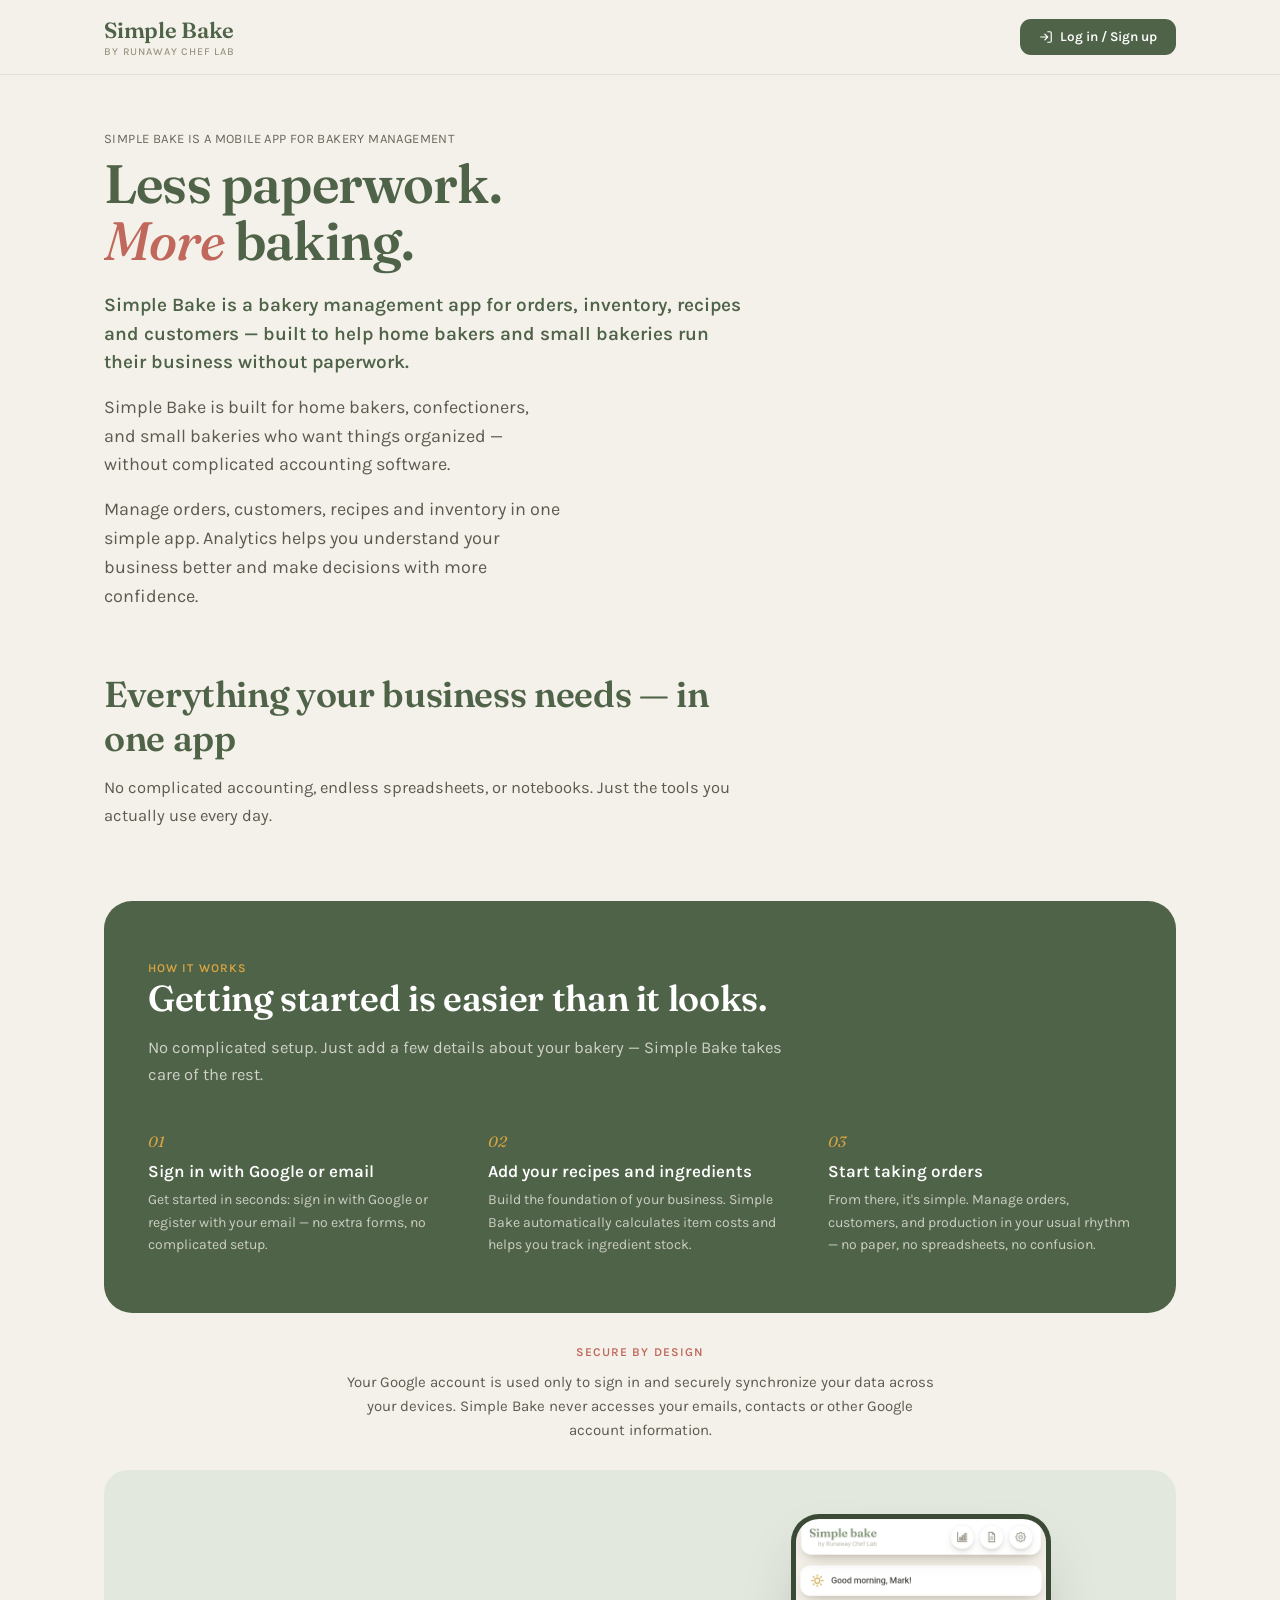
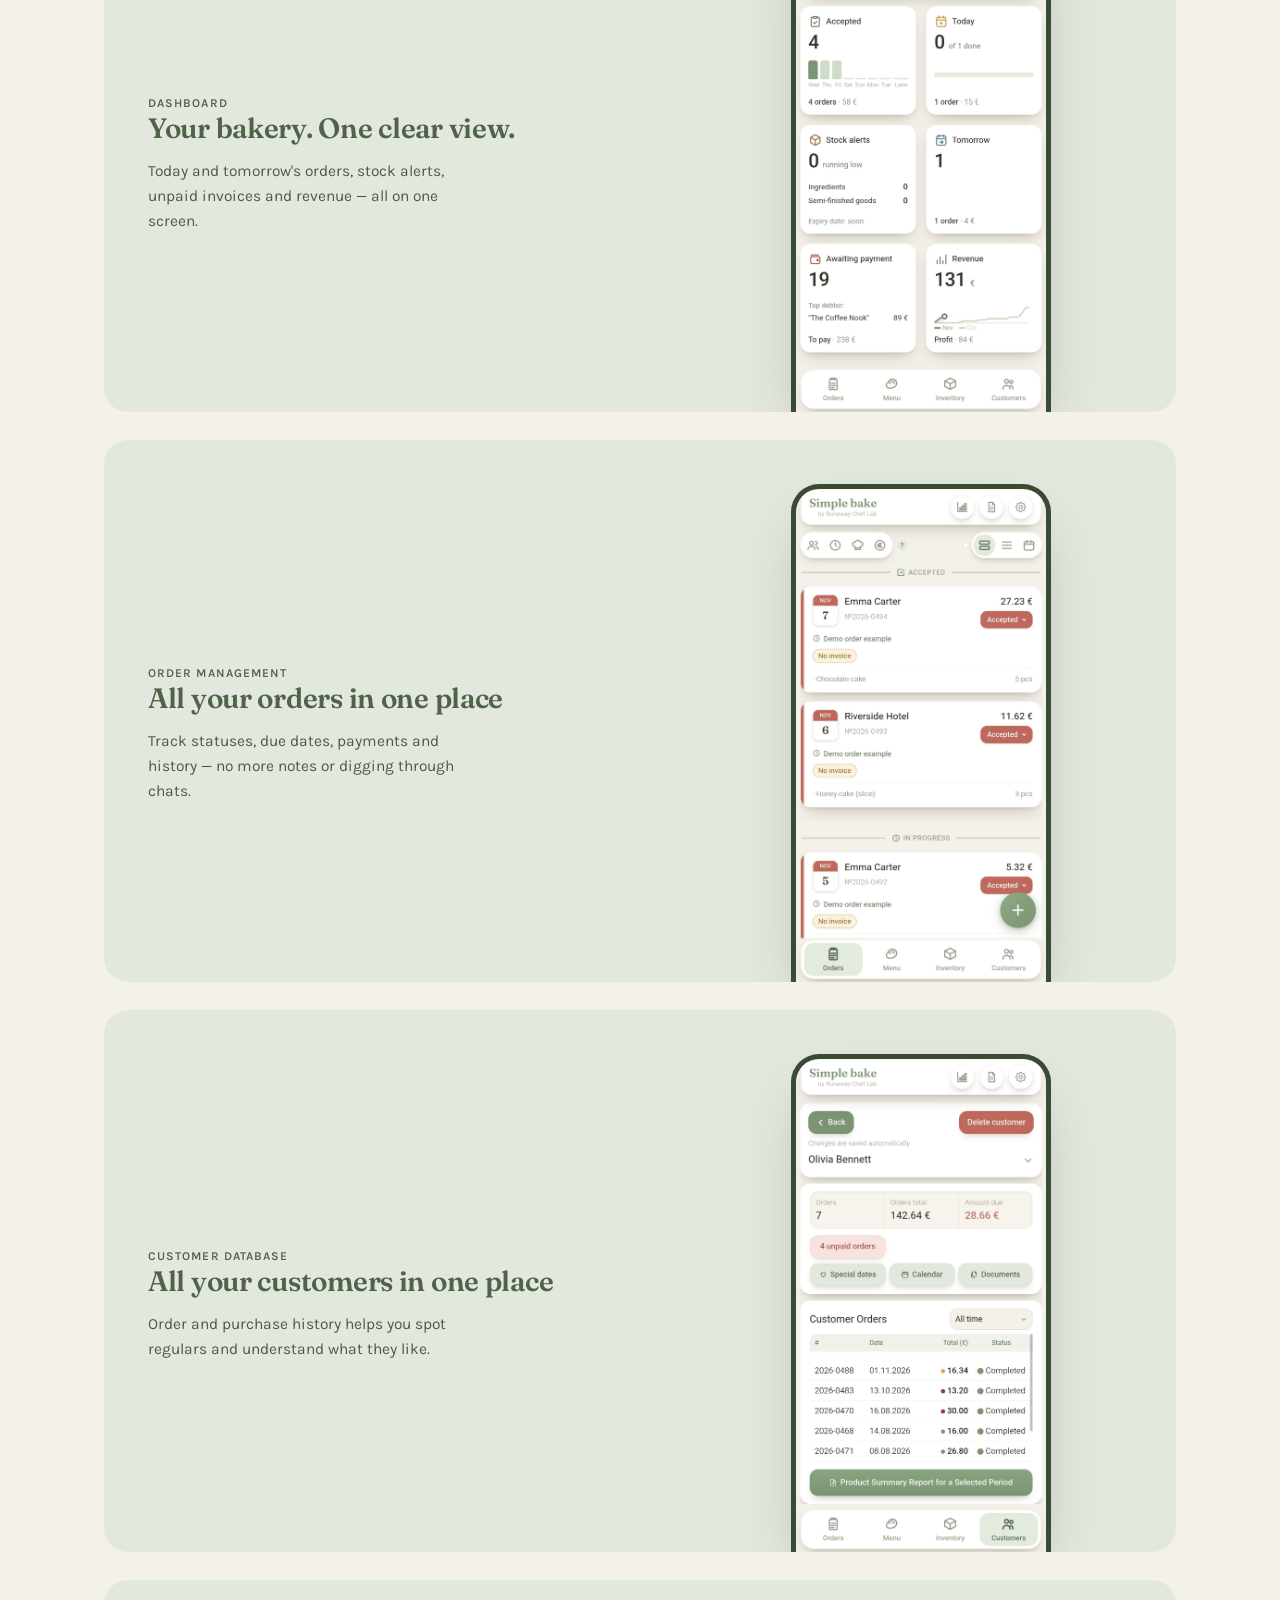
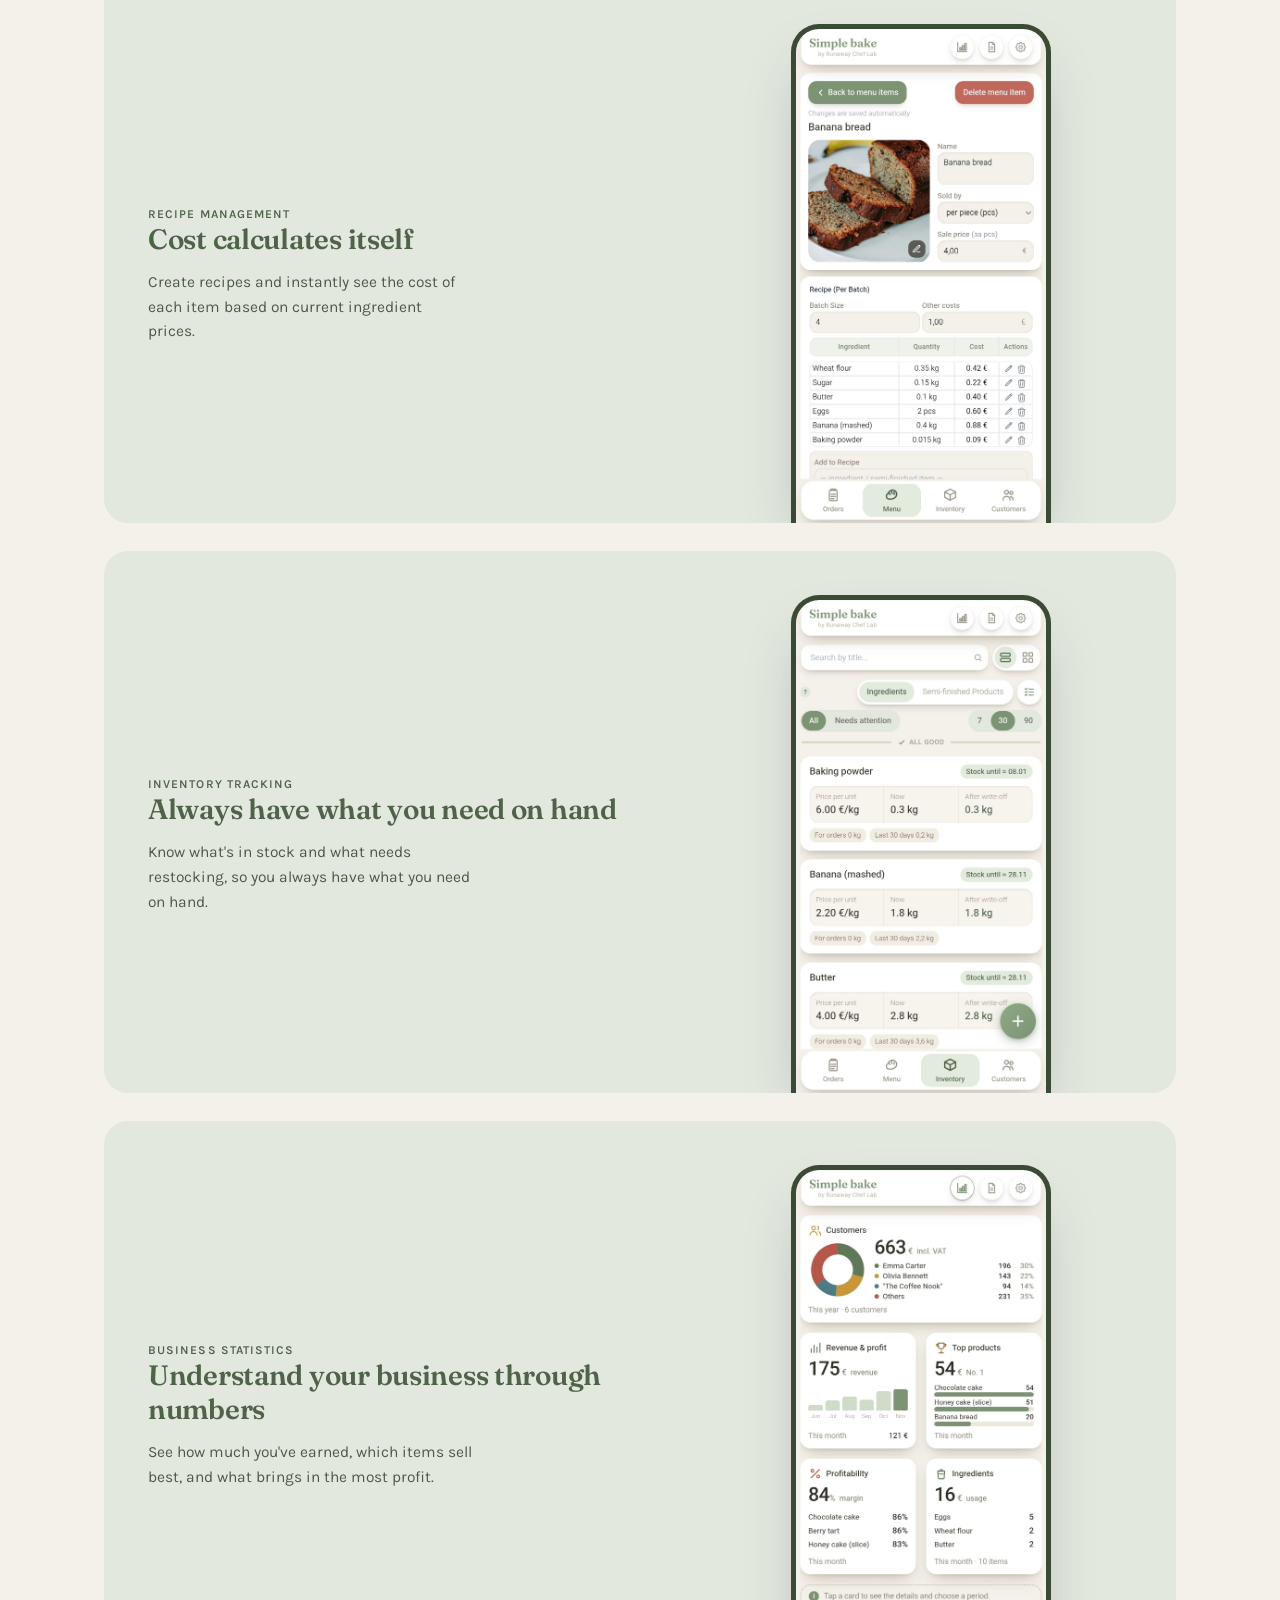
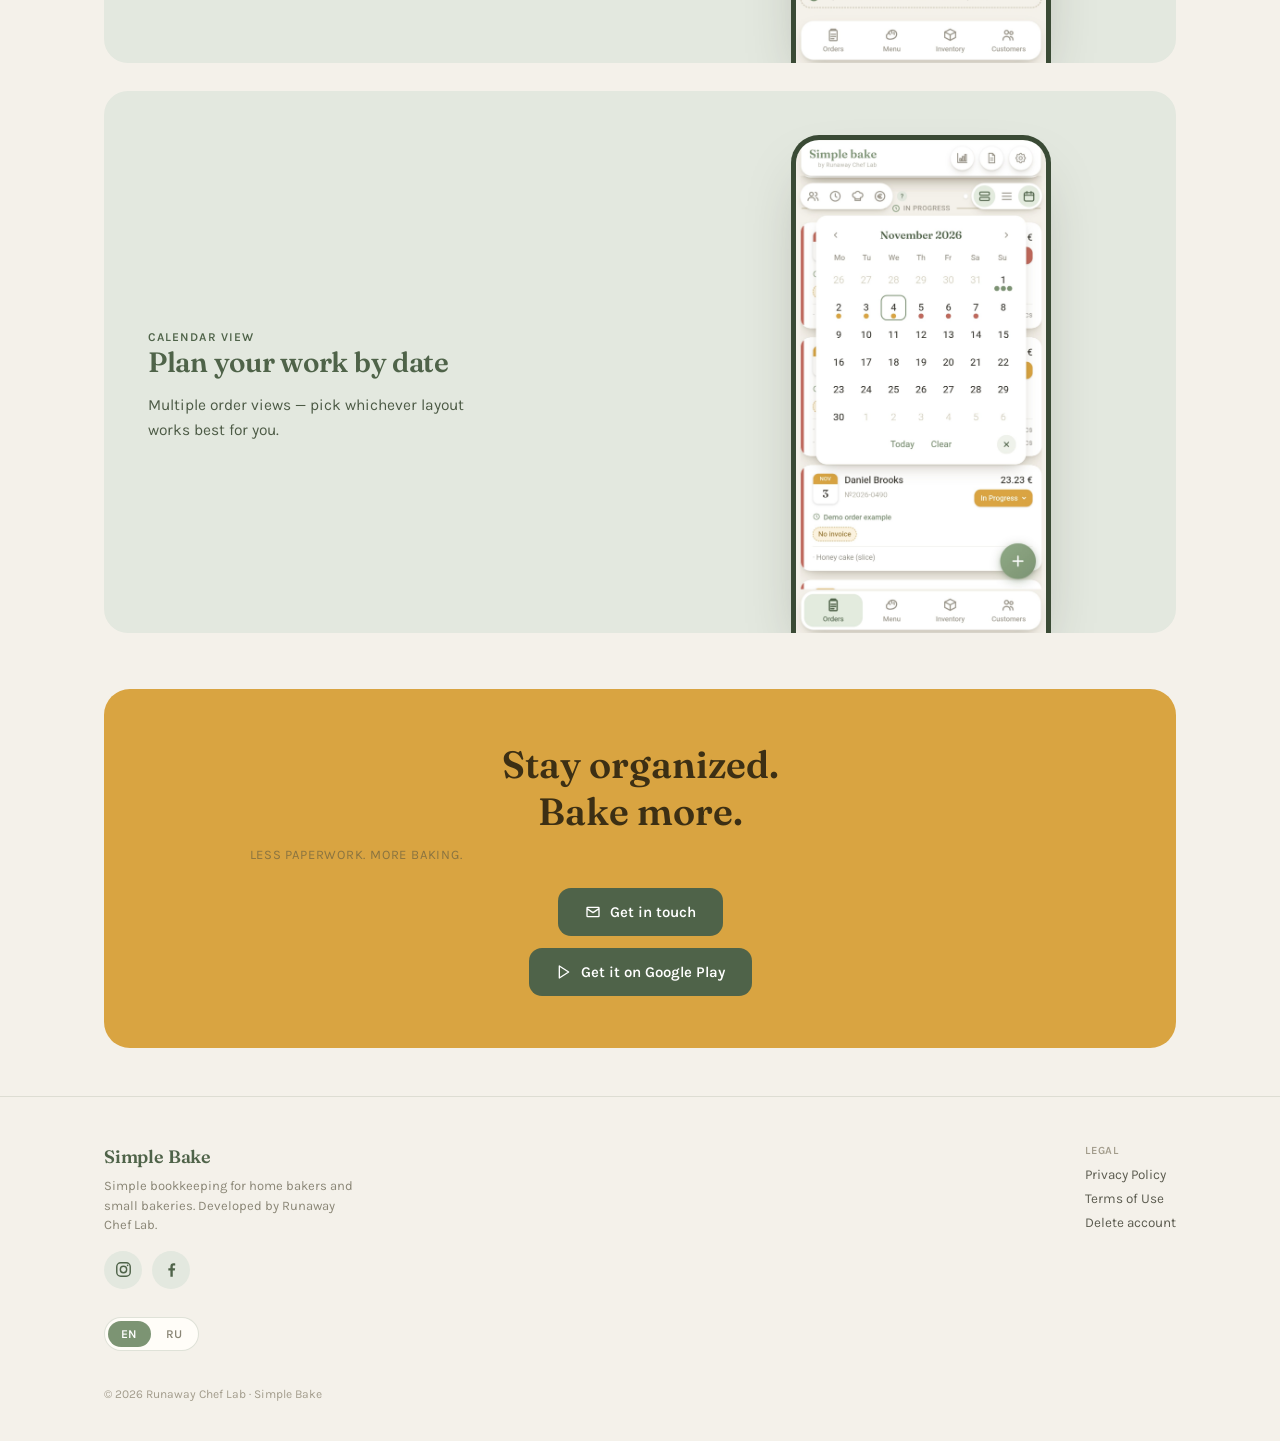
==== index.html @ c305c716 "Add files via upload" ====
<!DOCTYPE html>
<html lang="en" data-current="en">
<head>
<meta charset="UTF-8">
<meta name="viewport" content="width=device-width, initial-scale=1.0">
<title>Simple Bake by Runaway Chef Lab — Bakery Order & Inventory Manager</title>
<link rel="canonical" href="https://simple-bake.com/">
<meta name="description" content="Simple Bake by Runaway Chef Lab — an app for home bakers and small bakeries. Orders, customers, recipes and inventory in one place.">
<meta name="application-name" content="Simple Bake">
<meta property="og:site_name" content="Simple Bake">
<meta property="og:type" content="website">
<meta property="og:title" content="Simple Bake by Runaway Chef Lab — Bakery Order & Inventory Manager">
<meta property="og:description" content="Simple Bake is a mobile app for bakery management: orders, inventory, recipes and customers for home bakers and small bakeries.">
<meta property="og:url" content="https://simple-bake.com">
<link rel="icon" href="icon-192.png">
<script type="application/ld+json">
{
  "@context": "https://schema.org",
  "@type": "MobileApplication",
  "name": "Simple Bake",
  "alternateName": "Simple Bake by Runaway Chef Lab",
  "description": "Simple Bake is a bakery management app for orders, inventory, recipes and customers, built to help home bakers and small bakeries run their business without paperwork.",
  "url": "https://simple-bake.com",
  "applicationCategory": "BusinessApplication",
  "operatingSystem": "Android",
  "author": {
    "@type": "Organization",
    "name": "Runaway Chef Lab"
  }
}
</script>
<link rel="preconnect" href="https://fonts.googleapis.com">
<link rel="preconnect" href="https://fonts.gstatic.com" crossorigin>
<link href="https://fonts.googleapis.com/css2?family=Fraunces:opsz,wght@9..144,400;9..144,500;9..144,600;9..144,700&family=Fraunces:ital,opsz,wght@1,9..144,500&family=Karla:wght@400;500;600;700&display=swap" rel="stylesheet">
<style>
  :root{
    --cream:#f4f1ea;
    --cream-2:#eee9dd;
    --sage:#7c9473;
    --sage-dark:#4f6349;
    --sage-light:#e3e8df;
    --terracotta:#c0685c;
    --honey:#d9a441;
    --ink:#33342c;
    --paper:#fffdf8;
  }
  *{box-sizing:border-box;}
  html{scroll-behavior:smooth;}
  body{
    margin:0; background:var(--cream); color:var(--ink);
    font-family:'Karla', -apple-system, sans-serif;
    -webkit-font-smoothing:antialiased;
  }
  h1,h2,h3,.wordmark{ font-family:'Fraunces', serif; }
  a{color:inherit;}
  img,svg{display:block; max-width:100%;}
  .wrap{ max-width:1120px; margin:0 auto; padding:0 24px; }
  html [data-lang]{ display:none; }
  html[data-current="ru"] [data-lang="ru"]{ display:block; }
  html[data-current="ru"] span[data-lang="ru"]{ display:inline; }
  html[data-current="en"] [data-lang="en"]{ display:block; }
  html[data-current="en"] span[data-lang="en"]{ display:inline; }

  /* ---------- header ---------- */
  header{
    position:sticky; top:0; z-index:50;
    background:rgba(244,241,234,.88); backdrop-filter:blur(8px);
    border-bottom:1px solid rgba(79,99,73,.12);
  }
  .header-inner{
    display:flex; align-items:center; justify-content:space-between;
    padding:16px 24px; max-width:1120px; margin:0 auto;
  }
  .btn-header{
    display:inline-flex; align-items:center; gap:7px; font:600 13.5px/1 'Karla',sans-serif;
    padding:10px 18px; border-radius:11px; text-decoration:none; cursor:pointer; border:1px solid transparent;
    background:var(--sage-dark); color:#fff; transition:.15s;
  }
  .btn-header:hover{ background:#3e5039; }
  .btn-header svg{ width:14px; height:14px; }
  .wordmark{ font-size:22px; font-weight:600; color:var(--sage-dark); letter-spacing:-.01em; }
  .wordmark small{ display:block; font-family:'Karla',sans-serif; font-weight:500; font-size:10.5px; letter-spacing:.08em; text-transform:uppercase; color:#9a9483; margin-top:1px;}
  .lang-toggle{
    display:flex; background:var(--paper); border:1px solid rgba(79,99,73,.18);
    border-radius:999px; padding:3px; gap:2px;
  }
  .lang-toggle button{
    border:none; background:none; font:600 12px/1 'Karla',sans-serif; letter-spacing:.03em;
    padding:7px 13px; border-radius:999px; color:#8a8676; cursor:pointer; transition:.15s;
  }
  .lang-toggle button.active{ background:var(--sage); color:#fff; }

  /* ---------- hero ---------- */
  .hero{ padding:56px 0 28px; position:relative; overflow:hidden; }
  .hero-grid{ max-width:640px; }
  .eyebrow{
    display:inline-flex; align-items:center; gap:8px;
    font:600 12px/1 'Karla',sans-serif; letter-spacing:.09em; text-transform:uppercase;
    color:var(--sage-dark); background:var(--sage-light); padding:7px 14px 7px 10px; border-radius:999px;
    margin-bottom:22px;
  }
  .eyebrow .dot{ width:7px; height:7px; border-radius:50%; background:var(--honey); }
  .hero h1{
    font-size:clamp(34px,5vw,54px); line-height:1.05; font-weight:600; color:var(--sage-dark);
    margin:0 0 22px; letter-spacing:-.015em;
  }
  .hero h1 em{ font-style:italic; font-weight:500; color:var(--terracotta); }
  .lead-group{ margin:0 0 34px; max-width:46ch; }
  .hero p.lead{ font-size:18px; line-height:1.6; color:#5b5b4f; margin:0 0 16px; }
  .hero p.lead:last-child{ margin-bottom:0; }
  .cta-row{ display:flex; flex-wrap:wrap; gap:14px; align-items:center; }
  .btn{
    display:inline-flex; align-items:center; gap:9px; font:600 15px/1 'Karla',sans-serif;
    padding:15px 26px; border-radius:13px; text-decoration:none; cursor:pointer; border:1px solid transparent;
    transition:.15s;
  }
  .btn-primary{ background:var(--sage-dark); color:#fff; }
  .btn-primary:hover{ background:#3e5039; }
  .btn-ghost{ background:transparent; border-color:rgba(79,99,73,.28); color:var(--sage-dark); }
  .btn-ghost:hover{ border-color:var(--sage-dark); }
  .btn-primary svg{ width:16px; height:16px; }

  /* signature wheat illustration */

  /* ---------- ticket strip (order cards motif) ---------- */
  .tickets{ padding:6px 0 64px; }
  .ticket-row{ display:flex; gap:16px; overflow-x:auto; padding:4px 2px 14px; scrollbar-width:none; }
  .ticket-row::-webkit-scrollbar{ display:none; }
  .ticket{
    flex:0 0 auto; width:220px; background:var(--paper); border-radius:16px;
    padding:18px 18px 16px; border:1px solid rgba(79,99,73,.10);
    box-shadow:0 2px 10px rgba(60,58,40,.05);
    position:relative;
  }
  .ticket:before{
    content:''; position:absolute; left:0; top:14px; bottom:14px; width:4px; border-radius:3px;
  }
  .ticket.t1:before{ background:var(--terracotta); }
  .ticket.t2:before{ background:var(--honey); }
  .ticket.t3:before{ background:var(--sage); }
  .ticket .tk-top{ display:flex; justify-content:space-between; font-size:11px; color:#a29c8c; margin-bottom:10px; letter-spacing:.03em; }
  .ticket .tk-name{ font:600 15px 'Karla',sans-serif; margin-bottom:6px; }
  .ticket .tk-line{ display:flex; justify-content:space-between; font-size:12.5px; color:#6b675d; padding:3px 0; }
  .ticket .tk-total{ margin-top:10px; padding-top:10px; border-top:1px dashed rgba(79,99,73,.2); display:flex; justify-content:space-between; font:700 14px 'Karla',sans-serif; color:var(--sage-dark); }

  /* ---------- features ---------- */
  .section{ padding:0 0 28px; }
  .section-head{ max-width:640px; margin:0 0 44px; }
  .kicker{ font:600 12px/1 'Karla',sans-serif; letter-spacing:.09em; text-transform:uppercase; color:var(--terracotta); margin-bottom:12px; display:block;}
  .section-head h2{ font-size:clamp(26px,3.4vw,36px); color:var(--sage-dark); margin:0 0 14px; font-weight:600; letter-spacing:-.01em; }
  .section-head p{ font-size:16.5px; line-height:1.65; color:#5b5b4f; margin:0; }

  .feature-grid{ display:grid; grid-template-columns:repeat(3,1fr); gap:2px; background:rgba(79,99,73,.14); border-radius:20px; overflow:hidden; }
  .feature{ background:var(--cream); padding:32px 28px; }
  .feature .ic{
    width:42px; height:42px; border-radius:12px; background:var(--sage-light); color:var(--sage-dark);
    display:flex; align-items:center; justify-content:center; margin-bottom:18px;
  }
  .feature .ic svg{ width:21px; height:21px; }
  .feature h3{ font:600 16.5px 'Karla',sans-serif; margin:0 0 8px; color:var(--ink); }
  .feature p{ font-size:14px; line-height:1.55; color:#6b675d; margin:0; }

  /* ---------- showcase (screenshot) ---------- */
  .showcase{
    display:grid; grid-template-columns:1fr .82fr; gap:48px; align-items:center;
    background:var(--sage-light); border-radius:24px; padding:44px 44px 0; margin-bottom:28px; overflow:hidden;
  }
  .showcase.reverse{ grid-template-columns:.82fr 1fr; background:var(--cream-2); }
  .showcase.reverse .showcase-phone{ order:-1; }
  .showcase-text .kicker{ color:var(--sage-dark); margin-bottom:14px; }
  .showcase-text h3{ font-size:clamp(22px,2.6vw,28px); color:var(--sage-dark); margin:0 0 14px; font-weight:600; letter-spacing:-.01em; }
  .showcase-text p{ font-size:15.5px; line-height:1.6; color:#4c5a45; margin:0; max-width:36ch; }
  .showcase-phone{ display:flex; justify-content:center; align-self:flex-end; }
  .phone-frame{
    width:78%; max-width:260px; background:#3a4a35; border-radius:28px 28px 0 0; padding:5px 5px 0;
    box-shadow:0 30px 60px -20px rgba(51,52,44,.35); overflow:hidden;
  }
  .phone-frame img{ width:100%; display:block; border-radius:23px 23px 0 0; }
  .phone-frame.placeholder{
    aspect-ratio:9/16; display:flex; align-items:center; justify-content:center; text-align:center;
    background:#1c1d18; border-radius:22px 22px 0 0; padding:16px;
    font:600 13px/1.4 'Karla',sans-serif; color:rgba(244,241,234,.4); letter-spacing:.02em;
  }

  /* ---------- how it works ---------- */
  .how{ background:var(--sage-dark); color:var(--cream); border-radius:28px; padding:56px 44px; }
  .how .section-head h2{ color:#fff; }
  .how .section-head p{ color:rgba(244,241,234,.78); }
  .how .kicker{ color:var(--honey); }
  .how-steps{ display:grid; grid-template-columns:repeat(3,1fr); gap:36px; margin-top:8px; }
  .how-step .num{ font-family:'Fraunces',serif; font-style:italic; font-size:15px; color:var(--honey); margin-bottom:10px; }
  .how-step h3{ font:600 17px 'Karla',sans-serif; margin:0 0 8px; color:#fff; }
  .how-step p{ font-size:14px; line-height:1.6; color:rgba(244,241,234,.75); margin:0; }

  /* ---------- CTA band ---------- */
  .cta-band{
    background:var(--honey); border-radius:26px; padding:52px 44px; text-align:center;
    position:relative; overflow:hidden;
  }
  .cta-band h2{ font-size:clamp(26px,3.6vw,38px); color:#3c2f14; margin:0 0 14px; font-weight:600; }
  .cta-band p{ font-size:16px; color:#5a4a24; max-width:52ch; margin:0 auto 30px; line-height:1.6; }
  .cta-band .btn-primary{ background:var(--sage-dark); }

  footer{ padding:48px 0 40px; border-top:1px solid rgba(79,99,73,.14); margin-top:20px; }
  .footer-inner{ display:flex; flex-wrap:wrap; justify-content:space-between; gap:24px; align-items:flex-start; }
  .footer-brand .wordmark{ font-size:18px; }
  .footer-brand p{ font-size:13px; color:#8a8676; margin:8px 0 0; max-width:32ch; line-height:1.5; }
  .footer-links{ display:flex; gap:40px; flex-wrap:wrap; }
  .footer-links div{ display:flex; flex-direction:column; gap:9px; }
  .footer-links a{ font-size:13.5px; color:#5b5b4f; text-decoration:none; }
  .footer-links a:hover{ color:var(--sage-dark); }
  .footer-links .lbl{ font:600 11px/1 'Karla',sans-serif; text-transform:uppercase; letter-spacing:.07em; color:#a29c8c; margin-bottom:2px; }
  .copyright{ margin-top:36px; font-size:12px; color:#a29c8c; }

  /* ---------- legal modals ---------- */
  .legal-overlay{
    position:fixed; inset:0; background:rgba(51,52,44,.55); z-index:300;
    display:none; align-items:flex-start; justify-content:center;
    padding:20px 14px; overflow-y:auto;
  }
  .legal-overlay.open{ display:flex; }
  .legal-box{
    background:var(--paper); border-radius:22px; max-width:640px; width:100%;
    padding:30px 24px 34px; margin:20px 0; position:relative;
  }
  .legal-box .legal-close{
    position:absolute; top:16px; right:16px; width:32px; height:32px; border-radius:50%;
    background:var(--sage-light); border:none; display:flex; align-items:center; justify-content:center;
    color:var(--sage-dark); cursor:pointer;
  }
  .legal-box h2{ font-family:'Fraunces',serif; font-size:22px; color:var(--sage-dark); margin:0 26px 4px 0; font-weight:600; }
  .legal-box .legal-updated{ font-size:11.5px; color:#a29c8c; margin-bottom:20px; }
  .legal-box h3{ font:600 14px 'Karla',sans-serif; color:var(--sage-dark); margin:20px 0 7px; }
  .legal-box p, .legal-box li{ font-size:13px; line-height:1.6; color:#5b5b4f; }
  .legal-box li{ margin-bottom:5px; }
  .legal-box a{ color:var(--sage); }
  .legal-box .legal-contact{
    background:var(--sage-light); border-radius:12px; padding:13px 15px; margin-top:22px; font-size:13px;
  }

  @media (max-width:860px){
    .showcase{ grid-template-columns:1fr; padding:36px 28px 0; text-align:left; }
    .showcase-phone{ margin-top:8px; }
    .phone-frame{ max-width:220px; }
    .feature-grid{ grid-template-columns:1fr; }
    .how{ padding:40px 24px; }
    .how-steps{ grid-template-columns:1fr; gap:26px; }
    .cta-band{ padding:40px 24px; }
  }
  @media (max-width:480px){
    .header-inner{ padding:14px 16px; }
    .wordmark{ font-size:18px; }
    .btn-header{ padding:9px 13px; font-size:12.5px; }
    .btn-header svg{ width:13px; height:13px; }
  }

  .footer-social{ display:flex; gap:10px; margin-top:16px; }
  .footer-social a{ width:38px; height:38px; border-radius:50%; background:var(--sage-light); color:var(--sage-dark); display:inline-flex; align-items:center; justify-content:center; transition:.15s; }
  .footer-social a:hover{ background:var(--sage-dark); color:#fff; }
  .footer-social svg{ width:19px; height:19px; }
</style>
</head>
<body>

<header>
  <div class="header-inner">
    <div class="wordmark">Simple Bake<small>by Runaway Chef Lab</small></div>
    <a class="btn-header" href="https://simple-bake.com/Public-Run-Away-Chef-Redesign/">
      <svg viewBox="0 0 24 24" fill="none" stroke="currentColor" stroke-width="2" stroke-linecap="round" stroke-linejoin="round"><path d="M15 3h4a2 2 0 012 2v14a2 2 0 01-2 2h-4M10 17l5-5-5-5M15 12H3"/></svg>
      <span data-lang="ru">Войти / Регистрация</span>
      <span data-lang="en">Log in / Sign up</span>
    </a>
  </div>
</header>

<main class="wrap">

  <!-- ================= HERO ================= -->
  <section class="hero">
    <div class="hero-grid">
      <div>
        <p style="font-size:13px; letter-spacing:.03em; color:#6b675d; margin:0 0 10px; text-transform:uppercase;" data-lang="ru">Simple Bake — мобильное приложение для управления пекарней</p>
        <p style="font-size:13px; letter-spacing:.03em; color:#6b675d; margin:0 0 10px; text-transform:uppercase;" data-lang="en">Simple Bake is a mobile app for bakery management</p>
        <h1 data-lang="ru">Меньше бумажной<br>работы. <em>Больше</em><br>выпечки.</h1>
        <h1 data-lang="en">Less paperwork.<br><em>More</em> baking.</h1>

        <p style="font-size:19px; line-height:1.5; font-weight:600; color:var(--sage-dark); margin:14px 0 16px;" data-lang="ru">Simple Bake — это приложение для учёта заказов, склада, рецептуры и клиентов, которое помогает домашним пекарям и небольшим пекарням вести бизнес без бумажной волокиты.</p>
        <p style="font-size:19px; line-height:1.5; font-weight:600; color:var(--sage-dark); margin:14px 0 16px;" data-lang="en">Simple Bake is a bakery management app for orders, inventory, recipes and customers — built to help home bakers and small bakeries run their business without paperwork.</p>

        <div class="lead-group" data-lang="ru">
          <p class="lead">Simple Bake создан для домашних кондитеров и небольших пекарен, которым нужен порядок без сложных бухгалтерских программ.</p>
          <p class="lead">Управляйте заказами, клиентами, рецептами и складом в одном простом приложении. Аналитика поможет лучше понимать свой бизнес и принимать решения увереннее.</p>
        </div>
        <div class="lead-group" data-lang="en">
          <p class="lead">Simple Bake is built for home bakers, confectioners, and small bakeries who want things organized — without complicated accounting software.</p>
          <p class="lead">Manage orders, customers, recipes and inventory in one simple app. Analytics helps you understand your business better and make decisions with more confidence.</p>
        </div>
      </div>
    </div>
  </section>

  <!-- ================= FEATURES ================= -->
  <section class="section" id="features">
    <div class="section-head">
      <h2 data-lang="ru">Всё, что нужно для вашего бизнеса — в одном приложении</h2>
      <h2 data-lang="en">Everything your business needs — in one app</h2>
      <p data-lang="ru">Без сложной бухгалтерии, бесконечных таблиц и блокнотов. Только инструменты, которыми вы действительно пользуетесь каждый день.</p>
      <p data-lang="en">No complicated accounting, endless spreadsheets, or notebooks. Just the tools you actually use every day.</p>
    </div>
  </section>

  <!-- ================= HOW IT WORKS ================= -->
  <section class="section">
    <div class="how">
      <div class="section-head">
        <span class="kicker" data-lang="ru">Как это работает</span>
        <span class="kicker" data-lang="en">How it works</span>
        <h2 data-lang="ru">Начать проще, чем кажется.</h2>
        <h2 data-lang="en">Getting started is easier than it looks.</h2>
        <p data-lang="ru">Никаких сложных настроек. Просто добавьте информацию о своей пекарне — остальное Simple Bake возьмёт на себя.</p>
        <p data-lang="en">No complicated setup. Just add a few details about your bakery — Simple Bake takes care of the rest.</p>
      </div>
      <div class="how-steps">
        <div class="how-step">
          <div class="num">01</div>
          <h3 data-lang="ru">Войдите через Google или по e-mail</h3>
          <h3 data-lang="en">Sign in with Google or email</h3>
          <p data-lang="ru">Начните за несколько секунд: вход через Google или регистрация по e-mail — без лишних форм и сложных настроек.</p>
          <p data-lang="en">Get started in seconds: sign in with Google or register with your email — no extra forms, no complicated setup.</p>
        </div>
        <div class="how-step">
          <div class="num">02</div>
          <h3 data-lang="ru">Добавьте рецепты и ингредиенты</h3>
          <h3 data-lang="en">Add your recipes and ingredients</h3>
          <p data-lang="ru">Создайте основу своего бизнеса. Simple Bake автоматически рассчитает себестоимость изделий и поможет следить за остатками ингредиентов.</p>
          <p data-lang="en">Build the foundation of your business. Simple Bake automatically calculates item costs and helps you track ingredient stock.</p>
        </div>
        <div class="how-step">
          <div class="num">03</div>
          <h3 data-lang="ru">Начните принимать заказы</h3>
          <h3 data-lang="en">Start taking orders</h3>
          <p data-lang="ru">Дальше всё просто. Управляйте заказами, клиентами и производством в привычном ритме — без бумаги, таблиц и лишней путаницы.</p>
          <p data-lang="en">From there, it's simple. Manage orders, customers, and production in your usual rhythm — no paper, no spreadsheets, no confusion.</p>
        </div>
      </div>
    </div>
  </section>

  <!-- ================= SECURITY ================= -->
  <section class="section">
    <div style="max-width:640px; margin:0 auto; text-align:center; padding:0 24px;">
      <span class="kicker" data-lang="ru">Безопасность</span>
      <span class="kicker" data-lang="en">Secure by design</span>
      <p style="font-size:15px; line-height:1.6; color:#5b5b4f; margin:10px 0 0;" data-lang="ru">Ваш Google-аккаунт используется только для входа и надёжной синхронизации данных между устройствами. Simple Bake никогда не получает доступ к вашей почте, контактам или другой информации Google-аккаунта.</p>
      <p style="font-size:15px; line-height:1.6; color:#5b5b4f; margin:10px 0 0;" data-lang="en">Your Google account is used only to sign in and securely synchronize your data across your devices. Simple Bake never accesses your emails, contacts or other Google account information.</p>
    </div>
  </section>

  <section class="section">
    <div class="showcase">
      <div class="showcase-text">
        <span class="kicker" data-lang="ru">Главный экран</span>
        <span class="kicker" data-lang="en">Dashboard</span>
        <h3 data-lang="ru">Ваша пекарня — как на ладони</h3>
        <h3 data-lang="en">Your bakery. One clear view.</h3>
        <p data-lang="ru">Заказы на сегодня и завтра, остатки на складе, неоплаченные счета и выручка — на одном экране.</p>
        <p data-lang="en">Today and tomorrow's orders, stock alerts, unpaid invoices and revenue — all on one screen.</p>
      </div>
      <div class="showcase-phone">
        <div class="phone-frame">
          <img src="screenshot-dashboard.jpg?v=20261104" alt="Simple Bake — dashboard">
        </div>
      </div>
    </div>

    <div class="showcase">
      <div class="showcase-text">
        <span class="kicker" data-lang="ru">Учёт заказов</span>
        <span class="kicker" data-lang="en">Order management</span>
        <h3 data-lang="ru">Все ваши заказы — в одном месте</h3>
        <h3 data-lang="en">All your orders in one place</h3>
        <p data-lang="ru">Следите за статусами, сроками, оплатой и историей без лишних записей и поиска в переписках.</p>
        <p data-lang="en">Track statuses, due dates, payments and history — no more notes or digging through chats.</p>
      </div>
      <div class="showcase-phone">
        <div class="phone-frame">
          <img src="screenshot-orders.jpg?v=20261104" alt="Simple Bake — orders screen">
        </div>
      </div>
    </div>

    <div class="showcase">
      <div class="showcase-text">
        <span class="kicker" data-lang="ru">База клиентов</span>
        <span class="kicker" data-lang="en">Customer database</span>
        <h3 data-lang="ru">Все клиенты в одном месте</h3>
        <h3 data-lang="en">All your customers in one place</h3>
        <p data-lang="ru">История заказов и покупок помогает видеть постоянных гостей и лучше понимать их предпочтения.</p>
        <p data-lang="en">Order and purchase history helps you spot regulars and understand what they like.</p>
      </div>
      <div class="showcase-phone">
        <div class="phone-frame">
          <img src="screenshot-customers.jpg?v=20261104" alt="Simple Bake — customer report">
        </div>
      </div>
    </div>

    <div class="showcase">
      <div class="showcase-text">
        <span class="kicker" data-lang="ru">Рецептура изделий</span>
        <span class="kicker" data-lang="en">Recipe management</span>
        <h3 data-lang="ru">Себестоимость считается сама</h3>
        <h3 data-lang="en">Cost calculates itself</h3>
        <p data-lang="ru">Создавайте рецепты и сразу смотрите себестоимость каждого изделия по текущим ценам ингредиентов.</p>
        <p data-lang="en">Create recipes and instantly see the cost of each item based on current ingredient prices.</p>
      </div>
      <div class="showcase-phone">
        <div class="phone-frame">
          <img src="screenshot-recipe.jpg?v=20261104" alt="Simple Bake — recipe screen">
        </div>
      </div>
    </div>

    <div class="showcase">
      <div class="showcase-text">
        <span class="kicker" data-lang="ru">Складской учёт</span>
        <span class="kicker" data-lang="en">Inventory tracking</span>
        <h3 data-lang="ru">Нужные продукты всегда под рукой</h3>
        <h3 data-lang="en">Always have what you need on hand</h3>
        <p data-lang="ru">Знайте, что есть на складе и что пора заказать, чтобы нужные продукты всегда были под рукой.</p>
        <p data-lang="en">Know what's in stock and what needs restocking, so you always have what you need on hand.</p>
      </div>
      <div class="showcase-phone">
        <div class="phone-frame">
          <img src="screenshot-inventory.jpg?v=20261104" alt="Simple Bake — inventory analytics">
        </div>
      </div>
    </div>

    <div class="showcase">
      <div class="showcase-text">
        <span class="kicker" data-lang="ru">Статистика</span>
        <span class="kicker" data-lang="en">Business statistics</span>
        <h3 data-lang="ru">Понимайте свой бизнес по цифрам</h3>
        <h3 data-lang="en">Understand your business through numbers</h3>
        <p data-lang="ru">Смотрите, сколько вы заработали, какие изделия продаются лучше и что приносит больше прибыли.</p>
        <p data-lang="en">See how much you've earned, which items sell best, and what brings in the most profit.</p>
      </div>
      <div class="showcase-phone">
        <div class="phone-frame">
          <img src="screenshot-stats.jpg?v=20261104" alt="Simple Bake — statistics">
        </div>
      </div>
    </div>

    <div class="showcase">
      <div class="showcase-text">
        <span class="kicker" data-lang="ru">Календарь заказов</span>
        <span class="kicker" data-lang="en">Calendar view</span>
        <h3 data-lang="ru">Планируйте работу по датам</h3>
        <h3 data-lang="en">Plan your work by date</h3>
        <p data-lang="ru">Несколько видов списка заказов — выбирайте, как удобнее смотреть именно вам.</p>
        <p data-lang="en">Multiple order views — pick whichever layout works best for you.</p>
      </div>
      <div class="showcase-phone">
        <div class="phone-frame">
          <img src="screenshot-calendar.jpg?v=20261104" alt="Simple Bake — calendar view">
        </div>
      </div>
    </div>
  </section>

  <!-- ================= CTA ================= -->
  <section class="section">
    <div class="cta-band">
      <h2 data-lang="ru">Держите дела в порядке.<br>Пеките больше.</h2>
      <h2 data-lang="en">Stay organized.<br>Bake more.</h2>
      <p style="font-size:13px; letter-spacing:.06em; text-transform:uppercase; color:#8a7440; margin:-4px 0 22px;" data-lang="ru">Меньше бумажной работы. Больше выпечки.</p>
      <p style="font-size:13px; letter-spacing:.06em; text-transform:uppercase; color:#8a7440; margin:-4px 0 22px;" data-lang="en">Less paperwork. More baking.</p>
      <div style="display:flex; flex-direction:column; align-items:center; gap:12px; margin-top:8px;">
        <a class="btn btn-primary" href="mailto:simplebake.support@gmail.com">
          <svg viewBox="0 0 24 24" fill="none" stroke="currentColor" stroke-width="2" stroke-linecap="round" stroke-linejoin="round"><path d="M4 4h16v16H4z" opacity="0"/><path d="M3 7l9 6 9-6M4 5h16a1 1 0 011 1v12a1 1 0 01-1 1H4a1 1 0 01-1-1V6a1 1 0 011-1z"/></svg>
          <span data-lang="ru">Написать нам</span>
          <span data-lang="en">Get in touch</span>
        </a>
        <a class="btn btn-primary" href="https://play.google.com/store/apps/details?id=io.github.runawaychef.twa" target="_blank" rel="noopener">
          <svg viewBox="0 0 24 24" fill="none" stroke="currentColor" stroke-width="2" stroke-linecap="round" stroke-linejoin="round"><path d="M5 3l14 9-14 9V3z"/></svg>
          <span data-lang="ru">Скачать в Google Play</span>
          <span data-lang="en">Get it on Google Play</span>
        </a>
      </div>
    </div>
  </section>

</main>

<footer>
  <div class="wrap footer-inner">
    <div class="footer-brand">
      <div class="wordmark">Simple Bake</div>
      <p data-lang="ru">Простой учёт для домашних пекарей и небольших пекарен. Разработано Runaway Chef Lab.</p>
      <p data-lang="en">Simple bookkeeping for home bakers and small bakeries. Developed by Runaway Chef Lab.</p>
      <div class="footer-social">
        <a href="https://www.instagram.com/simplebake.app/" target="_blank" rel="noopener" aria-label="Instagram"><svg viewBox="0 0 24 24" fill="none" stroke="currentColor" stroke-width="1.8" stroke-linecap="round" stroke-linejoin="round"><rect x="3.5" y="3.5" width="17" height="17" rx="5"/><circle cx="12" cy="12" r="4"/><circle cx="17.2" cy="6.8" r="1" fill="currentColor" stroke="none"/></svg></a>
        <a href="https://www.facebook.com/profile.php?id=61596208140037" target="_blank" rel="noopener" aria-label="Facebook"><svg viewBox="0 0 24 24" fill="currentColor"><path d="M13.6 21v-7.6h2.6l.4-3h-3V8.5c0-.9.3-1.5 1.5-1.5h1.6V4.3c-.3 0-1.2-.1-2.3-.1-2.3 0-3.8 1.4-3.8 3.9v2.3H8v3h2.6V21h3z"/></svg></a>
      </div>
    </div>
    <div class="footer-links">
      <div>
        <span class="lbl" data-lang="ru">Документы</span>
        <span class="lbl" data-lang="en">Legal</span>
        <a href="/privacy.html" onclick="openLegalModal('privacy'); return false;"><span data-lang="ru">Конфиденциальность</span><span data-lang="en">Privacy Policy</span></a>
        <a href="/terms.html" onclick="openLegalModal('terms'); return false;"><span data-lang="ru">Условия использования</span><span data-lang="en">Terms of Use</span></a>
        <a href="/delete-account.html"><span data-lang="ru">Удаление аккаунта</span><span data-lang="en">Delete account</span></a>
      </div>
    </div>
  </div>
  <div class="wrap" style="margin-top:28px;">
    <div class="lang-toggle" style="display:inline-flex;">
      <button type="button" id="btnEn" onclick="setSiteLang('en')">EN</button>
      <button type="button" id="btnRu" onclick="setSiteLang('ru')">RU</button>
    </div>
  </div>
  <div class="wrap copyright">© 2026 Runaway Chef Lab · Simple Bake</div>
</footer>

<!-- ================= LEGAL MODALS ================= -->
<div class="legal-overlay" id="privacyModal" onclick="if(event.target===this) closeLegalModal('privacy')">
  <div class="legal-box">
    <button class="legal-close" onclick="closeLegalModal('privacy')" aria-label="Close">
      <svg width="16" height="16" viewBox="0 0 24 24" fill="none" stroke="currentColor" stroke-width="2.2" stroke-linecap="round"><path d="M6 6l12 12M18 6L6 18"/></svg>
    </button>
    <div data-lang="ru">
      <h2>Политика конфиденциальности Simple Bake</h2>
      <p class="legal-updated">Дата вступления в силу: 24.10.2026</p>

      <p>Simple Bake (далее — «Приложение», «мы») — приложение для управления заказами, клиентами, рецептурами и складским учётом малого пекарного бизнеса. Разработчик: Runaway Chef Lab (далее — «Разработчик»). Настоящая Политика описывает, какие данные мы собираем, как их используем и храним.</p>

      <h3>1. Какие данные мы собираем</h3>
      <p><b>1.1. Данные учётной записи.</b> При регистрации мы получаем ваш email (напрямую или через вход через Google) — это необходимо для доступа к аккаунту и восстановления пароля.</p>
      <p><b>1.2. Данные, которые вы вносите в Приложение.</b> Для работы Приложения вы самостоятельно вносите бизнес-данные вашей пекарни: сведения о клиентах (имя, контакты), заказы, ингредиенты, рецептуры, остатки на складе, сотрудников. Эти данные принадлежат вам и используются исключительно для работы Приложения в рамках вашей организации.</p>
      <p><b>1.3. Технические данные.</b> Мы можем автоматически собирать техническую информацию, необходимую для работы сервиса (тип устройства, версия приложения, журналы ошибок) — исключительно для диагностики и улучшения работы Приложения.</p>
      <p><b>1.4. Платёжные данные.</b> Платная подписка оплачивается через одну из платёжных платформ: Google Play или Stripe (сервис Link). Разработчик не получает и не хранит данные банковских карт — их обрабатывает выбранная платформа в соответствии со своей политикой конфиденциальности (<a href="https://policies.google.com/privacy" target="_blank">Google</a>, <a href="https://stripe.com/privacy" target="_blank">Stripe</a>). Мы храним только сведения, нужные для работы тарифа: какой тариф действует, через какую платформу он оформлен, статус и срок подписки, а также технические идентификаторы покупателя и подписки на платформе.</p>
      <p><b>1.4а. Уведомления и письма.</b> Если вы включаете push-уведомления, мы сохраняем техническую подписку вашего браузера или устройства, чтобы присылать уведомления (например, о новых заказах). Если вы отправляете документы клиентам по e-mail из Приложения, мы обрабатываем адрес получателя, тему, текст письма и приложенный документ — только для отправки письма.</p>
      <p><b>1.5. Приблизительная геолокация.</b> Приложение может определять приблизительную страну вашего местоположения по IP-адресу (без точных координат и без отслеживания перемещений) — для внутренних целей организации сервиса, например региональной статистики. Определение выполняется не чаще одного раза в 30 дней через сторонний сервис геолокации по IP.</p>

      <h3>2. Как мы используем данные</h3>
      <ul>
        <li>Для предоставления функций Приложения (учёт заказов, клиентов, склада и т.д.)</li>
        <li>Для аутентификации и защиты вашей учётной записи</li>
        <li>Для технической поддержки, если вы обращаетесь к нам</li>
        <li>Для создания резервных копий и восстановления данных в случае сбоя</li>
        <li>Для соблюдения условий бесплатного/платного тарифа Приложения</li>
      </ul>
      <p>Мы <b>не продаём</b> и <b>не передаём</b> ваши данные третьим лицам в рекламных целях, не используем данные для таргетированной рекламы.</p>

      <h3>3. Где хранятся данные</h3>
      <p>Данные Приложения хранятся на серверах инфраструктурного партнёра <b>Supabase</b> в дата-центрах на территории Европейского союза.</p>

      <h3>4. Безопасность данных</h3>
      <p>Мы применяем разумные технические и организационные меры для защиты ваших данных от несанкционированного доступа, изменения, раскрытия или уничтожения. Несмотря на это, ни один способ передачи данных через Интернет или электронного хранения не может гарантировать абсолютную безопасность.</p>

      <h3>5. Передача данных третьим лицам</h3>
      <p>Мы используем следующих технических партнёров исключительно для обеспечения работы Приложения:</p>
      <ul>
        <li><b>Supabase</b> — хранение данных и аутентификация</li>
        <li><b>Google Play Billing</b> — обработка платежей за подписку, оформленную через Google Play</li>
        <li><b>Stripe (Link)</b> — обработка платежей за подписку, оформленную через Stripe</li>
        <li><b>Resend</b> — отправка писем (документы, которые вы отправляете клиентам, и служебные письма: подтверждение e-mail, сброс пароля)</li>
        <li><b>Службы push-уведомлений</b> вашего браузера или устройства (например, Google, Apple, Mozilla) — доставка уведомлений, если вы их включили</li>
        <li><b>Google Sign-In</b> — опциональный вход через аккаунт Google</li>
        <li><b>ipapi.co</b> — определение приблизительной страны по IP-адресу</li>
      </ul>
      <p>Мы не передаём ваши данные никаким иным третьим лицам, за исключением случаев, предусмотренных законом (например, по официальному запросу государственных органов).</p>

      <h3>6. Хранение и удаление данных</h3>
      <p>Данные хранятся до тех пор, пока вы используете Приложение. Удаление Приложения с устройства <b>не удаляет</b> вашу учётную запись и сохранённые данные — они остаются на сервере.</p>

      <p id="delete-account">Чтобы удалить учётную запись и все связанные данные, откройте в Приложении Настройки → «Удалить аккаунт» (доступно владельцу организации) — откроется готовое письмо в поддержку. Также можно написать нам напрямую по контактам ниже («Написать нам» в самом Приложении или email). Запрос обрабатывается вручную, данные удаляются в разумный срок, за исключением случаев, когда их сохранение требуется по закону.</p>

      <h3>7. Резервное копирование</h3>
      <p>Для защиты от потери данных мы выполняем регулярное автоматическое резервное копирование. Резервные копии хранятся в защищённом виде и используются исключительно для восстановления данных в случае технического сбоя.</p>

      <h3>8. Дети</h3>
      <p>Приложение предназначено для владельцев и сотрудников бизнеса (18+) и не рассчитано на использование детьми. Мы сознательно не собираем данные лиц младше 18 лет.</p>

      <h3>9. Ваши права</h3>
      <p>В отношении своих персональных данных вы имеете право:</p>
      <ul>
        <li>получить доступ к данным и их копию;</li>
        <li>исправить неточные или неполные данные;</li>
        <li>удалить данные;</li>
        <li>ограничить обработку данных;</li>
        <li>перенести данные (получить их в структурированном, машиночитаемом формате).</li>
      </ul>
      <p>Чтобы воспользоваться любым из этих прав, напишите нам по контактам ниже.</p>

      <h3>10. Изменения в Политике</h3>
      <p>Мы можем время от времени обновлять эту Политику. Актуальная версия всегда доступна по этой же ссылке. О существенных изменениях мы можем уведомить вас через Приложение.</p>

      <div class="legal-contact">
        <b>Контакты</b><br>
        Developer / Разработчик: Runaway Chef Lab<br>
        Email: <a href="mailto:simplebake.support@gmail.com">simplebake.support@gmail.com</a>
      </div>
    </div>

    <div data-lang="en">
      <h2>Simple Bake Privacy Policy</h2>
      <p class="legal-updated">Effective date: 24.10.2026</p>

      <p>Simple Bake (the "App", "we") is an app for managing orders, customers, recipes, and inventory for a small bakery business. Developer: Runaway Chef Lab (the "Developer"). This Policy describes what data we collect, how we use it, and how we store it.</p>

      <h3>1. What data we collect</h3>
      <p><b>1.1. Account data.</b> When you register, we receive your email (directly or via Google Sign-In) — this is required for account access and password recovery.</p>
      <p><b>1.2. Data you enter into the App.</b> To use the App, you enter your bakery's business data: customer information (name, contact details), orders, ingredients, recipes, inventory levels, and staff. This data belongs to you and is used solely to operate the App within your organization.</p>
      <p><b>1.3. Technical data.</b> We may automatically collect technical information needed for the service to run (device type, app version, error logs) — solely for diagnostics and improving the App.</p>
      <p><b>1.4. Payment data.</b> Paid subscriptions are paid for through one of the payment platforms: Google Play or Stripe (the Link service). The Developer does not receive or store card details — they are processed by the chosen platform in accordance with its own privacy policy (<a href="https://policies.google.com/privacy" target="_blank">Google</a>, <a href="https://stripe.com/privacy" target="_blank">Stripe</a>). We store only what is needed to run your plan: which plan is active, which platform it was purchased through, the subscription status and period, and technical customer and subscription identifiers on that platform.</p>
      <p><b>1.4a. Notifications and emails.</b> If you enable push notifications, we store the technical push subscription of your browser or device in order to send you notifications (for example, about new orders). If you send documents to your customers by email from the App, we process the recipient's address, the subject, the message text and the attached document — solely to send the email.</p>
      <p><b>1.5. Approximate location.</b> The App may determine your approximate country based on your IP address (no precise coordinates and no movement tracking) — used for internal service organization purposes, such as regional statistics. Detection occurs no more than once every 30 days via a third-party IP geolocation service.</p>

      <h3>2. How we use data</h3>
      <ul>
        <li>To provide the App's features (order, customer, and inventory management, etc.)</li>
        <li>To authenticate and secure your account</li>
        <li>To provide support when you contact us</li>
        <li>To create backups and restore data in case of failure</li>
        <li>To enforce the terms of the App's free/paid plan</li>
      </ul>
      <p>We do <b>not sell</b> and do <b>not share</b> your data with third parties for advertising purposes, and we do not use data for targeted advertising.</p>

      <h3>3. Where data is stored</h3>
      <p>App data is stored on the servers of our infrastructure partner <b>Supabase</b>, in data centers located in the European Union.</p>

      <h3>4. Data security</h3>
      <p>We apply reasonable technical and organizational measures to protect your data from unauthorized access, alteration, disclosure, or destruction. That said, no method of transmission over the Internet or electronic storage can guarantee absolute security.</p>

      <h3>5. Sharing data with third parties</h3>
      <p>We use the following technical partners solely to operate the App:</p>
      <ul>
        <li><b>Supabase</b> — data storage and authentication</li>
        <li><b>Google Play Billing</b> — payment processing for subscriptions purchased through Google Play</li>
        <li><b>Stripe (Link)</b> — payment processing for subscriptions purchased through Stripe</li>
        <li><b>Resend</b> — sending emails (documents you send to your customers, and service emails: email confirmation, password reset)</li>
        <li><b>Push notification services</b> of your browser or device (e.g. Google, Apple, Mozilla) — delivering notifications, if you enabled them</li>
        <li><b>Google Sign-In</b> — optional sign-in via Google account</li>
        <li><b>ipapi.co</b> — approximate country detection based on IP address</li>
      </ul>
      <p>We do not share your data with any other third parties, except as required by law (for example, in response to a formal request from government authorities).</p>

      <h3>6. Data retention and deletion</h3>
      <p>Data is retained for as long as you use the App. Deleting the App from your device does <b>not</b> delete your account or stored data — it remains on the server.</p>

      <p id="delete-account-en">To delete your account and all associated data, open Settings → "Delete account" inside the App (available to the organization owner) — this opens a ready email to support. You can also contact us directly using the details below ("Contact us" inside the App, or email). Requests are handled manually and data is deleted within a reasonable time, except where retention is required by law.</p>

      <h3>7. Backups</h3>
      <p>To protect against data loss, we perform regular automatic backups. Backups are stored securely and used solely to restore data in the event of a technical failure.</p>

      <h3>8. Children</h3>
      <p>The App is intended for business owners and staff (18+) and is not designed for use by children. We do not knowingly collect data from individuals under 18.</p>

      <h3>9. Your rights</h3>
      <p>Regarding your personal data, you have the right to:</p>
      <ul>
        <li>access your data and obtain a copy of it;</li>
        <li>correct inaccurate or incomplete data;</li>
        <li>delete your data;</li>
        <li>restrict processing of your data;</li>
        <li>port your data (receive it in a structured, machine-readable format).</li>
      </ul>
      <p>To exercise any of these rights, contact us using the details below.</p>

      <h3>10. Changes to this Policy</h3>
      <p>We may update this Policy from time to time. The current version is always available at this same link. We may notify you of material changes through the App.</p>

      <div class="legal-contact">
        <b>Contact</b><br>
        Developer: Runaway Chef Lab<br>
        Email: <a href="mailto:simplebake.support@gmail.com">simplebake.support@gmail.com</a>
      </div>
    </div>
  </div>
</div>

<div class="legal-overlay" id="termsModal" onclick="if(event.target===this) closeLegalModal('terms')">
  <div class="legal-box">
    <button class="legal-close" onclick="closeLegalModal('terms')" aria-label="Close">
      <svg width="16" height="16" viewBox="0 0 24 24" fill="none" stroke="currentColor" stroke-width="2.2" stroke-linecap="round"><path d="M6 6l12 12M18 6L6 18"/></svg>
    </button>
    <div data-lang="ru">
      <h2>Условия использования Simple Bake</h2>
      <p class="legal-updated">Дата вступления в силу: 24.10.2026</p>

      <p>Настоящие Условия использования («Условия») регулируют использование приложения Simple Bake (далее — «Приложение»), разработанного Runaway Chef Lab (далее — «Разработчик», «мы»). Устанавливая или используя Приложение, вы соглашаетесь с этими Условиями. Если вы не согласны — пожалуйста, не используйте Приложение.</p>

      <h3>1. Описание сервиса</h3>
      <p>Simple Bake — приложение для управления заказами, клиентами, рецептурами, складским учётом и сотрудниками малого пищевого производства (пекарни, кондитерской и т.п.). Приложение предназначено для использования в предпринимательской деятельности и предоставляется по подписке с бесплатным пробным периодом, как описано ниже.</p>

      <h3>2. Учётная запись</h3>
      <p>Для использования Приложения необходимо зарегистрироваться, указав действующий email (напрямую или через вход через Google). Вы несёте ответственность за сохранность данных для входа и за все действия, совершённые под вашей учётной записью. Один аккаунт представляет одну организацию (бизнес) — данные разных организаций изолированы друг от друга.</p>

      <h3>3. Тарифы и оплата</h3>
      <p><b>3.1. Пробный период.</b> Первые 7 дней после регистрации Приложение доступно в полном объёме без ограничений, бесплатно — чтобы вы могли оценить Приложение до оформления платной подписки.</p>
      <p><b>3.2. Бесплатный тариф.</b> После окончания пробного периода вы можете продолжить использование бесплатно, с ограничением: не более 50 заказов за всё время использования организацией. Функции статистики, аналитики склада, себестоимости и работы с сотрудниками на бесплатном тарифе недоступны.</p>
      <p><b>3.3. Платные тарифы.</b> Для снятия ограничений доступны платные тарифы Light и Full с ежемесячной подпиской. Актуальные цены и состав тарифов указаны в Приложении на экране тарифов.</p>
      <p><b>3.4. Платёжные платформы.</b> Подписка оформляется и оплачивается через одну из платёжных платформ: Google Play или Stripe. Платёж обрабатывает выбранная платформа; Разработчик не получает и не хранит данные банковских карт. Тариф действует для всей организации — на любом устройстве, с которого вы входите.</p>
      <p><b>3.5. Продление и отмена.</b> Подписка продлевается автоматически каждый месяц до момента отмены. Отменить подписку можно в любой момент средствами той платформы, через которую она оформлена, — доступ к платным функциям сохраняется до конца оплаченного периода.</p>
      <p><b>3.6. Возврат средств.</b> Возврат средств осуществляется по правилам платформы, через которую оформлена подписка. Обязательные права потребителей, предусмотренные применимым законодательством, не затрагиваются.</p>

      <h3>4. Ваши данные</h3>
      <p>Вы сохраняете все права на данные, которые вносите в Приложение (заказы, клиенты, рецептуры и т.д.). Мы не претендуем на право собственности на эти данные и используем их исключительно для предоставления вам функций Приложения — подробнее в <a href="privacy.html">Политике конфиденциальности</a>.</p>
      <p>Вы несёте ответственность за точность и законность данных, которые вносите (например, за корректность персональных данных ваших клиентов и наличие у вас законных оснований для их обработки).</p>

      <h3>5. Приемлемое использование</h3>
      <p>Вы обязуетесь не использовать Приложение для:</p>
      <ul>
        <li>Незаконной деятельности или нарушения прав третьих лиц</li>
        <li>Попыток взлома, реверс-инжиниринга или нарушения работы Приложения и его инфраструктуры</li>
        <li>Хранения данных, не относящихся к ведению вашего бизнеса</li>
      </ul>

      <h3>6. Доступность сервиса</h3>
      <p>Мы стремимся обеспечивать стабильную работу Приложения, но не гарантируем бесперебойную работу на 100% времени — возможны технические перерывы для обновлений или по независящим от нас причинам (сбои инфраструктурных партнёров, интернет-соединения и т.п.). Мы регулярно создаём резервные копии данных, но рекомендуем не полагаться на Приложение как на единственное место хранения критически важной информации.</p>

      <h3>7. Ограничение ответственности</h3>
      <p>Приложение предоставляется «как есть». Разработчик не несёт ответственности за косвенные убытки, упущенную выгоду или потерю данных, возникшие в результате использования или невозможности использования Приложения, в максимальной степени, разрешённой применимым законодательством.</p>

      <h3>8. Прекращение использования</h3>
      <p>Вы можете прекратить использование Приложения и удалить учётную запись в любой момент: в Приложении Настройки → «Удалить аккаунт» (доступно владельцу организации; откроется готовое письмо в поддержку) или по контактам ниже. Запрос обрабатывается вручную, подробнее в <a href="privacy.html">Политике конфиденциальности</a>. Удаление учётной записи не отменяет платную подписку автоматически — отмените её на платформе, через которую она оформлена. Мы оставляем за собой право приостановить или прекратить доступ к учётной записи в случае нарушения настоящих Условий.</p>

      <h3>9. Изменения Условий</h3>
      <p>Мы можем время от времени обновлять эти Условия. Актуальная версия всегда доступна по этой же ссылке. Продолжение использования Приложения после публикации изменений означает согласие с обновлёнными Условиями.</p>

      <h3>10. Применимое право</h3>
      <p>Настоящие Условия регулируются законодательством Литовской Республики, без ущерба для обязательных прав потребителей, действующих по месту вашего проживания в рамках Европейского Союза.</p>

      <div class="legal-contact">
        <b>Контакты</b><br>
        Developer / Разработчик: Runaway Chef Lab<br>
        Email: <a href="mailto:simplebake.support@gmail.com">simplebake.support@gmail.com</a>
      </div>
    </div>

    <div data-lang="en">
      <h2>Simple Bake Terms of Use</h2>
      <p class="legal-updated">Effective date: 24.10.2026</p>

      <p>These Terms of Use (the "Terms") govern your use of the Simple Bake app (the "App"), developed by Runaway Chef Lab (the "Developer", "we"). By installing or using the App, you agree to these Terms. If you do not agree, please do not use the App.</p>

      <h3>1. Service description</h3>
      <p>Simple Bake is an app for managing orders, customers, recipes, inventory, and staff for a small food business (bakery, patisserie, etc.). The App is intended for use in business activity and is offered on a subscription basis with a free trial period, as described below.</p>

      <h3>2. Account</h3>
      <p>To use the App, you must register with a valid email address (directly or via Google Sign-In). You are responsible for keeping your login credentials secure and for all activity under your account. One account represents one organization (business) — data belonging to different organizations is isolated from each other.</p>

      <h3>3. Plans and payment</h3>
      <p><b>3.1. Trial period.</b> The first 7 days after registration, the App is available in full, with no restrictions, free of charge — so that you can evaluate the App before subscribing to a paid plan.</p>
      <p><b>3.2. Free plan.</b> After the trial period ends, you may continue using the App for free, with one limit: no more than 50 orders in total for the organization's lifetime. Statistics, inventory analytics, cost pricing, and staff features are not available on the free plan.</p>
      <p><b>3.3. Paid plans.</b> The paid plans Light and Full, billed monthly, remove these limits. Current prices and plan details are shown in the App on the plans screen.</p>
      <p><b>3.4. Payment platforms.</b> Subscriptions are purchased and paid for through one of the payment platforms: Google Play or Stripe. The chosen platform processes the payment; the Developer does not receive or store card details. A plan applies to the whole organization — on any device you sign in from.</p>
      <p><b>3.5. Renewal and cancellation.</b> Subscriptions renew automatically every month until cancelled. You can cancel anytime using the platform through which you subscribed — access to paid features continues until the end of the period you already paid for.</p>
      <p><b>3.6. Refunds.</b> Refunds are handled according to the rules of the platform through which you subscribed. This does not affect any mandatory consumer rights under applicable law.</p>

      <h3>4. Your data</h3>
      <p>You retain all rights to the data you enter into the App (orders, customers, recipes, etc.). We do not claim ownership of this data and use it solely to provide you with the App's features — see our <a href="privacy.html">Privacy Policy</a> for details.</p>
      <p>You are responsible for the accuracy and legality of the data you enter (for example, for the correctness of your customers' personal data and for having a lawful basis to process it).</p>

      <h3>5. Acceptable use</h3>
      <p>You agree not to use the App to:</p>
      <ul>
        <li>Engage in unlawful activity or infringe on the rights of third parties</li>
        <li>Attempt to hack, reverse-engineer, or disrupt the App or its infrastructure</li>
        <li>Store data unrelated to running your business</li>
      </ul>

      <h3>6. Service availability</h3>
      <p>We aim to keep the App running reliably, but we do not guarantee 100% uninterrupted operation — technical downtime may occur for updates or for reasons beyond our control (infrastructure partner outages, internet connectivity, etc.). We create regular data backups, but we recommend not relying on the App as the sole location for critical information.</p>

      <h3>7. Limitation of liability</h3>
      <p>The App is provided "as is". To the maximum extent permitted by applicable law, the Developer is not liable for indirect damages, lost profits, or data loss arising from the use or inability to use the App.</p>

      <h3>8. Termination</h3>
      <p>You may stop using the App and delete your account at any time: in the App, open Settings → "Delete account" (available to the organization owner; this opens a ready email to support), or contact us using the details below. Requests are handled manually; see the <a href="privacy.html">Privacy Policy</a> for details. Deleting your account does not cancel a paid subscription automatically — please cancel it on the platform through which you subscribed. We reserve the right to suspend or terminate access to an account in case of a breach of these Terms.</p>

      <h3>9. Changes to these Terms</h3>
      <p>We may update these Terms from time to time. The current version is always available at this same link. Continued use of the App after changes are published means you accept the updated Terms.</p>

      <h3>10. Governing law</h3>
      <p>These Terms are governed by the laws of the Republic of Lithuania, without prejudice to any mandatory consumer rights applicable in your place of residence within the European Union.</p>

      <div class="legal-contact">
        <b>Contact</b><br>
        Developer: Runaway Chef Lab<br>
        Email: <a href="mailto:simplebake.support@gmail.com">simplebake.support@gmail.com</a>
      </div>
    </div>
  </div>
</div>

<script>
  function setSiteLang(lang){
    document.documentElement.setAttribute('data-current', lang);
    document.documentElement.setAttribute('lang', lang);
    document.getElementById('btnRu').classList.toggle('active', lang === 'ru');
    document.getElementById('btnEn').classList.toggle('active', lang === 'en');
    localStorage.setItem('siteLang', lang);
  }
  var savedLang = localStorage.getItem('siteLang');
  var initialLang = savedLang || ((navigator.language || '').toLowerCase().startsWith('ru') ? 'ru' : 'en');
  setSiteLang(initialLang);

  function openLegalModal(which){
    document.getElementById(which + 'Modal').classList.add('open');
    document.body.style.overflow = 'hidden';
  }
  function closeLegalModal(which){
    document.getElementById(which + 'Modal').classList.remove('open');
    document.body.style.overflow = '';
  }
</script>

</body>
</html>
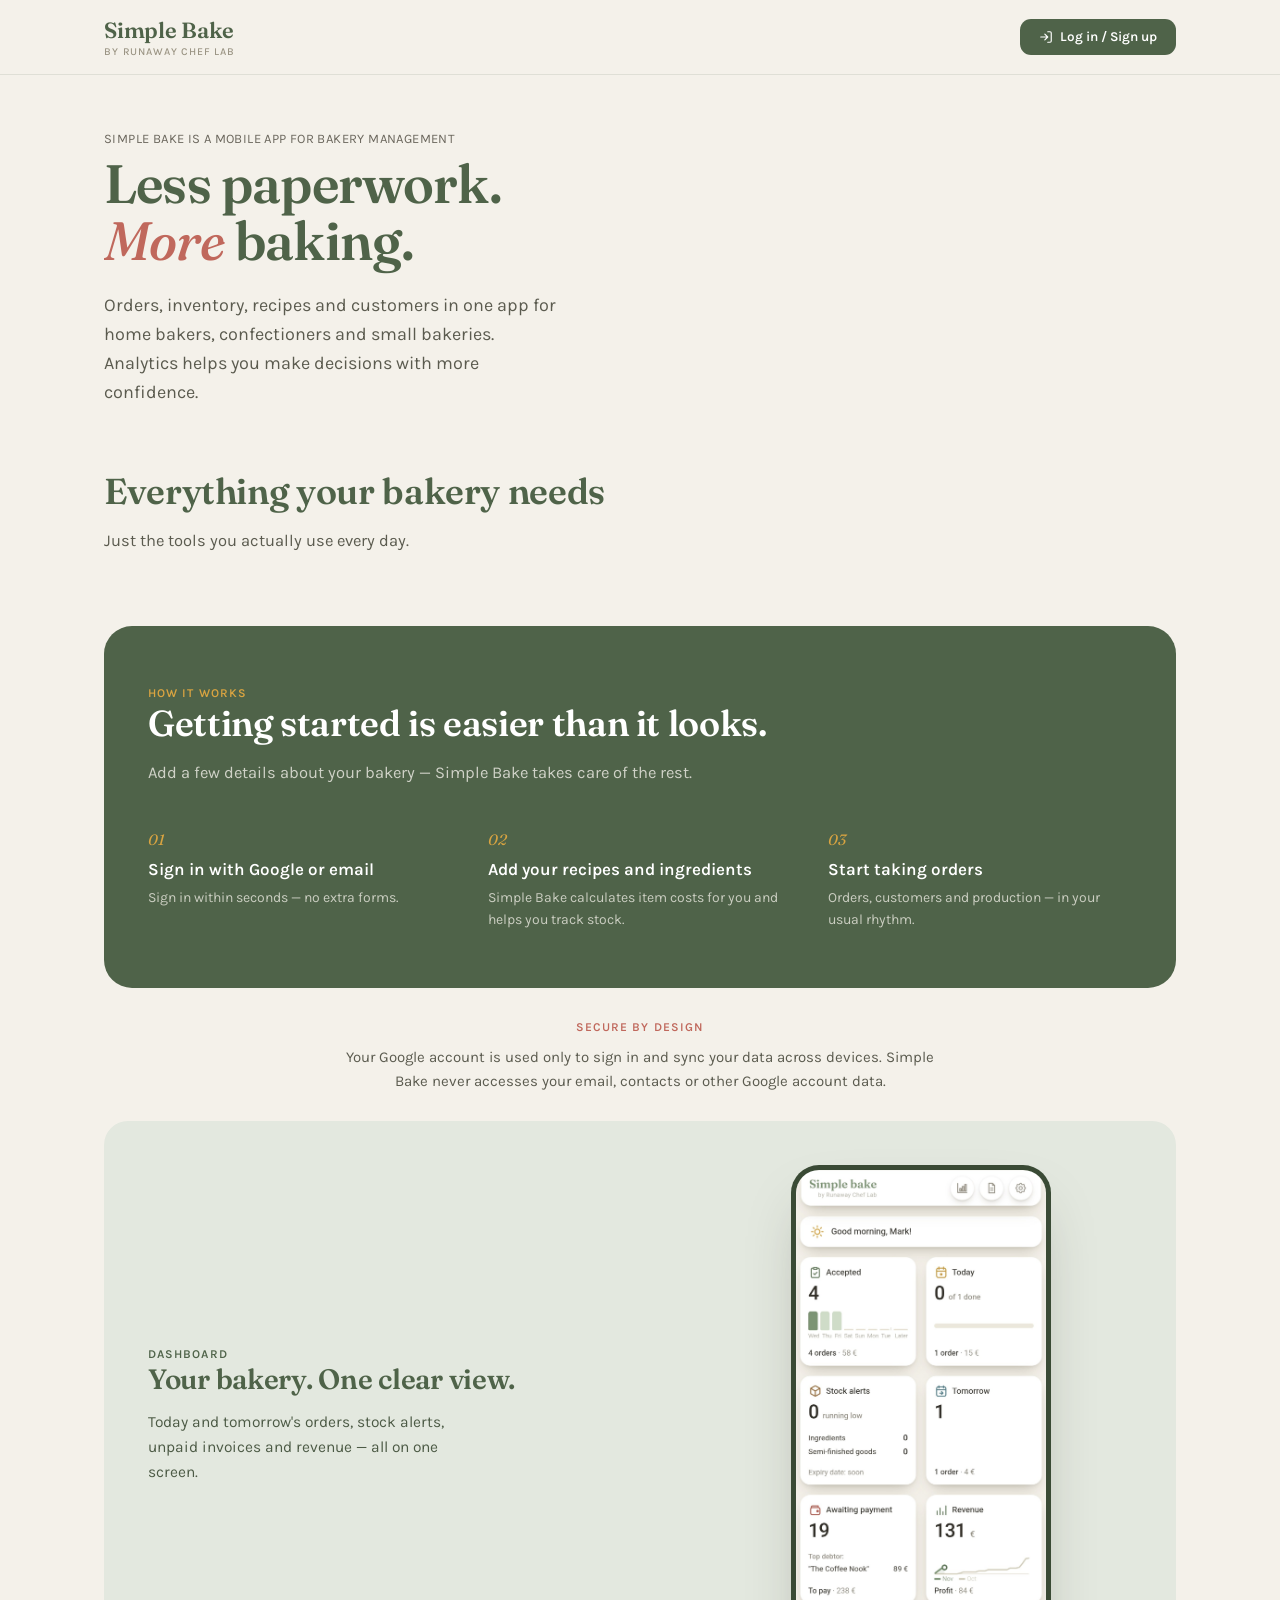
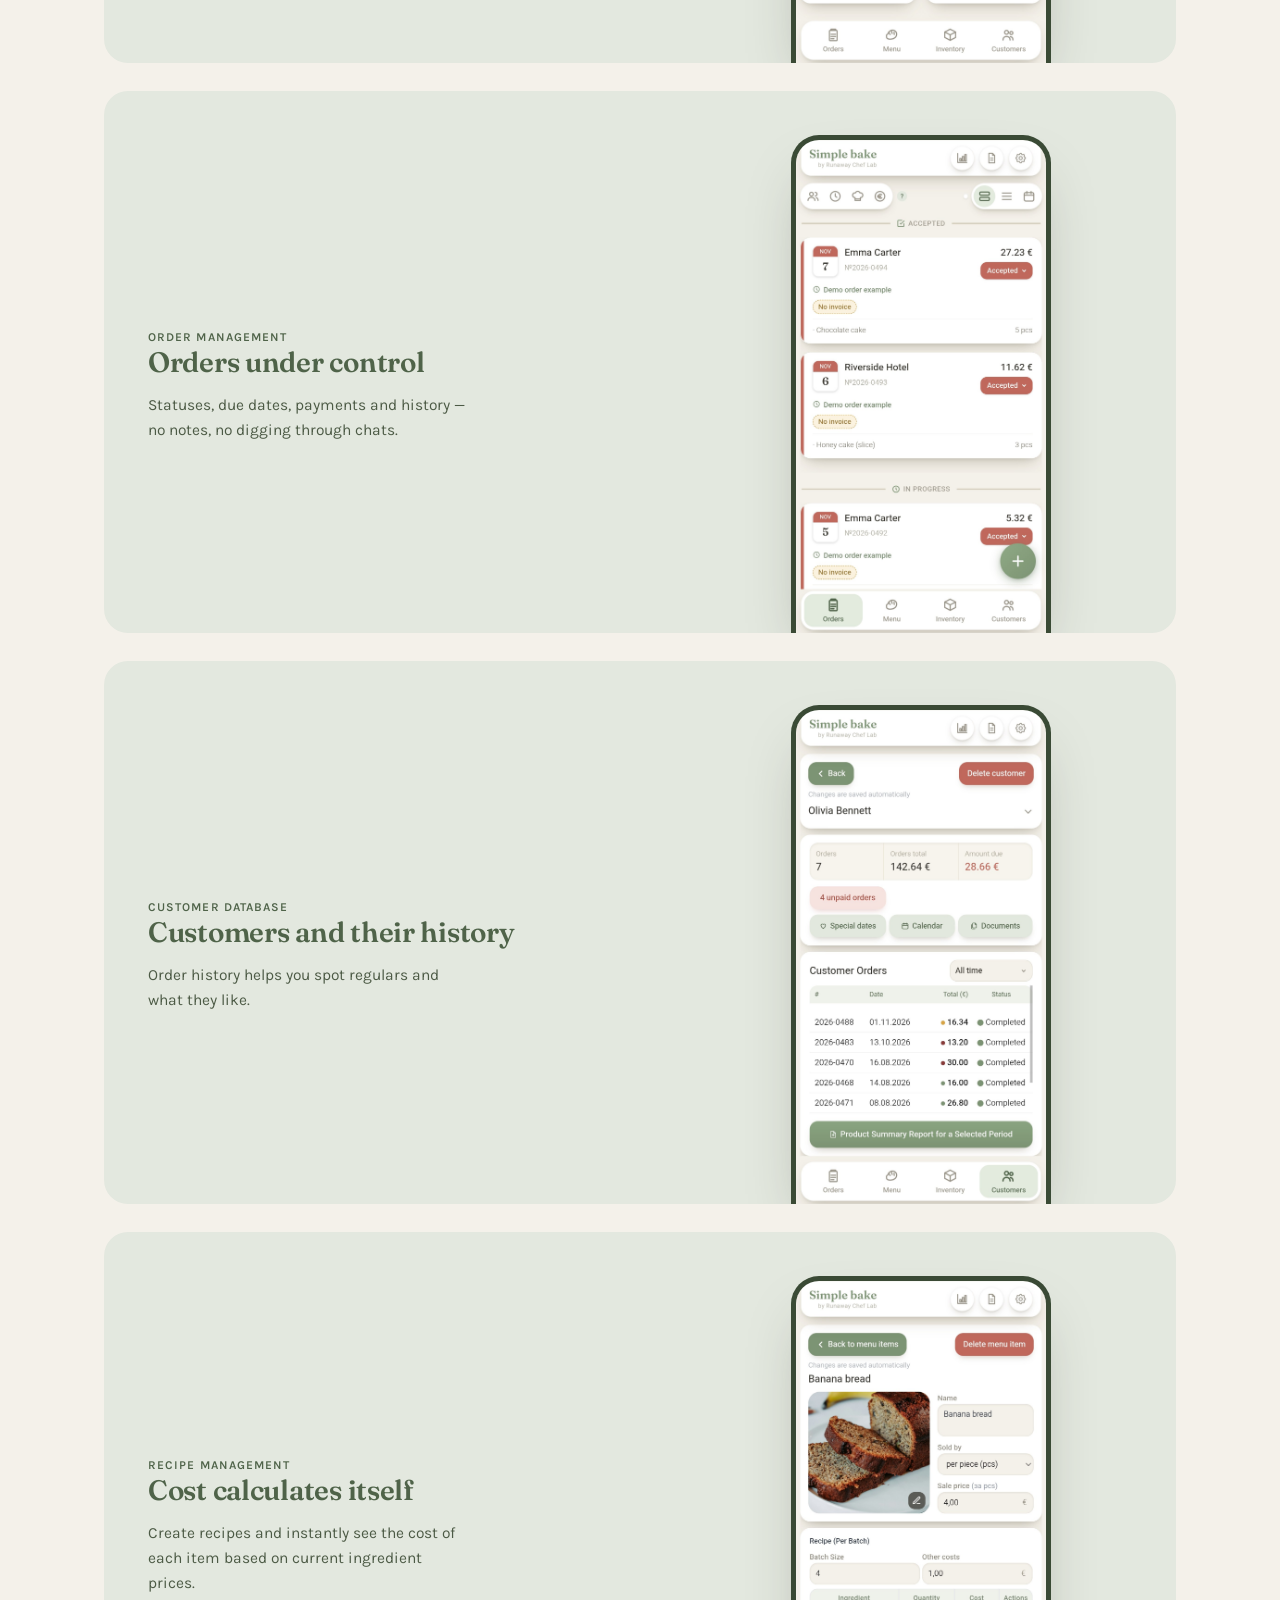
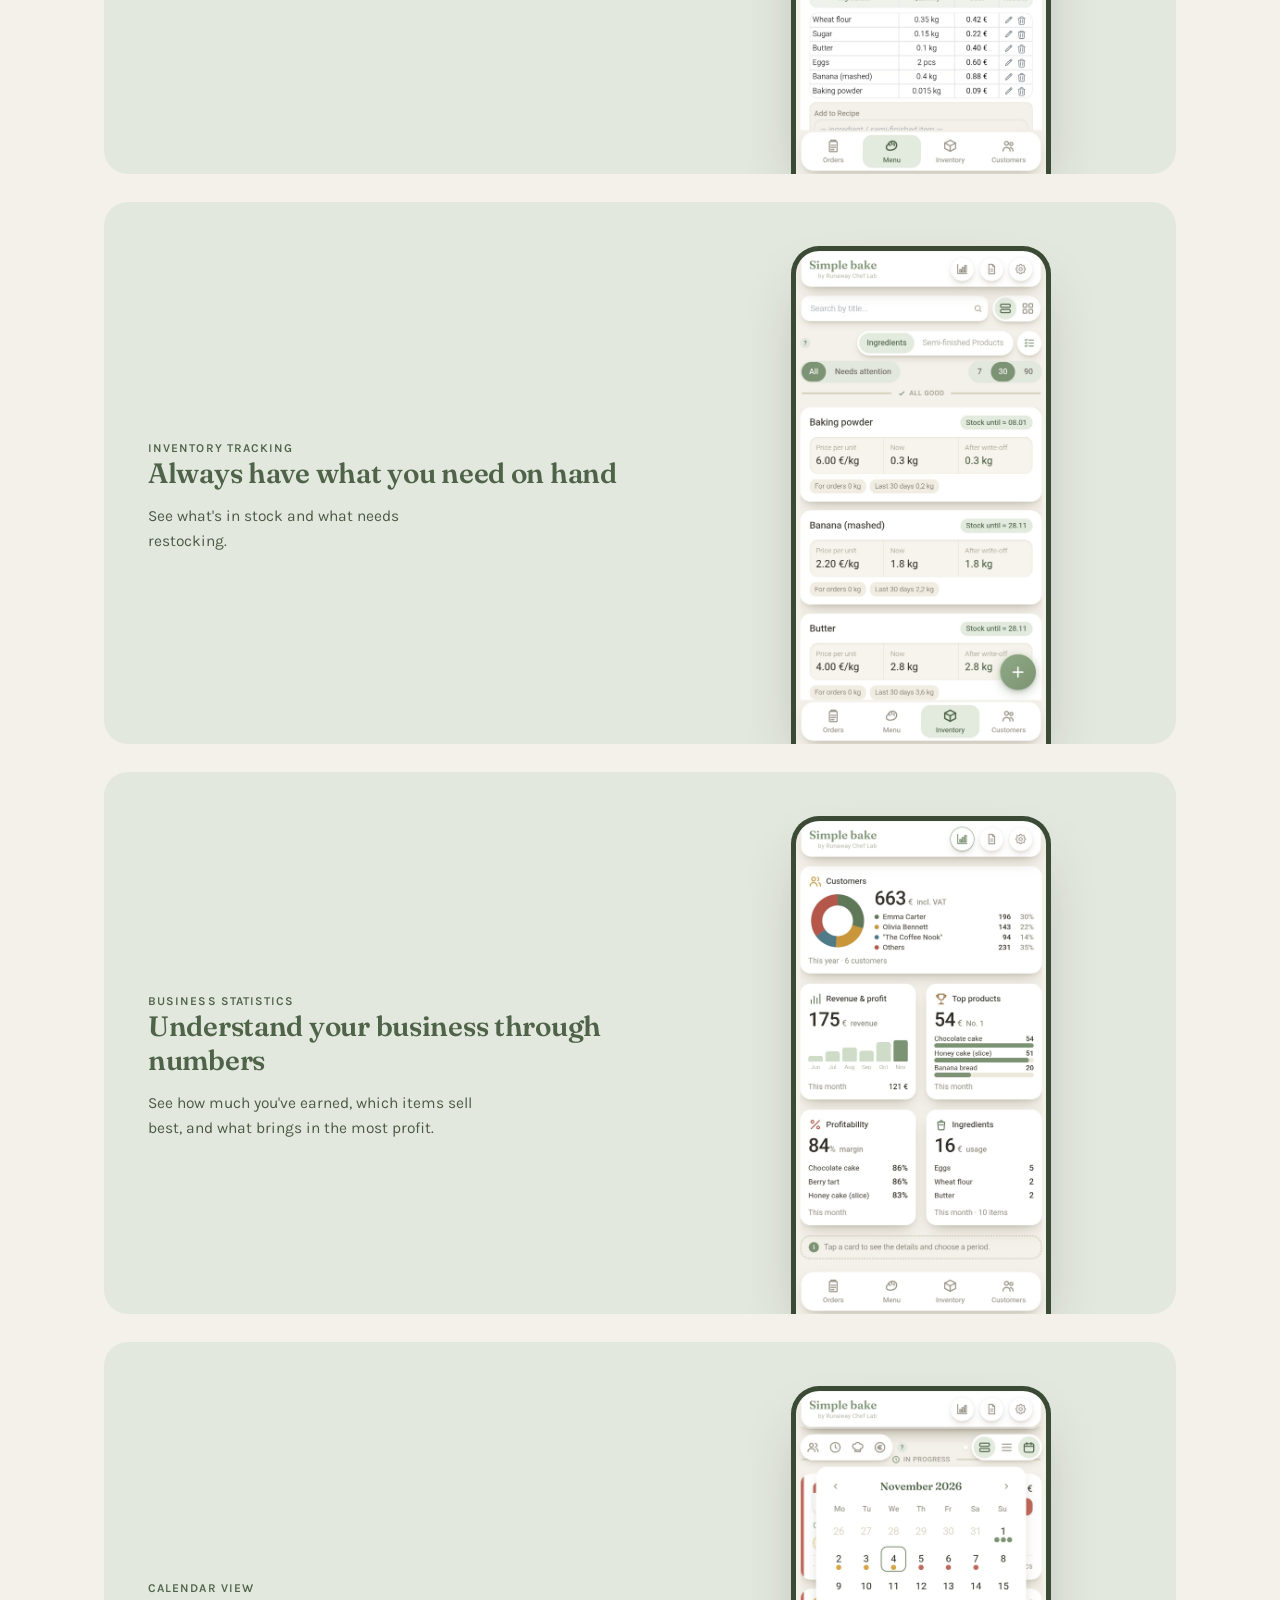
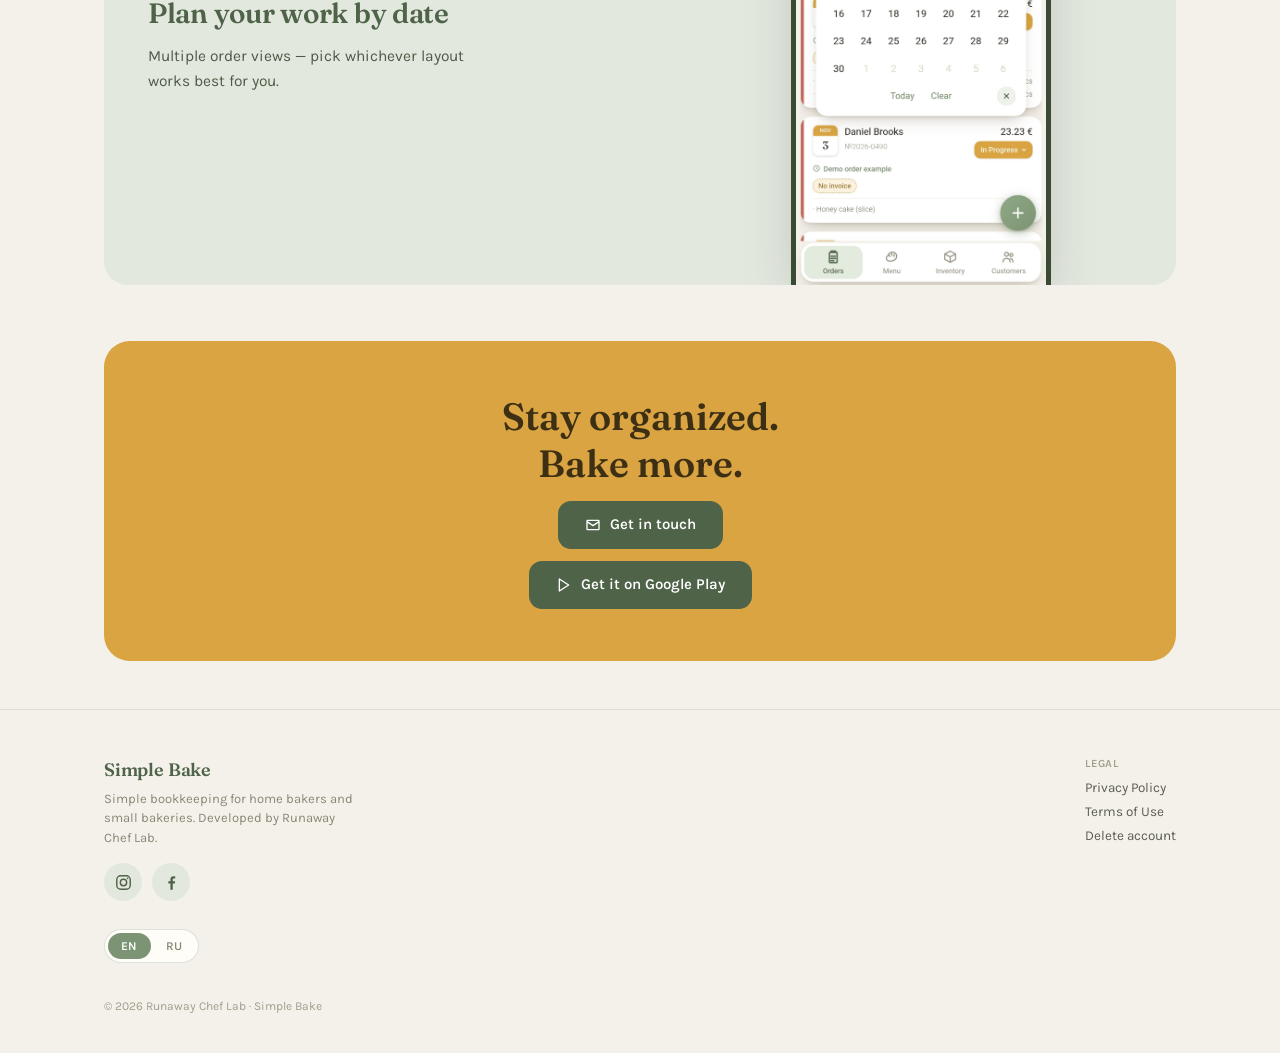
==== commit b8dd2fca: "Лендинг: убраны повторяющиеся фразы (RU и EN) Co-Authored-By: Claude Sonnet 5.5 <noreply@anthropic.c" ====
--- a/index.html
+++ b/index.html
@@ -212,32 +212,6 @@
   .footer-links .lbl{ font:600 11px/1 'Karla',sans-serif; text-transform:uppercase; letter-spacing:.07em; color:#a29c8c; margin-bottom:2px; }
   .copyright{ margin-top:36px; font-size:12px; color:#a29c8c; }
 
-  /* ---------- legal modals ---------- */
-  .legal-overlay{
-    position:fixed; inset:0; background:rgba(51,52,44,.55); z-index:300;
-    display:none; align-items:flex-start; justify-content:center;
-    padding:20px 14px; overflow-y:auto;
-  }
-  .legal-overlay.open{ display:flex; }
-  .legal-box{
-    background:var(--paper); border-radius:22px; max-width:640px; width:100%;
-    padding:30px 24px 34px; margin:20px 0; position:relative;
-  }
-  .legal-box .legal-close{
-    position:absolute; top:16px; right:16px; width:32px; height:32px; border-radius:50%;
-    background:var(--sage-light); border:none; display:flex; align-items:center; justify-content:center;
-    color:var(--sage-dark); cursor:pointer;
-  }
-  .legal-box h2{ font-family:'Fraunces',serif; font-size:22px; color:var(--sage-dark); margin:0 26px 4px 0; font-weight:600; }
-  .legal-box .legal-updated{ font-size:11.5px; color:#a29c8c; margin-bottom:20px; }
-  .legal-box h3{ font:600 14px 'Karla',sans-serif; color:var(--sage-dark); margin:20px 0 7px; }
-  .legal-box p, .legal-box li{ font-size:13px; line-height:1.6; color:#5b5b4f; }
-  .legal-box li{ margin-bottom:5px; }
-  .legal-box a{ color:var(--sage); }
-  .legal-box .legal-contact{
-    background:var(--sage-light); border-radius:12px; padding:13px 15px; margin-top:22px; font-size:13px;
-  }
-
   @media (max-width:860px){
     .showcase{ grid-template-columns:1fr; padding:36px 28px 0; text-align:left; }
     .showcase-phone{ margin-top:8px; }
@@ -284,17 +258,13 @@
         <h1 data-lang="ru">Меньше бумажной<br>работы. <em>Больше</em><br>выпечки.</h1>
         <h1 data-lang="en">Less paperwork.<br><em>More</em> baking.</h1>
 
-        <p style="font-size:19px; line-height:1.5; font-weight:600; color:var(--sage-dark); margin:14px 0 16px;" data-lang="ru">Simple Bake — это приложение для учёта заказов, склада, рецептуры и клиентов, которое помогает домашним пекарям и небольшим пекарням вести бизнес без бумажной волокиты.</p>
-        <p style="font-size:19px; line-height:1.5; font-weight:600; color:var(--sage-dark); margin:14px 0 16px;" data-lang="en">Simple Bake is a bakery management app for orders, inventory, recipes and customers — built to help home bakers and small bakeries run their business without paperwork.</p>
-
         <div class="lead-group" data-lang="ru">
-          <p class="lead">Simple Bake создан для домашних кондитеров и небольших пекарен, которым нужен порядок без сложных бухгалтерских программ.</p>
-          <p class="lead">Управляйте заказами, клиентами, рецептами и складом в одном простом приложении. Аналитика поможет лучше понимать свой бизнес и принимать решения увереннее.</p>
+          <p class="lead">Заказы, склад, рецептуры и клиенты — в одном приложении для домашних кондитеров и небольших пекарен. Аналитика помогает принимать решения увереннее.</p>
         </div>
         <div class="lead-group" data-lang="en">
-          <p class="lead">Simple Bake is built for home bakers, confectioners, and small bakeries who want things organized — without complicated accounting software.</p>
-          <p class="lead">Manage orders, customers, recipes and inventory in one simple app. Analytics helps you understand your business better and make decisions with more confidence.</p>
-        </div>
+          <p class="lead">Orders, inventory, recipes and customers in one app for home bakers, confectioners and small bakeries. Analytics helps you make decisions with more confidence.</p>
+        </div>
+      </div>
       </div>
     </div>
   </section>
@@ -302,10 +272,10 @@
   <!-- ================= FEATURES ================= -->
   <section class="section" id="features">
     <div class="section-head">
-      <h2 data-lang="ru">Всё, что нужно для вашего бизнеса — в одном приложении</h2>
-      <h2 data-lang="en">Everything your business needs — in one app</h2>
-      <p data-lang="ru">Без сложной бухгалтерии, бесконечных таблиц и блокнотов. Только инструменты, которыми вы действительно пользуетесь каждый день.</p>
-      <p data-lang="en">No complicated accounting, endless spreadsheets, or notebooks. Just the tools you actually use every day.</p>
+      <h2 data-lang="ru">Всё, что нужно вашей пекарне</h2>
+      <h2 data-lang="en">Everything your bakery needs</h2>
+      <p data-lang="ru">Только то, чем вы пользуетесь каждый день.</p>
+      <p data-lang="en">Just the tools you actually use every day.</p>
     </div>
   </section>
 
@@ -317,30 +287,30 @@
         <span class="kicker" data-lang="en">How it works</span>
         <h2 data-lang="ru">Начать проще, чем кажется.</h2>
         <h2 data-lang="en">Getting started is easier than it looks.</h2>
-        <p data-lang="ru">Никаких сложных настроек. Просто добавьте информацию о своей пекарне — остальное Simple Bake возьмёт на себя.</p>
-        <p data-lang="en">No complicated setup. Just add a few details about your bakery — Simple Bake takes care of the rest.</p>
+        <p data-lang="ru">Добавьте информацию о пекарне — остальное Simple Bake возьмёт на себя.</p>
+        <p data-lang="en">Add a few details about your bakery — Simple Bake takes care of the rest.</p>
       </div>
       <div class="how-steps">
         <div class="how-step">
           <div class="num">01</div>
           <h3 data-lang="ru">Войдите через Google или по e-mail</h3>
           <h3 data-lang="en">Sign in with Google or email</h3>
-          <p data-lang="ru">Начните за несколько секунд: вход через Google или регистрация по e-mail — без лишних форм и сложных настроек.</p>
-          <p data-lang="en">Get started in seconds: sign in with Google or register with your email — no extra forms, no complicated setup.</p>
+          <p data-lang="ru">Вход за несколько секунд, без лишних форм.</p>
+          <p data-lang="en">Sign in within seconds — no extra forms.</p>
         </div>
         <div class="how-step">
           <div class="num">02</div>
           <h3 data-lang="ru">Добавьте рецепты и ингредиенты</h3>
           <h3 data-lang="en">Add your recipes and ingredients</h3>
-          <p data-lang="ru">Создайте основу своего бизнеса. Simple Bake автоматически рассчитает себестоимость изделий и поможет следить за остатками ингредиентов.</p>
-          <p data-lang="en">Build the foundation of your business. Simple Bake automatically calculates item costs and helps you track ingredient stock.</p>
+          <p data-lang="ru">Simple Bake сам посчитает себестоимость изделий и поможет следить за остатками.</p>
+          <p data-lang="en">Simple Bake calculates item costs for you and helps you track stock.</p>
         </div>
         <div class="how-step">
           <div class="num">03</div>
           <h3 data-lang="ru">Начните принимать заказы</h3>
           <h3 data-lang="en">Start taking orders</h3>
-          <p data-lang="ru">Дальше всё просто. Управляйте заказами, клиентами и производством в привычном ритме — без бумаги, таблиц и лишней путаницы.</p>
-          <p data-lang="en">From there, it's simple. Manage orders, customers, and production in your usual rhythm — no paper, no spreadsheets, no confusion.</p>
+          <p data-lang="ru">Заказы, клиенты и производство — в привычном ритме.</p>
+          <p data-lang="en">Orders, customers and production — in your usual rhythm.</p>
         </div>
       </div>
     </div>
@@ -351,8 +321,8 @@
     <div style="max-width:640px; margin:0 auto; text-align:center; padding:0 24px;">
       <span class="kicker" data-lang="ru">Безопасность</span>
       <span class="kicker" data-lang="en">Secure by design</span>
-      <p style="font-size:15px; line-height:1.6; color:#5b5b4f; margin:10px 0 0;" data-lang="ru">Ваш Google-аккаунт используется только для входа и надёжной синхронизации данных между устройствами. Simple Bake никогда не получает доступ к вашей почте, контактам или другой информации Google-аккаунта.</p>
-      <p style="font-size:15px; line-height:1.6; color:#5b5b4f; margin:10px 0 0;" data-lang="en">Your Google account is used only to sign in and securely synchronize your data across your devices. Simple Bake never accesses your emails, contacts or other Google account information.</p>
+      <p style="font-size:15px; line-height:1.6; color:#5b5b4f; margin:10px 0 0;" data-lang="ru">Google-аккаунт нужен только для входа и синхронизации между устройствами. Simple Bake не получает доступ к вашей почте, контактам и другим данным аккаунта.</p>
+      <p style="font-size:15px; line-height:1.6; color:#5b5b4f; margin:10px 0 0;" data-lang="en">Your Google account is used only to sign in and sync your data across devices. Simple Bake never accesses your email, contacts or other Google account data.</p>
     </div>
   </section>
 
@@ -377,10 +347,10 @@
       <div class="showcase-text">
         <span class="kicker" data-lang="ru">Учёт заказов</span>
         <span class="kicker" data-lang="en">Order management</span>
-        <h3 data-lang="ru">Все ваши заказы — в одном месте</h3>
-        <h3 data-lang="en">All your orders in one place</h3>
-        <p data-lang="ru">Следите за статусами, сроками, оплатой и историей без лишних записей и поиска в переписках.</p>
-        <p data-lang="en">Track statuses, due dates, payments and history — no more notes or digging through chats.</p>
+        <h3 data-lang="ru">Заказы под контролем</h3>
+        <h3 data-lang="en">Orders under control</h3>
+        <p data-lang="ru">Статусы, сроки, оплата и история — без записок и поиска в переписках.</p>
+        <p data-lang="en">Statuses, due dates, payments and history — no notes, no digging through chats.</p>
       </div>
       <div class="showcase-phone">
         <div class="phone-frame">
@@ -393,10 +363,10 @@
       <div class="showcase-text">
         <span class="kicker" data-lang="ru">База клиентов</span>
         <span class="kicker" data-lang="en">Customer database</span>
-        <h3 data-lang="ru">Все клиенты в одном месте</h3>
-        <h3 data-lang="en">All your customers in one place</h3>
-        <p data-lang="ru">История заказов и покупок помогает видеть постоянных гостей и лучше понимать их предпочтения.</p>
-        <p data-lang="en">Order and purchase history helps you spot regulars and understand what they like.</p>
+        <h3 data-lang="ru">Клиенты и их история</h3>
+        <h3 data-lang="en">Customers and their history</h3>
+        <p data-lang="ru">История заказов помогает видеть постоянных гостей и их предпочтения.</p>
+        <p data-lang="en">Order history helps you spot regulars and what they like.</p>
       </div>
       <div class="showcase-phone">
         <div class="phone-frame">
@@ -427,8 +397,8 @@
         <span class="kicker" data-lang="en">Inventory tracking</span>
         <h3 data-lang="ru">Нужные продукты всегда под рукой</h3>
         <h3 data-lang="en">Always have what you need on hand</h3>
-        <p data-lang="ru">Знайте, что есть на складе и что пора заказать, чтобы нужные продукты всегда были под рукой.</p>
-        <p data-lang="en">Know what's in stock and what needs restocking, so you always have what you need on hand.</p>
+        <p data-lang="ru">Видно, что есть на складе и что пора заказать.</p>
+        <p data-lang="en">See what's in stock and what needs restocking.</p>
       </div>
       <div class="showcase-phone">
         <div class="phone-frame">
@@ -475,8 +445,6 @@
     <div class="cta-band">
       <h2 data-lang="ru">Держите дела в порядке.<br>Пеките больше.</h2>
       <h2 data-lang="en">Stay organized.<br>Bake more.</h2>
-      <p style="font-size:13px; letter-spacing:.06em; text-transform:uppercase; color:#8a7440; margin:-4px 0 22px;" data-lang="ru">Меньше бумажной работы. Больше выпечки.</p>
-      <p style="font-size:13px; letter-spacing:.06em; text-transform:uppercase; color:#8a7440; margin:-4px 0 22px;" data-lang="en">Less paperwork. More baking.</p>
       <div style="display:flex; flex-direction:column; align-items:center; gap:12px; margin-top:8px;">
         <a class="btn btn-primary" href="mailto:simplebake.support@gmail.com">
           <svg viewBox="0 0 24 24" fill="none" stroke="currentColor" stroke-width="2" stroke-linecap="round" stroke-linejoin="round"><path d="M4 4h16v16H4z" opacity="0"/><path d="M3 7l9 6 9-6M4 5h16a1 1 0 011 1v12a1 1 0 01-1 1H4a1 1 0 01-1-1V6a1 1 0 011-1z"/></svg>
@@ -509,8 +477,8 @@
       <div>
         <span class="lbl" data-lang="ru">Документы</span>
         <span class="lbl" data-lang="en">Legal</span>
-        <a href="/privacy.html" onclick="openLegalModal('privacy'); return false;"><span data-lang="ru">Конфиденциальность</span><span data-lang="en">Privacy Policy</span></a>
-        <a href="/terms.html" onclick="openLegalModal('terms'); return false;"><span data-lang="ru">Условия использования</span><span data-lang="en">Terms of Use</span></a>
+        <a href="/privacy.html"><span data-lang="ru">Конфиденциальность</span><span data-lang="en">Privacy Policy</span></a>
+        <a href="/terms.html"><span data-lang="ru">Условия использования</span><span data-lang="en">Terms of Use</span></a>
         <a href="/delete-account.html"><span data-lang="ru">Удаление аккаунта</span><span data-lang="en">Delete account</span></a>
       </div>
     </div>
@@ -523,279 +491,6 @@
   </div>
   <div class="wrap copyright">© 2026 Runaway Chef Lab · Simple Bake</div>
 </footer>
-
-<!-- ================= LEGAL MODALS ================= -->
-<div class="legal-overlay" id="privacyModal" onclick="if(event.target===this) closeLegalModal('privacy')">
-  <div class="legal-box">
-    <button class="legal-close" onclick="closeLegalModal('privacy')" aria-label="Close">
-      <svg width="16" height="16" viewBox="0 0 24 24" fill="none" stroke="currentColor" stroke-width="2.2" stroke-linecap="round"><path d="M6 6l12 12M18 6L6 18"/></svg>
-    </button>
-    <div data-lang="ru">
-      <h2>Политика конфиденциальности Simple Bake</h2>
-      <p class="legal-updated">Дата вступления в силу: 24.10.2026</p>
-
-      <p>Simple Bake (далее — «Приложение», «мы») — приложение для управления заказами, клиентами, рецептурами и складским учётом малого пекарного бизнеса. Разработчик: Runaway Chef Lab (далее — «Разработчик»). Настоящая Политика описывает, какие данные мы собираем, как их используем и храним.</p>
-
-      <h3>1. Какие данные мы собираем</h3>
-      <p><b>1.1. Данные учётной записи.</b> При регистрации мы получаем ваш email (напрямую или через вход через Google) — это необходимо для доступа к аккаунту и восстановления пароля.</p>
-      <p><b>1.2. Данные, которые вы вносите в Приложение.</b> Для работы Приложения вы самостоятельно вносите бизнес-данные вашей пекарни: сведения о клиентах (имя, контакты), заказы, ингредиенты, рецептуры, остатки на складе, сотрудников. Эти данные принадлежат вам и используются исключительно для работы Приложения в рамках вашей организации.</p>
-      <p><b>1.3. Технические данные.</b> Мы можем автоматически собирать техническую информацию, необходимую для работы сервиса (тип устройства, версия приложения, журналы ошибок) — исключительно для диагностики и улучшения работы Приложения.</p>
-      <p><b>1.4. Платёжные данные.</b> Платная подписка оплачивается через одну из платёжных платформ: Google Play или Stripe (сервис Link). Разработчик не получает и не хранит данные банковских карт — их обрабатывает выбранная платформа в соответствии со своей политикой конфиденциальности (<a href="https://policies.google.com/privacy" target="_blank">Google</a>, <a href="https://stripe.com/privacy" target="_blank">Stripe</a>). Мы храним только сведения, нужные для работы тарифа: какой тариф действует, через какую платформу он оформлен, статус и срок подписки, а также технические идентификаторы покупателя и подписки на платформе.</p>
-      <p><b>1.4а. Уведомления и письма.</b> Если вы включаете push-уведомления, мы сохраняем техническую подписку вашего браузера или устройства, чтобы присылать уведомления (например, о новых заказах). Если вы отправляете документы клиентам по e-mail из Приложения, мы обрабатываем адрес получателя, тему, текст письма и приложенный документ — только для отправки письма.</p>
-      <p><b>1.5. Приблизительная геолокация.</b> Приложение может определять приблизительную страну вашего местоположения по IP-адресу (без точных координат и без отслеживания перемещений) — для внутренних целей организации сервиса, например региональной статистики. Определение выполняется не чаще одного раза в 30 дней через сторонний сервис геолокации по IP.</p>
-
-      <h3>2. Как мы используем данные</h3>
-      <ul>
-        <li>Для предоставления функций Приложения (учёт заказов, клиентов, склада и т.д.)</li>
-        <li>Для аутентификации и защиты вашей учётной записи</li>
-        <li>Для технической поддержки, если вы обращаетесь к нам</li>
-        <li>Для создания резервных копий и восстановления данных в случае сбоя</li>
-        <li>Для соблюдения условий бесплатного/платного тарифа Приложения</li>
-      </ul>
-      <p>Мы <b>не продаём</b> и <b>не передаём</b> ваши данные третьим лицам в рекламных целях, не используем данные для таргетированной рекламы.</p>
-
-      <h3>3. Где хранятся данные</h3>
-      <p>Данные Приложения хранятся на серверах инфраструктурного партнёра <b>Supabase</b> в дата-центрах на территории Европейского союза.</p>
-
-      <h3>4. Безопасность данных</h3>
-      <p>Мы применяем разумные технические и организационные меры для защиты ваших данных от несанкционированного доступа, изменения, раскрытия или уничтожения. Несмотря на это, ни один способ передачи данных через Интернет или электронного хранения не может гарантировать абсолютную безопасность.</p>
-
-      <h3>5. Передача данных третьим лицам</h3>
-      <p>Мы используем следующих технических партнёров исключительно для обеспечения работы Приложения:</p>
-      <ul>
-        <li><b>Supabase</b> — хранение данных и аутентификация</li>
-        <li><b>Google Play Billing</b> — обработка платежей за подписку, оформленную через Google Play</li>
-        <li><b>Stripe (Link)</b> — обработка платежей за подписку, оформленную через Stripe</li>
-        <li><b>Resend</b> — отправка писем (документы, которые вы отправляете клиентам, и служебные письма: подтверждение e-mail, сброс пароля)</li>
-        <li><b>Службы push-уведомлений</b> вашего браузера или устройства (например, Google, Apple, Mozilla) — доставка уведомлений, если вы их включили</li>
-        <li><b>Google Sign-In</b> — опциональный вход через аккаунт Google</li>
-        <li><b>ipapi.co</b> — определение приблизительной страны по IP-адресу</li>
-      </ul>
-      <p>Мы не передаём ваши данные никаким иным третьим лицам, за исключением случаев, предусмотренных законом (например, по официальному запросу государственных органов).</p>
-
-      <h3>6. Хранение и удаление данных</h3>
-      <p>Данные хранятся до тех пор, пока вы используете Приложение. Удаление Приложения с устройства <b>не удаляет</b> вашу учётную запись и сохранённые данные — они остаются на сервере.</p>
-
-      <p id="delete-account">Чтобы удалить учётную запись и все связанные данные, откройте в Приложении Настройки → «Удалить аккаунт» (доступно владельцу организации) — откроется готовое письмо в поддержку. Также можно написать нам напрямую по контактам ниже («Написать нам» в самом Приложении или email). Запрос обрабатывается вручную, данные удаляются в разумный срок, за исключением случаев, когда их сохранение требуется по закону.</p>
-
-      <h3>7. Резервное копирование</h3>
-      <p>Для защиты от потери данных мы выполняем регулярное автоматическое резервное копирование. Резервные копии хранятся в защищённом виде и используются исключительно для восстановления данных в случае технического сбоя.</p>
-
-      <h3>8. Дети</h3>
-      <p>Приложение предназначено для владельцев и сотрудников бизнеса (18+) и не рассчитано на использование детьми. Мы сознательно не собираем данные лиц младше 18 лет.</p>
-
-      <h3>9. Ваши права</h3>
-      <p>В отношении своих персональных данных вы имеете право:</p>
-      <ul>
-        <li>получить доступ к данным и их копию;</li>
-        <li>исправить неточные или неполные данные;</li>
-        <li>удалить данные;</li>
-        <li>ограничить обработку данных;</li>
-        <li>перенести данные (получить их в структурированном, машиночитаемом формате).</li>
-      </ul>
-      <p>Чтобы воспользоваться любым из этих прав, напишите нам по контактам ниже.</p>
-
-      <h3>10. Изменения в Политике</h3>
-      <p>Мы можем время от времени обновлять эту Политику. Актуальная версия всегда доступна по этой же ссылке. О существенных изменениях мы можем уведомить вас через Приложение.</p>
-
-      <div class="legal-contact">
-        <b>Контакты</b><br>
-        Developer / Разработчик: Runaway Chef Lab<br>
-        Email: <a href="mailto:simplebake.support@gmail.com">simplebake.support@gmail.com</a>
-      </div>
-    </div>
-
-    <div data-lang="en">
-      <h2>Simple Bake Privacy Policy</h2>
-      <p class="legal-updated">Effective date: 24.10.2026</p>
-
-      <p>Simple Bake (the "App", "we") is an app for managing orders, customers, recipes, and inventory for a small bakery business. Developer: Runaway Chef Lab (the "Developer"). This Policy describes what data we collect, how we use it, and how we store it.</p>
-
-      <h3>1. What data we collect</h3>
-      <p><b>1.1. Account data.</b> When you register, we receive your email (directly or via Google Sign-In) — this is required for account access and password recovery.</p>
-      <p><b>1.2. Data you enter into the App.</b> To use the App, you enter your bakery's business data: customer information (name, contact details), orders, ingredients, recipes, inventory levels, and staff. This data belongs to you and is used solely to operate the App within your organization.</p>
-      <p><b>1.3. Technical data.</b> We may automatically collect technical information needed for the service to run (device type, app version, error logs) — solely for diagnostics and improving the App.</p>
-      <p><b>1.4. Payment data.</b> Paid subscriptions are paid for through one of the payment platforms: Google Play or Stripe (the Link service). The Developer does not receive or store card details — they are processed by the chosen platform in accordance with its own privacy policy (<a href="https://policies.google.com/privacy" target="_blank">Google</a>, <a href="https://stripe.com/privacy" target="_blank">Stripe</a>). We store only what is needed to run your plan: which plan is active, which platform it was purchased through, the subscription status and period, and technical customer and subscription identifiers on that platform.</p>
-      <p><b>1.4a. Notifications and emails.</b> If you enable push notifications, we store the technical push subscription of your browser or device in order to send you notifications (for example, about new orders). If you send documents to your customers by email from the App, we process the recipient's address, the subject, the message text and the attached document — solely to send the email.</p>
-      <p><b>1.5. Approximate location.</b> The App may determine your approximate country based on your IP address (no precise coordinates and no movement tracking) — used for internal service organization purposes, such as regional statistics. Detection occurs no more than once every 30 days via a third-party IP geolocation service.</p>
-
-      <h3>2. How we use data</h3>
-      <ul>
-        <li>To provide the App's features (order, customer, and inventory management, etc.)</li>
-        <li>To authenticate and secure your account</li>
-        <li>To provide support when you contact us</li>
-        <li>To create backups and restore data in case of failure</li>
-        <li>To enforce the terms of the App's free/paid plan</li>
-      </ul>
-      <p>We do <b>not sell</b> and do <b>not share</b> your data with third parties for advertising purposes, and we do not use data for targeted advertising.</p>
-
-      <h3>3. Where data is stored</h3>
-      <p>App data is stored on the servers of our infrastructure partner <b>Supabase</b>, in data centers located in the European Union.</p>
-
-      <h3>4. Data security</h3>
-      <p>We apply reasonable technical and organizational measures to protect your data from unauthorized access, alteration, disclosure, or destruction. That said, no method of transmission over the Internet or electronic storage can guarantee absolute security.</p>
-
-      <h3>5. Sharing data with third parties</h3>
-      <p>We use the following technical partners solely to operate the App:</p>
-      <ul>
-        <li><b>Supabase</b> — data storage and authentication</li>
-        <li><b>Google Play Billing</b> — payment processing for subscriptions purchased through Google Play</li>
-        <li><b>Stripe (Link)</b> — payment processing for subscriptions purchased through Stripe</li>
-        <li><b>Resend</b> — sending emails (documents you send to your customers, and service emails: email confirmation, password reset)</li>
-        <li><b>Push notification services</b> of your browser or device (e.g. Google, Apple, Mozilla) — delivering notifications, if you enabled them</li>
-        <li><b>Google Sign-In</b> — optional sign-in via Google account</li>
-        <li><b>ipapi.co</b> — approximate country detection based on IP address</li>
-      </ul>
-      <p>We do not share your data with any other third parties, except as required by law (for example, in response to a formal request from government authorities).</p>
-
-      <h3>6. Data retention and deletion</h3>
-      <p>Data is retained for as long as you use the App. Deleting the App from your device does <b>not</b> delete your account or stored data — it remains on the server.</p>
-
-      <p id="delete-account-en">To delete your account and all associated data, open Settings → "Delete account" inside the App (available to the organization owner) — this opens a ready email to support. You can also contact us directly using the details below ("Contact us" inside the App, or email). Requests are handled manually and data is deleted within a reasonable time, except where retention is required by law.</p>
-
-      <h3>7. Backups</h3>
-      <p>To protect against data loss, we perform regular automatic backups. Backups are stored securely and used solely to restore data in the event of a technical failure.</p>
-
-      <h3>8. Children</h3>
-      <p>The App is intended for business owners and staff (18+) and is not designed for use by children. We do not knowingly collect data from individuals under 18.</p>
-
-      <h3>9. Your rights</h3>
-      <p>Regarding your personal data, you have the right to:</p>
-      <ul>
-        <li>access your data and obtain a copy of it;</li>
-        <li>correct inaccurate or incomplete data;</li>
-        <li>delete your data;</li>
-        <li>restrict processing of your data;</li>
-        <li>port your data (receive it in a structured, machine-readable format).</li>
-      </ul>
-      <p>To exercise any of these rights, contact us using the details below.</p>
-
-      <h3>10. Changes to this Policy</h3>
-      <p>We may update this Policy from time to time. The current version is always available at this same link. We may notify you of material changes through the App.</p>
-
-      <div class="legal-contact">
-        <b>Contact</b><br>
-        Developer: Runaway Chef Lab<br>
-        Email: <a href="mailto:simplebake.support@gmail.com">simplebake.support@gmail.com</a>
-      </div>
-    </div>
-  </div>
-</div>
-
-<div class="legal-overlay" id="termsModal" onclick="if(event.target===this) closeLegalModal('terms')">
-  <div class="legal-box">
-    <button class="legal-close" onclick="closeLegalModal('terms')" aria-label="Close">
-      <svg width="16" height="16" viewBox="0 0 24 24" fill="none" stroke="currentColor" stroke-width="2.2" stroke-linecap="round"><path d="M6 6l12 12M18 6L6 18"/></svg>
-    </button>
-    <div data-lang="ru">
-      <h2>Условия использования Simple Bake</h2>
-      <p class="legal-updated">Дата вступления в силу: 24.10.2026</p>
-
-      <p>Настоящие Условия использования («Условия») регулируют использование приложения Simple Bake (далее — «Приложение»), разработанного Runaway Chef Lab (далее — «Разработчик», «мы»). Устанавливая или используя Приложение, вы соглашаетесь с этими Условиями. Если вы не согласны — пожалуйста, не используйте Приложение.</p>
-
-      <h3>1. Описание сервиса</h3>
-      <p>Simple Bake — приложение для управления заказами, клиентами, рецептурами, складским учётом и сотрудниками малого пищевого производства (пекарни, кондитерской и т.п.). Приложение предназначено для использования в предпринимательской деятельности и предоставляется по подписке с бесплатным пробным периодом, как описано ниже.</p>
-
-      <h3>2. Учётная запись</h3>
-      <p>Для использования Приложения необходимо зарегистрироваться, указав действующий email (напрямую или через вход через Google). Вы несёте ответственность за сохранность данных для входа и за все действия, совершённые под вашей учётной записью. Один аккаунт представляет одну организацию (бизнес) — данные разных организаций изолированы друг от друга.</p>
-
-      <h3>3. Тарифы и оплата</h3>
-      <p><b>3.1. Пробный период.</b> Первые 7 дней после регистрации Приложение доступно в полном объёме без ограничений, бесплатно — чтобы вы могли оценить Приложение до оформления платной подписки.</p>
-      <p><b>3.2. Бесплатный тариф.</b> После окончания пробного периода вы можете продолжить использование бесплатно, с ограничением: не более 50 заказов за всё время использования организацией. Функции статистики, аналитики склада, себестоимости и работы с сотрудниками на бесплатном тарифе недоступны.</p>
-      <p><b>3.3. Платные тарифы.</b> Для снятия ограничений доступны платные тарифы Light и Full с ежемесячной подпиской. Актуальные цены и состав тарифов указаны в Приложении на экране тарифов.</p>
-      <p><b>3.4. Платёжные платформы.</b> Подписка оформляется и оплачивается через одну из платёжных платформ: Google Play или Stripe. Платёж обрабатывает выбранная платформа; Разработчик не получает и не хранит данные банковских карт. Тариф действует для всей организации — на любом устройстве, с которого вы входите.</p>
-      <p><b>3.5. Продление и отмена.</b> Подписка продлевается автоматически каждый месяц до момента отмены. Отменить подписку можно в любой момент средствами той платформы, через которую она оформлена, — доступ к платным функциям сохраняется до конца оплаченного периода.</p>
-      <p><b>3.6. Возврат средств.</b> Возврат средств осуществляется по правилам платформы, через которую оформлена подписка. Обязательные права потребителей, предусмотренные применимым законодательством, не затрагиваются.</p>
-
-      <h3>4. Ваши данные</h3>
-      <p>Вы сохраняете все права на данные, которые вносите в Приложение (заказы, клиенты, рецептуры и т.д.). Мы не претендуем на право собственности на эти данные и используем их исключительно для предоставления вам функций Приложения — подробнее в <a href="privacy.html">Политике конфиденциальности</a>.</p>
-      <p>Вы несёте ответственность за точность и законность данных, которые вносите (например, за корректность персональных данных ваших клиентов и наличие у вас законных оснований для их обработки).</p>
-
-      <h3>5. Приемлемое использование</h3>
-      <p>Вы обязуетесь не использовать Приложение для:</p>
-      <ul>
-        <li>Незаконной деятельности или нарушения прав третьих лиц</li>
-        <li>Попыток взлома, реверс-инжиниринга или нарушения работы Приложения и его инфраструктуры</li>
-        <li>Хранения данных, не относящихся к ведению вашего бизнеса</li>
-      </ul>
-
-      <h3>6. Доступность сервиса</h3>
-      <p>Мы стремимся обеспечивать стабильную работу Приложения, но не гарантируем бесперебойную работу на 100% времени — возможны технические перерывы для обновлений или по независящим от нас причинам (сбои инфраструктурных партнёров, интернет-соединения и т.п.). Мы регулярно создаём резервные копии данных, но рекомендуем не полагаться на Приложение как на единственное место хранения критически важной информации.</p>
-
-      <h3>7. Ограничение ответственности</h3>
-      <p>Приложение предоставляется «как есть». Разработчик не несёт ответственности за косвенные убытки, упущенную выгоду или потерю данных, возникшие в результате использования или невозможности использования Приложения, в максимальной степени, разрешённой применимым законодательством.</p>
-
-      <h3>8. Прекращение использования</h3>
-      <p>Вы можете прекратить использование Приложения и удалить учётную запись в любой момент: в Приложении Настройки → «Удалить аккаунт» (доступно владельцу организации; откроется готовое письмо в поддержку) или по контактам ниже. Запрос обрабатывается вручную, подробнее в <a href="privacy.html">Политике конфиденциальности</a>. Удаление учётной записи не отменяет платную подписку автоматически — отмените её на платформе, через которую она оформлена. Мы оставляем за собой право приостановить или прекратить доступ к учётной записи в случае нарушения настоящих Условий.</p>
-
-      <h3>9. Изменения Условий</h3>
-      <p>Мы можем время от времени обновлять эти Условия. Актуальная версия всегда доступна по этой же ссылке. Продолжение использования Приложения после публикации изменений означает согласие с обновлёнными Условиями.</p>
-
-      <h3>10. Применимое право</h3>
-      <p>Настоящие Условия регулируются законодательством Литовской Республики, без ущерба для обязательных прав потребителей, действующих по месту вашего проживания в рамках Европейского Союза.</p>
-
-      <div class="legal-contact">
-        <b>Контакты</b><br>
-        Developer / Разработчик: Runaway Chef Lab<br>
-        Email: <a href="mailto:simplebake.support@gmail.com">simplebake.support@gmail.com</a>
-      </div>
-    </div>
-
-    <div data-lang="en">
-      <h2>Simple Bake Terms of Use</h2>
-      <p class="legal-updated">Effective date: 24.10.2026</p>
-
-      <p>These Terms of Use (the "Terms") govern your use of the Simple Bake app (the "App"), developed by Runaway Chef Lab (the "Developer", "we"). By installing or using the App, you agree to these Terms. If you do not agree, please do not use the App.</p>
-
-      <h3>1. Service description</h3>
-      <p>Simple Bake is an app for managing orders, customers, recipes, inventory, and staff for a small food business (bakery, patisserie, etc.). The App is intended for use in business activity and is offered on a subscription basis with a free trial period, as described below.</p>
-
-      <h3>2. Account</h3>
-      <p>To use the App, you must register with a valid email address (directly or via Google Sign-In). You are responsible for keeping your login credentials secure and for all activity under your account. One account represents one organization (business) — data belonging to different organizations is isolated from each other.</p>
-
-      <h3>3. Plans and payment</h3>
-      <p><b>3.1. Trial period.</b> The first 7 days after registration, the App is available in full, with no restrictions, free of charge — so that you can evaluate the App before subscribing to a paid plan.</p>
-      <p><b>3.2. Free plan.</b> After the trial period ends, you may continue using the App for free, with one limit: no more than 50 orders in total for the organization's lifetime. Statistics, inventory analytics, cost pricing, and staff features are not available on the free plan.</p>
-      <p><b>3.3. Paid plans.</b> The paid plans Light and Full, billed monthly, remove these limits. Current prices and plan details are shown in the App on the plans screen.</p>
-      <p><b>3.4. Payment platforms.</b> Subscriptions are purchased and paid for through one of the payment platforms: Google Play or Stripe. The chosen platform processes the payment; the Developer does not receive or store card details. A plan applies to the whole organization — on any device you sign in from.</p>
-      <p><b>3.5. Renewal and cancellation.</b> Subscriptions renew automatically every month until cancelled. You can cancel anytime using the platform through which you subscribed — access to paid features continues until the end of the period you already paid for.</p>
-      <p><b>3.6. Refunds.</b> Refunds are handled according to the rules of the platform through which you subscribed. This does not affect any mandatory consumer rights under applicable law.</p>
-
-      <h3>4. Your data</h3>
-      <p>You retain all rights to the data you enter into the App (orders, customers, recipes, etc.). We do not claim ownership of this data and use it solely to provide you with the App's features — see our <a href="privacy.html">Privacy Policy</a> for details.</p>
-      <p>You are responsible for the accuracy and legality of the data you enter (for example, for the correctness of your customers' personal data and for having a lawful basis to process it).</p>
-
-      <h3>5. Acceptable use</h3>
-      <p>You agree not to use the App to:</p>
-      <ul>
-        <li>Engage in unlawful activity or infringe on the rights of third parties</li>
-        <li>Attempt to hack, reverse-engineer, or disrupt the App or its infrastructure</li>
-        <li>Store data unrelated to running your business</li>
-      </ul>
-
-      <h3>6. Service availability</h3>
-      <p>We aim to keep the App running reliably, but we do not guarantee 100% uninterrupted operation — technical downtime may occur for updates or for reasons beyond our control (infrastructure partner outages, internet connectivity, etc.). We create regular data backups, but we recommend not relying on the App as the sole location for critical information.</p>
-
-      <h3>7. Limitation of liability</h3>
-      <p>The App is provided "as is". To the maximum extent permitted by applicable law, the Developer is not liable for indirect damages, lost profits, or data loss arising from the use or inability to use the App.</p>
-
-      <h3>8. Termination</h3>
-      <p>You may stop using the App and delete your account at any time: in the App, open Settings → "Delete account" (available to the organization owner; this opens a ready email to support), or contact us using the details below. Requests are handled manually; see the <a href="privacy.html">Privacy Policy</a> for details. Deleting your account does not cancel a paid subscription automatically — please cancel it on the platform through which you subscribed. We reserve the right to suspend or terminate access to an account in case of a breach of these Terms.</p>
-
-      <h3>9. Changes to these Terms</h3>
-      <p>We may update these Terms from time to time. The current version is always available at this same link. Continued use of the App after changes are published means you accept the updated Terms.</p>
-
-      <h3>10. Governing law</h3>
-      <p>These Terms are governed by the laws of the Republic of Lithuania, without prejudice to any mandatory consumer rights applicable in your place of residence within the European Union.</p>
-
-      <div class="legal-contact">
-        <b>Contact</b><br>
-        Developer: Runaway Chef Lab<br>
-        Email: <a href="mailto:simplebake.support@gmail.com">simplebake.support@gmail.com</a>
-      </div>
-    </div>
-  </div>
-</div>
 
 <script>
   function setSiteLang(lang){
@@ -809,14 +504,6 @@
   var initialLang = savedLang || ((navigator.language || '').toLowerCase().startsWith('ru') ? 'ru' : 'en');
   setSiteLang(initialLang);
 
-  function openLegalModal(which){
-    document.getElementById(which + 'Modal').classList.add('open');
-    document.body.style.overflow = 'hidden';
-  }
-  function closeLegalModal(which){
-    document.getElementById(which + 'Modal').classList.remove('open');
-    document.body.style.overflow = '';
-  }
 </script>
 
 </body>
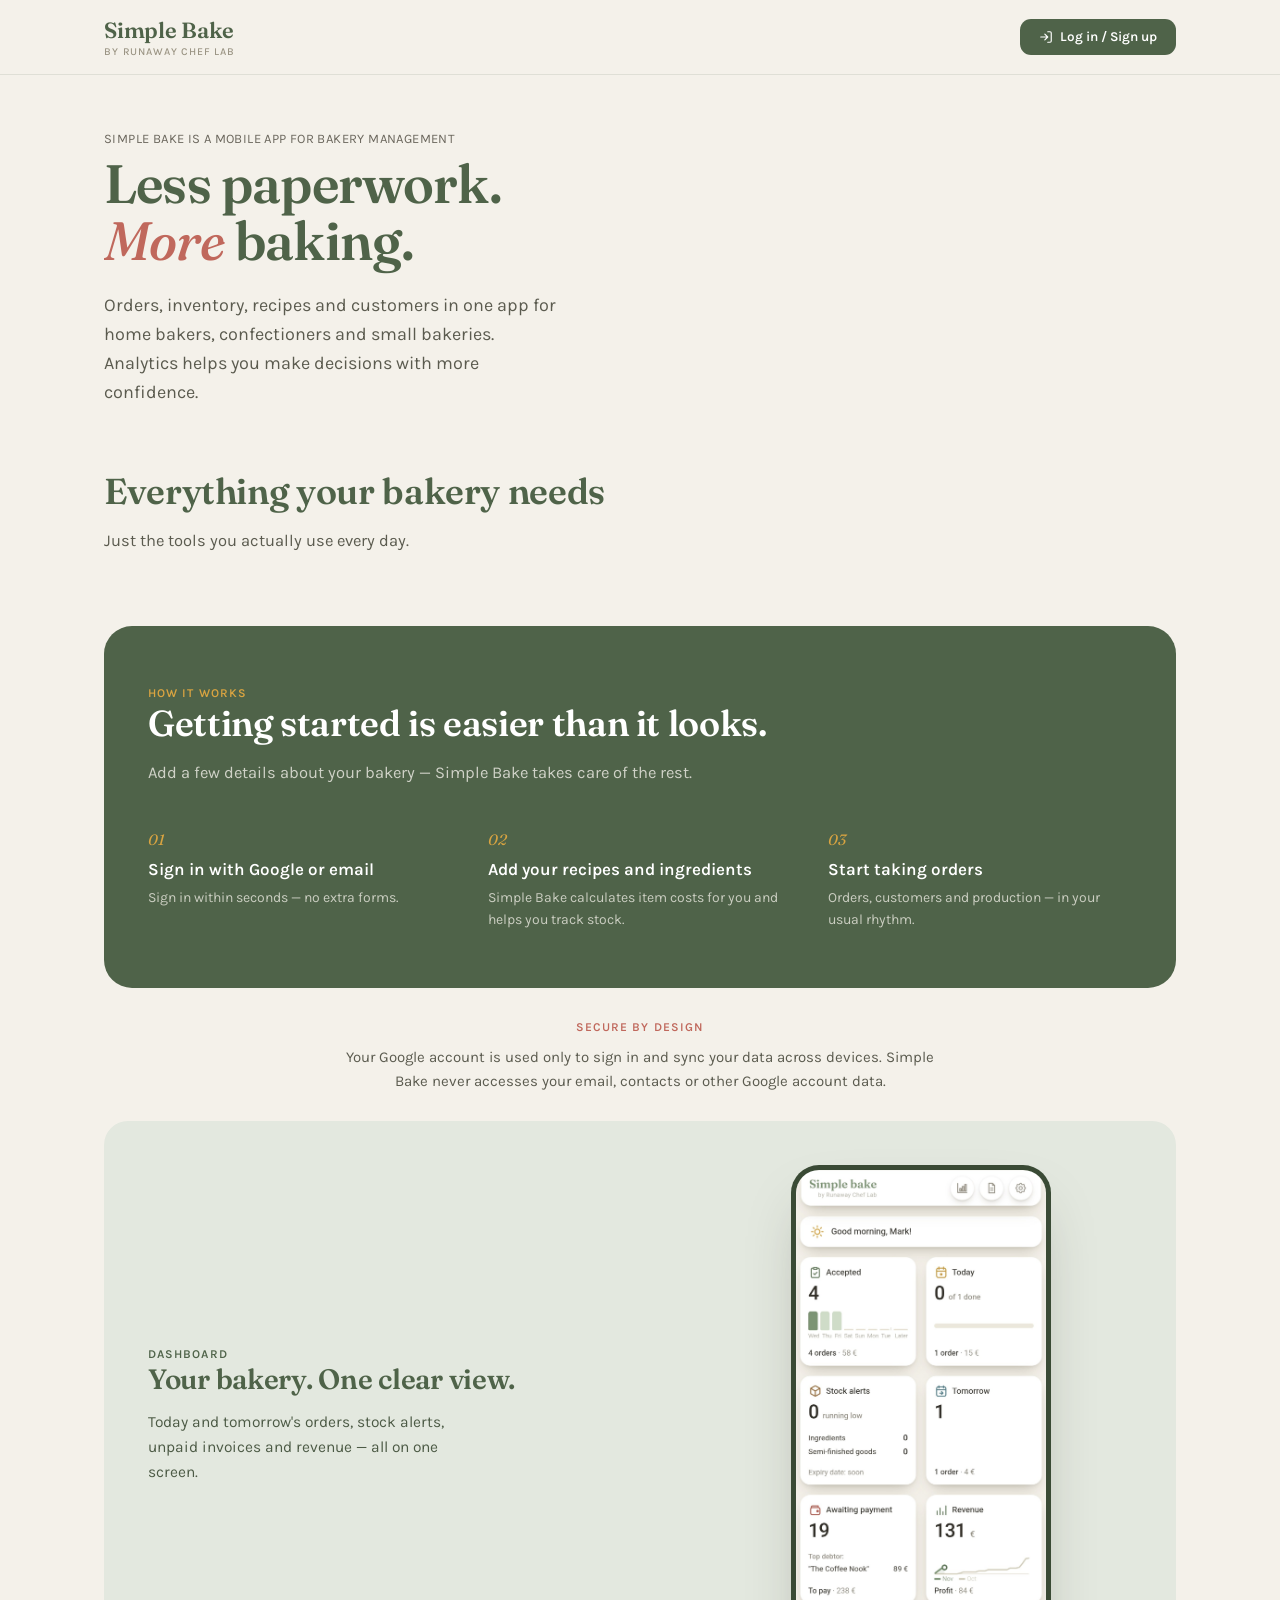
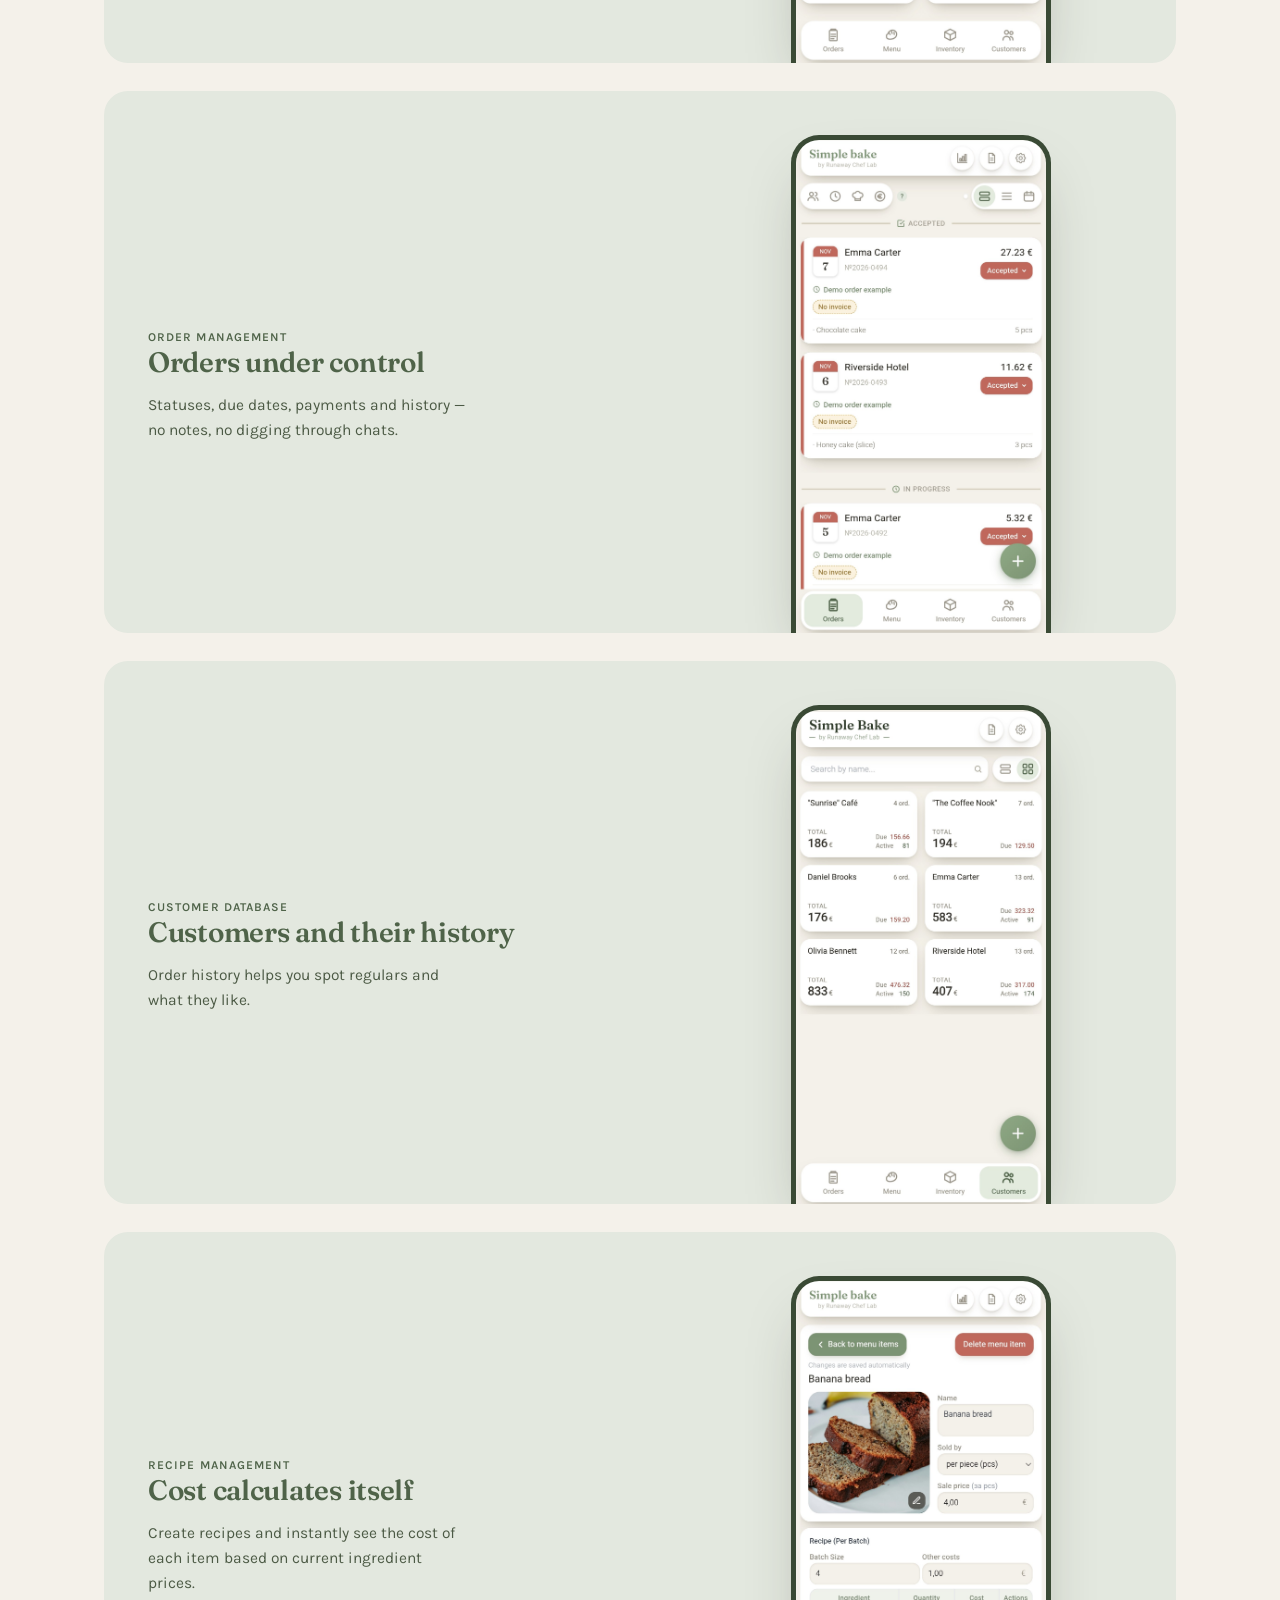
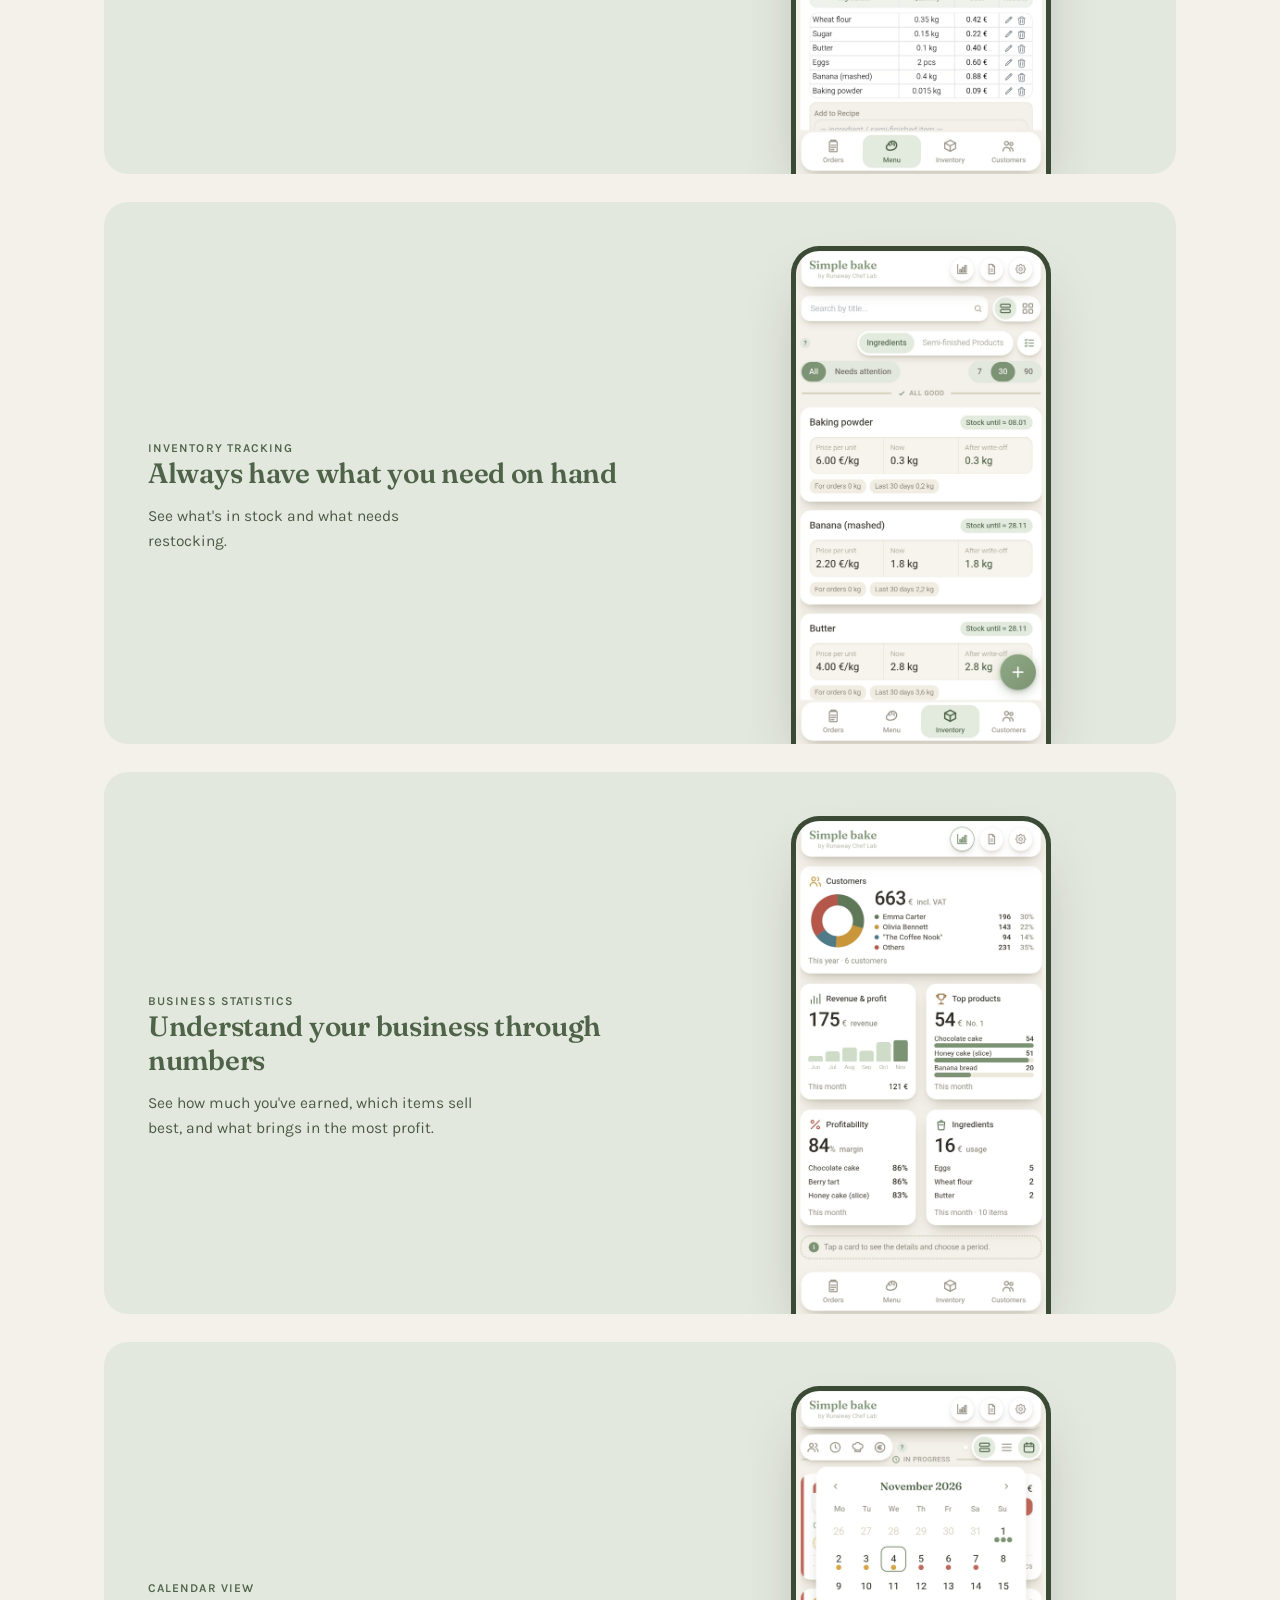
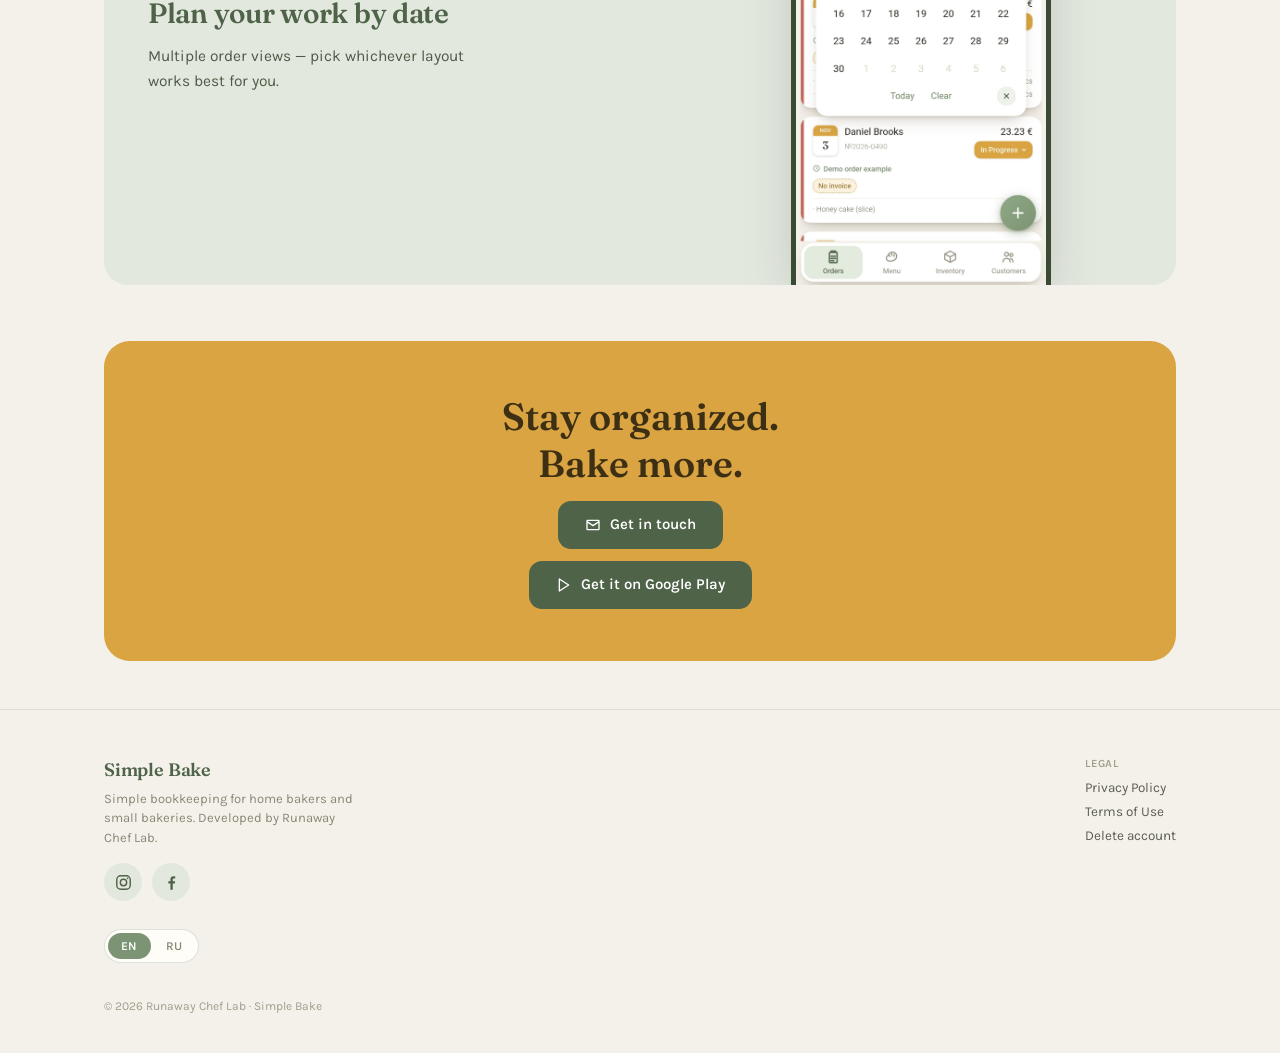
==== commit 1685fbb8: "Лендинг: заменён скриншот «Клиенты» Co-Authored-By: Claude Sonnet 5.5 <noreply@anthropic.com> Claude" ====
--- a/index.html
+++ b/index.html
@@ -265,7 +265,6 @@
           <p class="lead">Orders, inventory, recipes and customers in one app for home bakers, confectioners and small bakeries. Analytics helps you make decisions with more confidence.</p>
         </div>
       </div>
-      </div>
     </div>
   </section>
 
@@ -370,7 +369,7 @@
       </div>
       <div class="showcase-phone">
         <div class="phone-frame">
-          <img src="screenshot-customers.jpg?v=20261104" alt="Simple Bake — customer report">
+          <img src="screenshot-customers.jpg?v=20261121" alt="Simple Bake — customer report">
         </div>
       </div>
     </div>
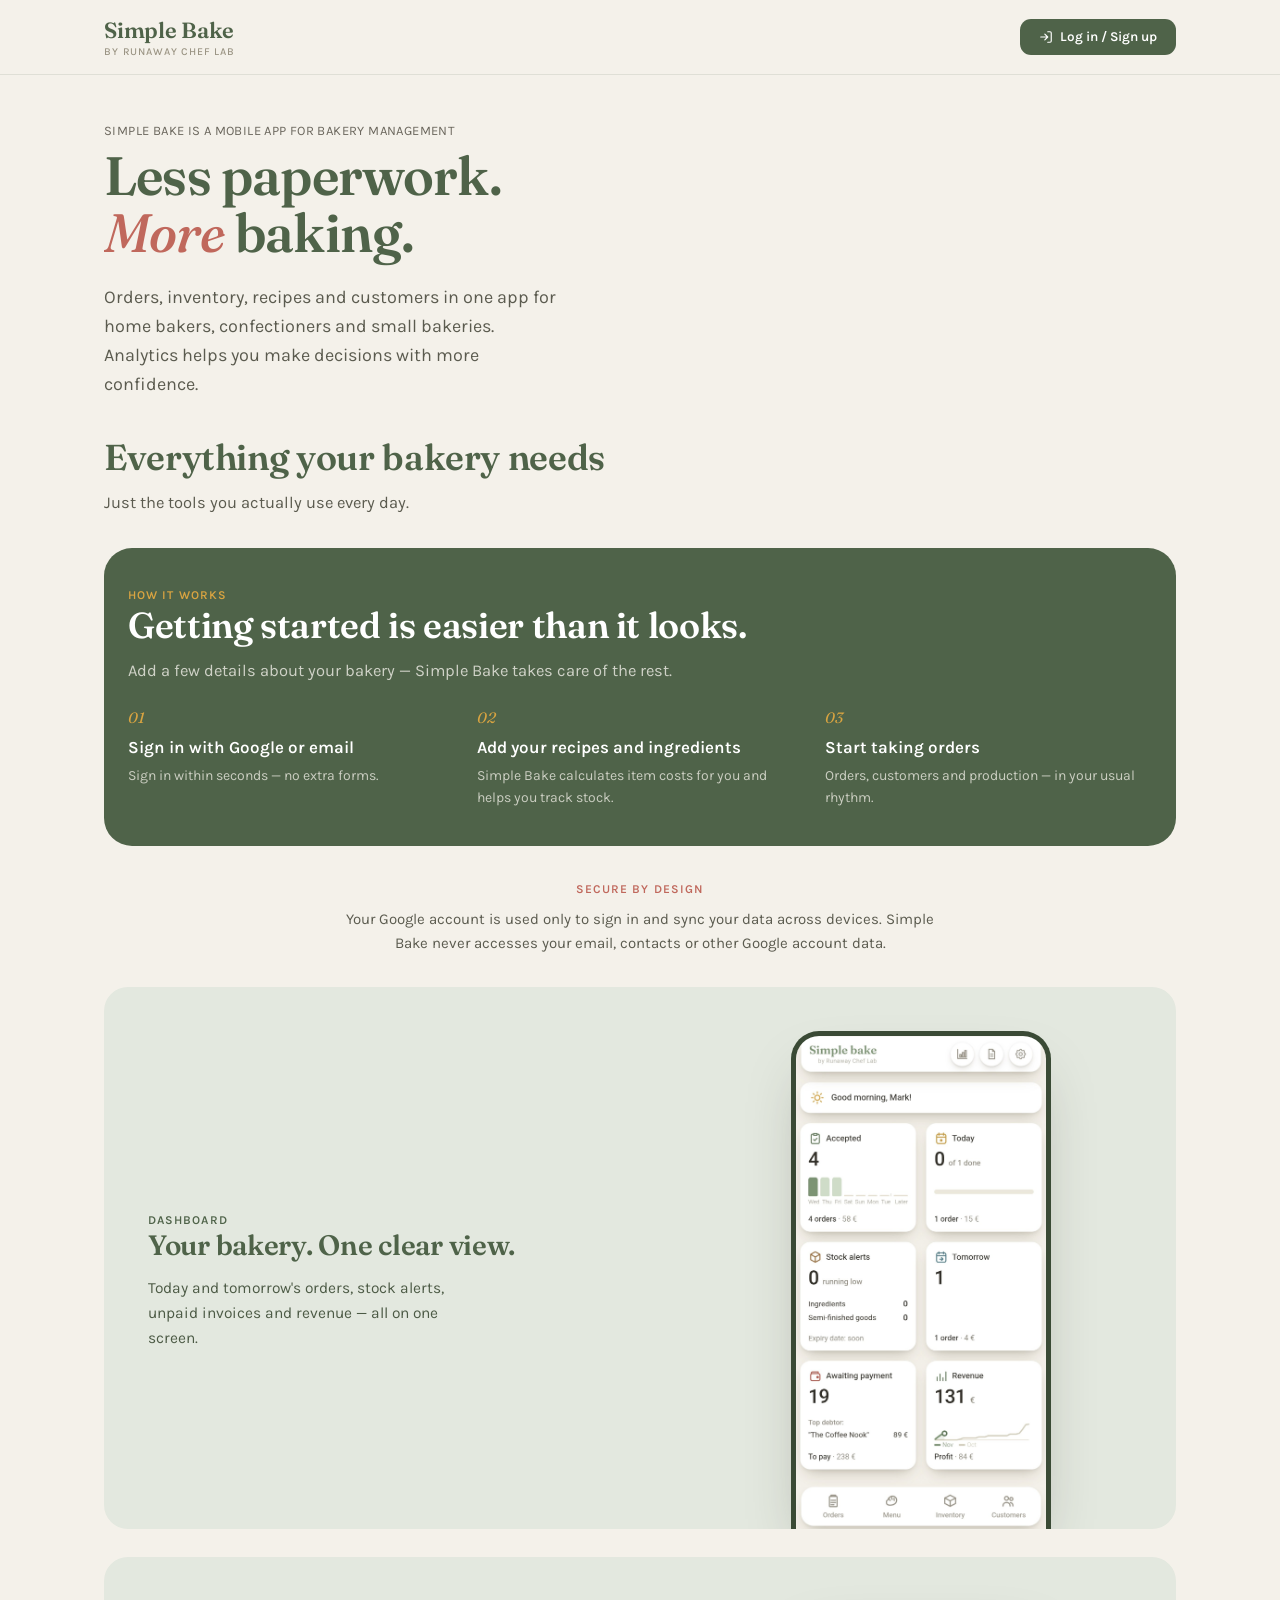
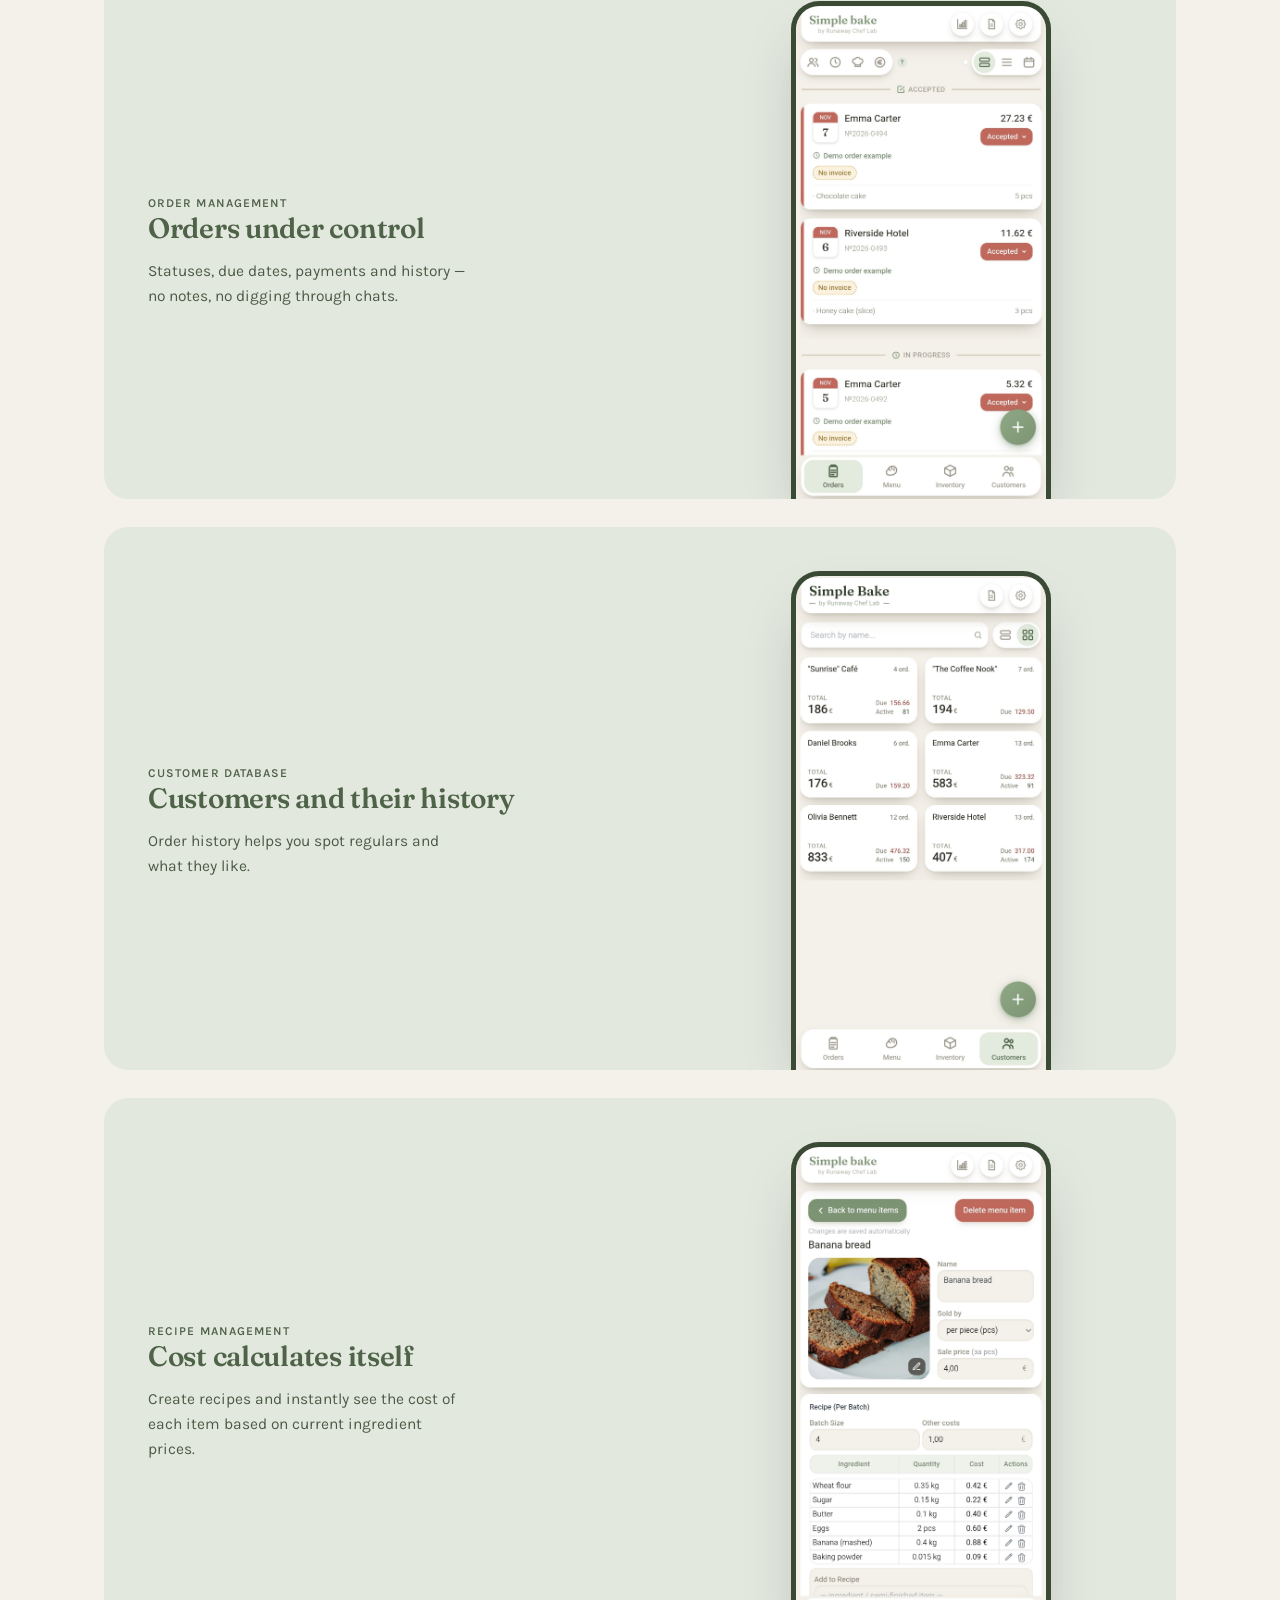
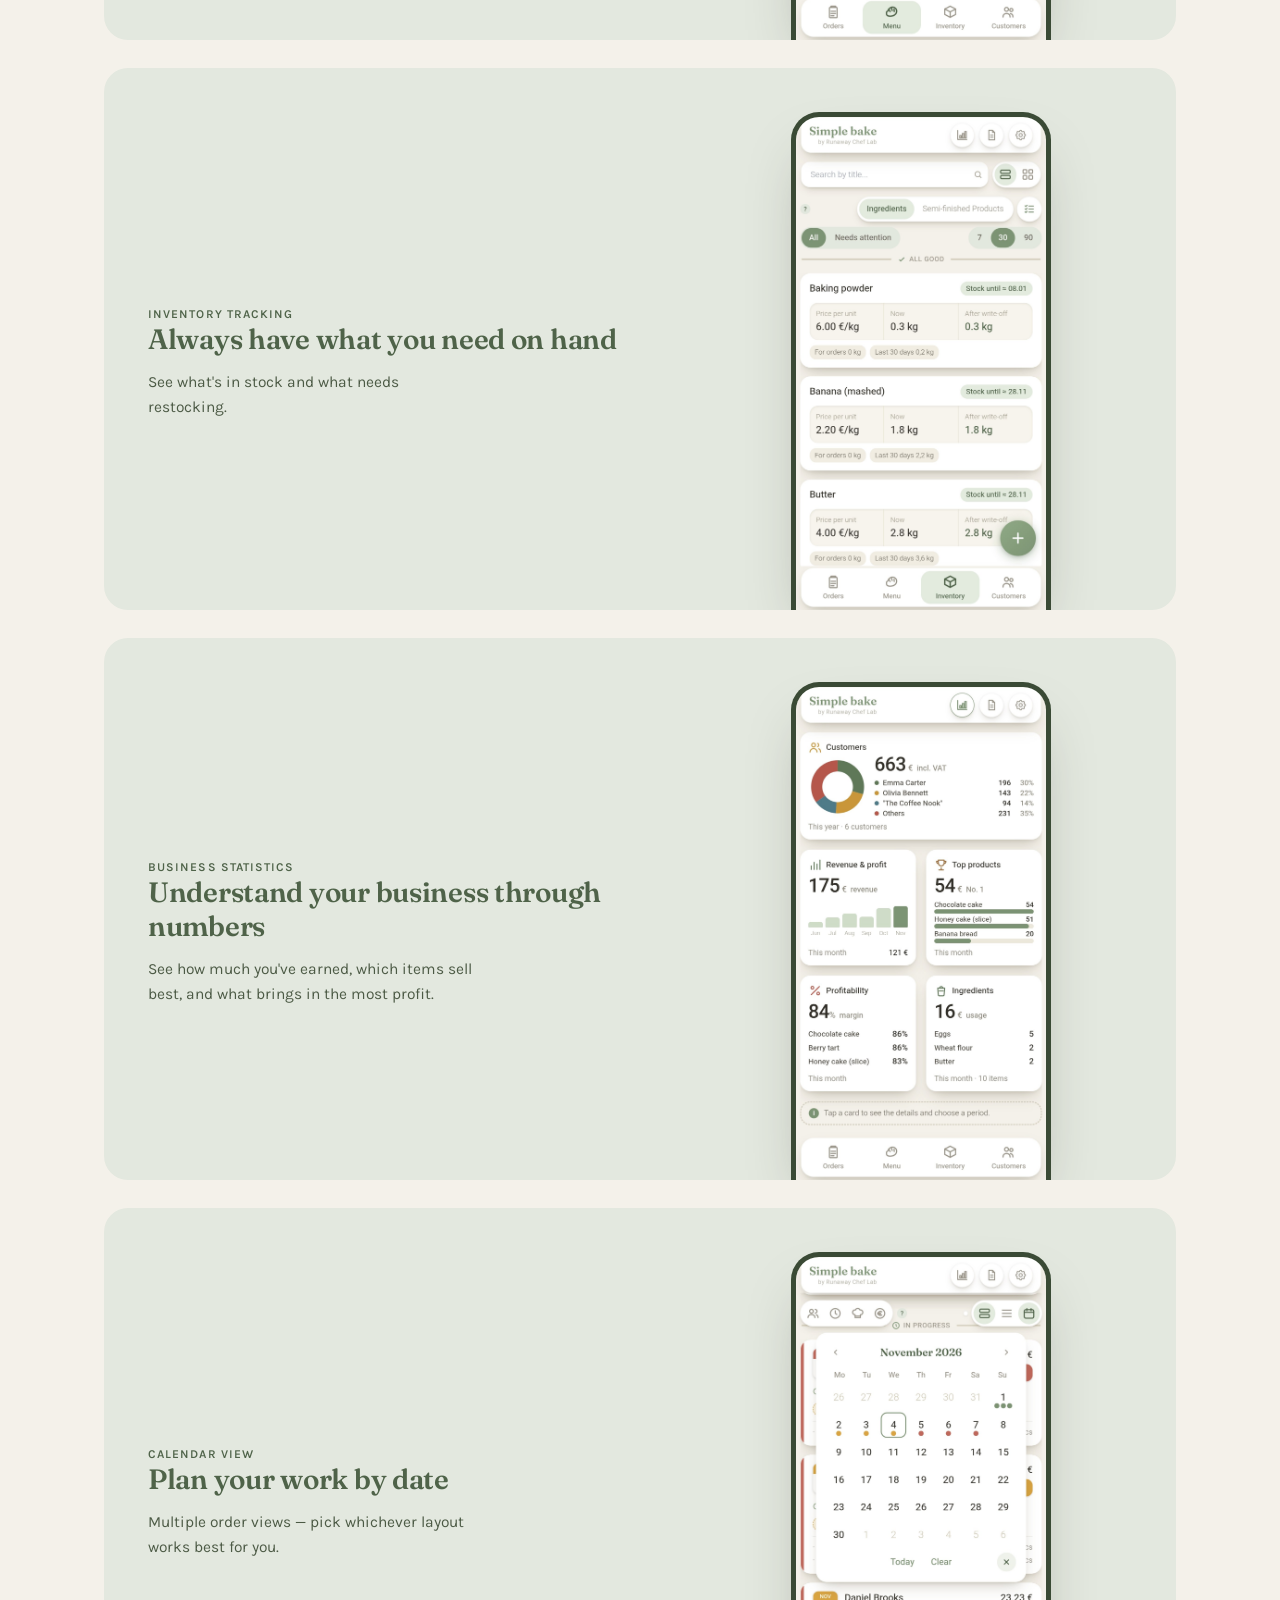
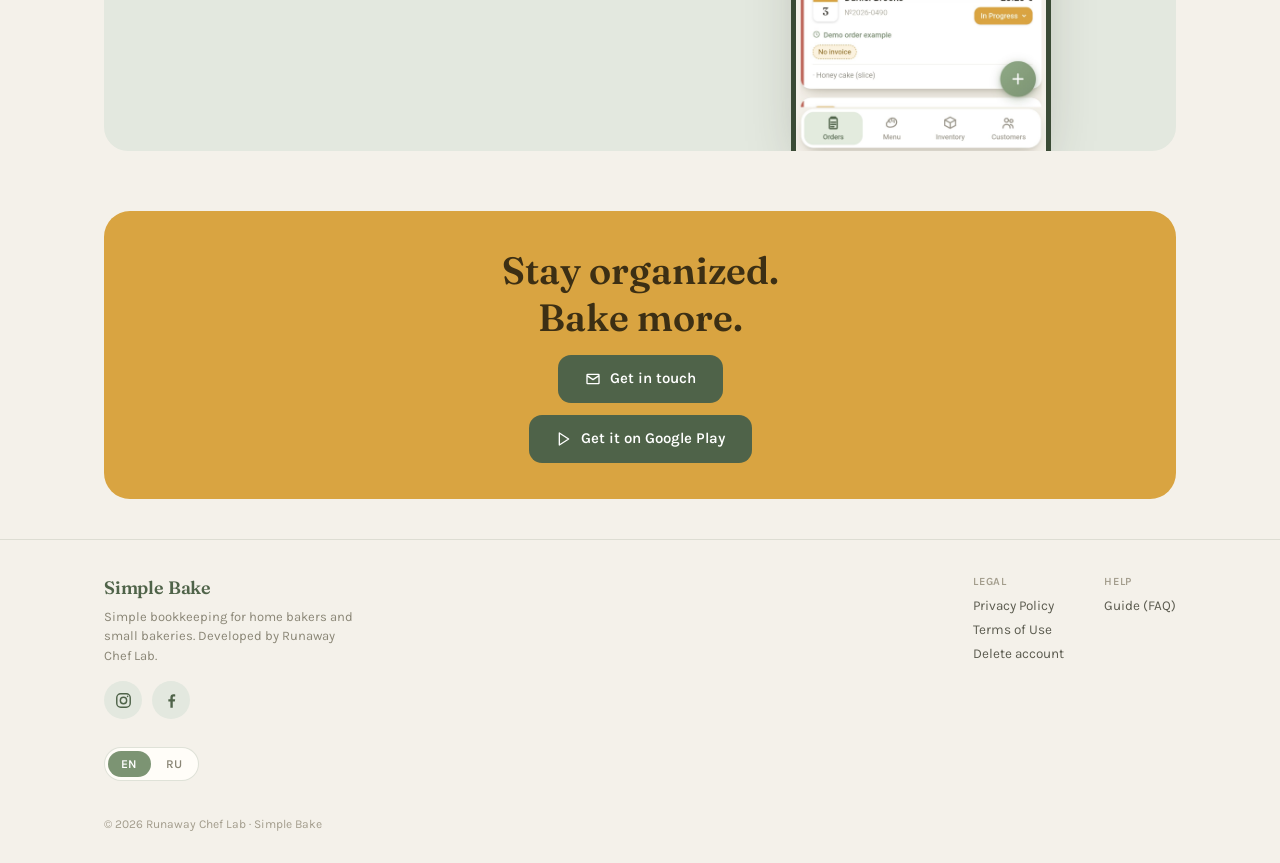
==== commit 2cc85fb5: "Landing: unified vertical spacing, FAQ link in footer Co-Authored-By: Claude Sonnet 5.5 <noreply@ant" ====
--- a/index.html
+++ b/index.html
@@ -91,7 +91,7 @@
   .lang-toggle button.active{ background:var(--sage); color:#fff; }
 
   /* ---------- hero ---------- */
-  .hero{ padding:56px 0 28px; position:relative; overflow:hidden; }
+  .hero{ padding:48px 0 16px; position:relative; overflow:hidden; }
   .hero-grid{ max-width:640px; }
   .eyebrow{
     display:inline-flex; align-items:center; gap:8px;
@@ -105,7 +105,7 @@
     margin:0 0 22px; letter-spacing:-.015em;
   }
   .hero h1 em{ font-style:italic; font-weight:500; color:var(--terracotta); }
-  .lead-group{ margin:0 0 34px; max-width:46ch; }
+  .lead-group{ margin:0 0 20px; max-width:46ch; }
   .hero p.lead{ font-size:18px; line-height:1.6; color:#5b5b4f; margin:0 0 16px; }
   .hero p.lead:last-child{ margin-bottom:0; }
   .cta-row{ display:flex; flex-wrap:wrap; gap:14px; align-items:center; }
@@ -144,10 +144,11 @@
   .ticket .tk-total{ margin-top:10px; padding-top:10px; border-top:1px dashed rgba(79,99,73,.2); display:flex; justify-content:space-between; font:700 14px 'Karla',sans-serif; color:var(--sage-dark); }
 
   /* ---------- features ---------- */
-  .section{ padding:0 0 28px; }
-  .section-head{ max-width:640px; margin:0 0 44px; }
+  .section{ padding:0 0 32px; }
+  .section-head{ max-width:640px; margin:0 0 24px; }
+  .section-head:last-child{ margin-bottom:0; }
   .kicker{ font:600 12px/1 'Karla',sans-serif; letter-spacing:.09em; text-transform:uppercase; color:var(--terracotta); margin-bottom:12px; display:block;}
-  .section-head h2{ font-size:clamp(26px,3.4vw,36px); color:var(--sage-dark); margin:0 0 14px; font-weight:600; letter-spacing:-.01em; }
+  .section-head h2{ font-size:clamp(26px,3.4vw,36px); color:var(--sage-dark); margin:0 0 10px; font-weight:600; letter-spacing:-.01em; }
   .section-head p{ font-size:16.5px; line-height:1.65; color:#5b5b4f; margin:0; }
 
   .feature-grid{ display:grid; grid-template-columns:repeat(3,1fr); gap:2px; background:rgba(79,99,73,.14); border-radius:20px; overflow:hidden; }
@@ -183,25 +184,25 @@
   }
 
   /* ---------- how it works ---------- */
-  .how{ background:var(--sage-dark); color:var(--cream); border-radius:28px; padding:56px 44px; }
+  .how{ background:var(--sage-dark); color:var(--cream); border-radius:28px; padding:36px 24px; }
   .how .section-head h2{ color:#fff; }
   .how .section-head p{ color:rgba(244,241,234,.78); }
   .how .kicker{ color:var(--honey); }
-  .how-steps{ display:grid; grid-template-columns:repeat(3,1fr); gap:36px; margin-top:8px; }
+  .how-steps{ display:grid; grid-template-columns:repeat(3,1fr); gap:22px; margin-top:8px; }
   .how-step .num{ font-family:'Fraunces',serif; font-style:italic; font-size:15px; color:var(--honey); margin-bottom:10px; }
   .how-step h3{ font:600 17px 'Karla',sans-serif; margin:0 0 8px; color:#fff; }
   .how-step p{ font-size:14px; line-height:1.6; color:rgba(244,241,234,.75); margin:0; }
 
   /* ---------- CTA band ---------- */
   .cta-band{
-    background:var(--honey); border-radius:26px; padding:52px 44px; text-align:center;
+    background:var(--honey); border-radius:26px; padding:36px 24px; text-align:center;
     position:relative; overflow:hidden;
   }
   .cta-band h2{ font-size:clamp(26px,3.6vw,38px); color:#3c2f14; margin:0 0 14px; font-weight:600; }
   .cta-band p{ font-size:16px; color:#5a4a24; max-width:52ch; margin:0 auto 30px; line-height:1.6; }
   .cta-band .btn-primary{ background:var(--sage-dark); }
 
-  footer{ padding:48px 0 40px; border-top:1px solid rgba(79,99,73,.14); margin-top:20px; }
+  footer{ padding:36px 0 32px; border-top:1px solid rgba(79,99,73,.14); margin-top:8px; }
   .footer-inner{ display:flex; flex-wrap:wrap; justify-content:space-between; gap:24px; align-items:flex-start; }
   .footer-brand .wordmark{ font-size:18px; }
   .footer-brand p{ font-size:13px; color:#8a8676; margin:8px 0 0; max-width:32ch; line-height:1.5; }
@@ -217,9 +218,7 @@
     .showcase-phone{ margin-top:8px; }
     .phone-frame{ max-width:220px; }
     .feature-grid{ grid-template-columns:1fr; }
-    .how{ padding:40px 24px; }
-    .how-steps{ grid-template-columns:1fr; gap:26px; }
-    .cta-band{ padding:40px 24px; }
+    .how-steps{ grid-template-columns:1fr; gap:22px; }
   }
   @media (max-width:480px){
     .header-inner{ padding:14px 16px; }
@@ -239,7 +238,7 @@
 <header>
   <div class="header-inner">
     <div class="wordmark">Simple Bake<small>by Runaway Chef Lab</small></div>
-    <a class="btn-header" href="https://simple-bake.com/Public-Run-Away-Chef-Redesign/">
+    <a class="btn-header" data-goatcounter-click="home-open-app" data-goatcounter-title="Open web app on home" href="https://simple-bake.com/Public-Run-Away-Chef-Redesign/">
       <svg viewBox="0 0 24 24" fill="none" stroke="currentColor" stroke-width="2" stroke-linecap="round" stroke-linejoin="round"><path d="M15 3h4a2 2 0 012 2v14a2 2 0 01-2 2h-4M10 17l5-5-5-5M15 12H3"/></svg>
       <span data-lang="ru">Войти / Регистрация</span>
       <span data-lang="en">Log in / Sign up</span>
@@ -450,7 +449,7 @@
           <span data-lang="ru">Написать нам</span>
           <span data-lang="en">Get in touch</span>
         </a>
-        <a class="btn btn-primary" href="https://play.google.com/store/apps/details?id=io.github.runawaychef.twa" target="_blank" rel="noopener">
+        <a class="btn btn-primary" data-goatcounter-click="home-play-button" data-goatcounter-title="Play button on home" href="https://play.google.com/store/apps/details?id=io.github.runawaychef.twa" target="_blank" rel="noopener">
           <svg viewBox="0 0 24 24" fill="none" stroke="currentColor" stroke-width="2" stroke-linecap="round" stroke-linejoin="round"><path d="M5 3l14 9-14 9V3z"/></svg>
           <span data-lang="ru">Скачать в Google Play</span>
           <span data-lang="en">Get it on Google Play</span>
@@ -480,6 +479,11 @@
         <a href="/terms.html"><span data-lang="ru">Условия использования</span><span data-lang="en">Terms of Use</span></a>
         <a href="/delete-account.html"><span data-lang="ru">Удаление аккаунта</span><span data-lang="en">Delete account</span></a>
       </div>
+      <div>
+        <span class="lbl" data-lang="ru">Помощь</span>
+        <span class="lbl" data-lang="en">Help</span>
+        <a href="/faq/"><span data-lang="ru">Инструкция (FAQ)</span><span data-lang="en">Guide (FAQ)</span></a>
+      </div>
     </div>
   </div>
   <div class="wrap" style="margin-top:28px;">
@@ -505,5 +509,6 @@
 
 </script>
 
+<script data-goatcounter="https://simple-bake.goatcounter.com/count" async src="//gc.zgo.at/count.js"></script>
 </body>
 </html>
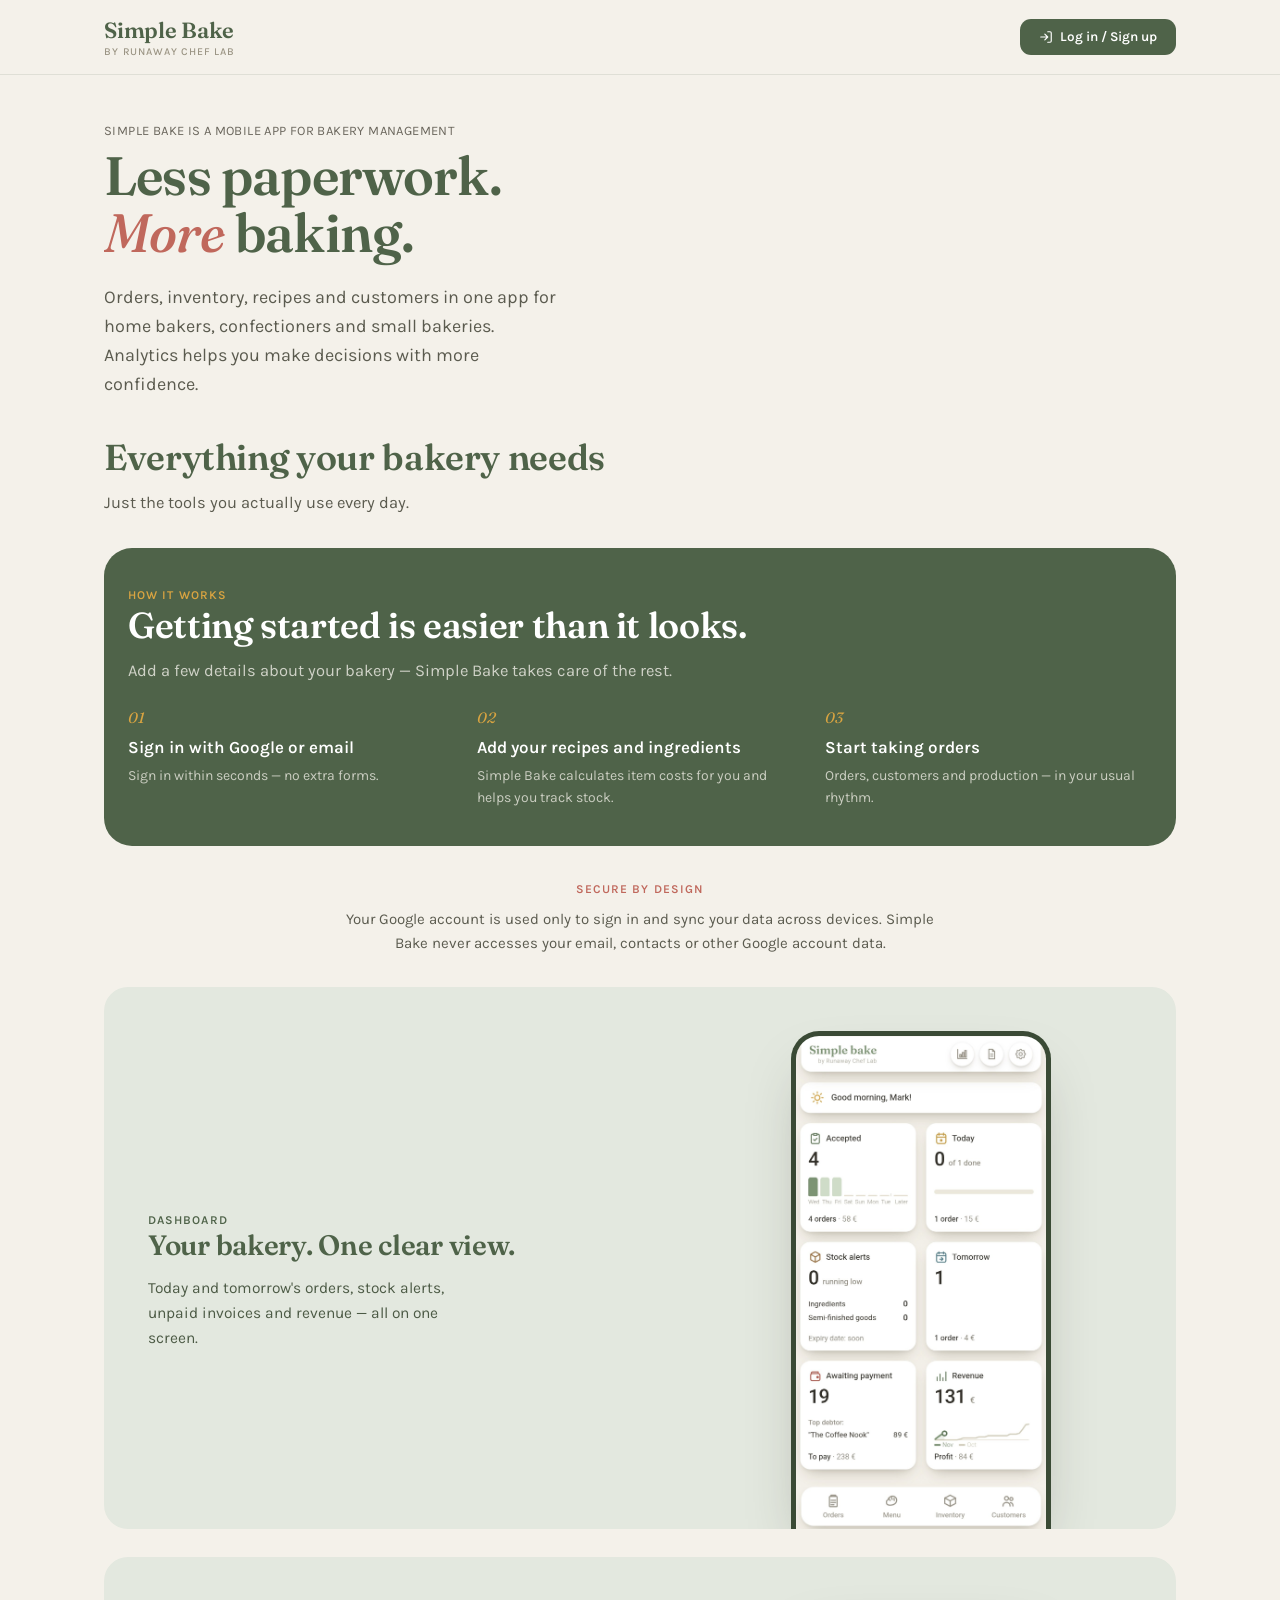
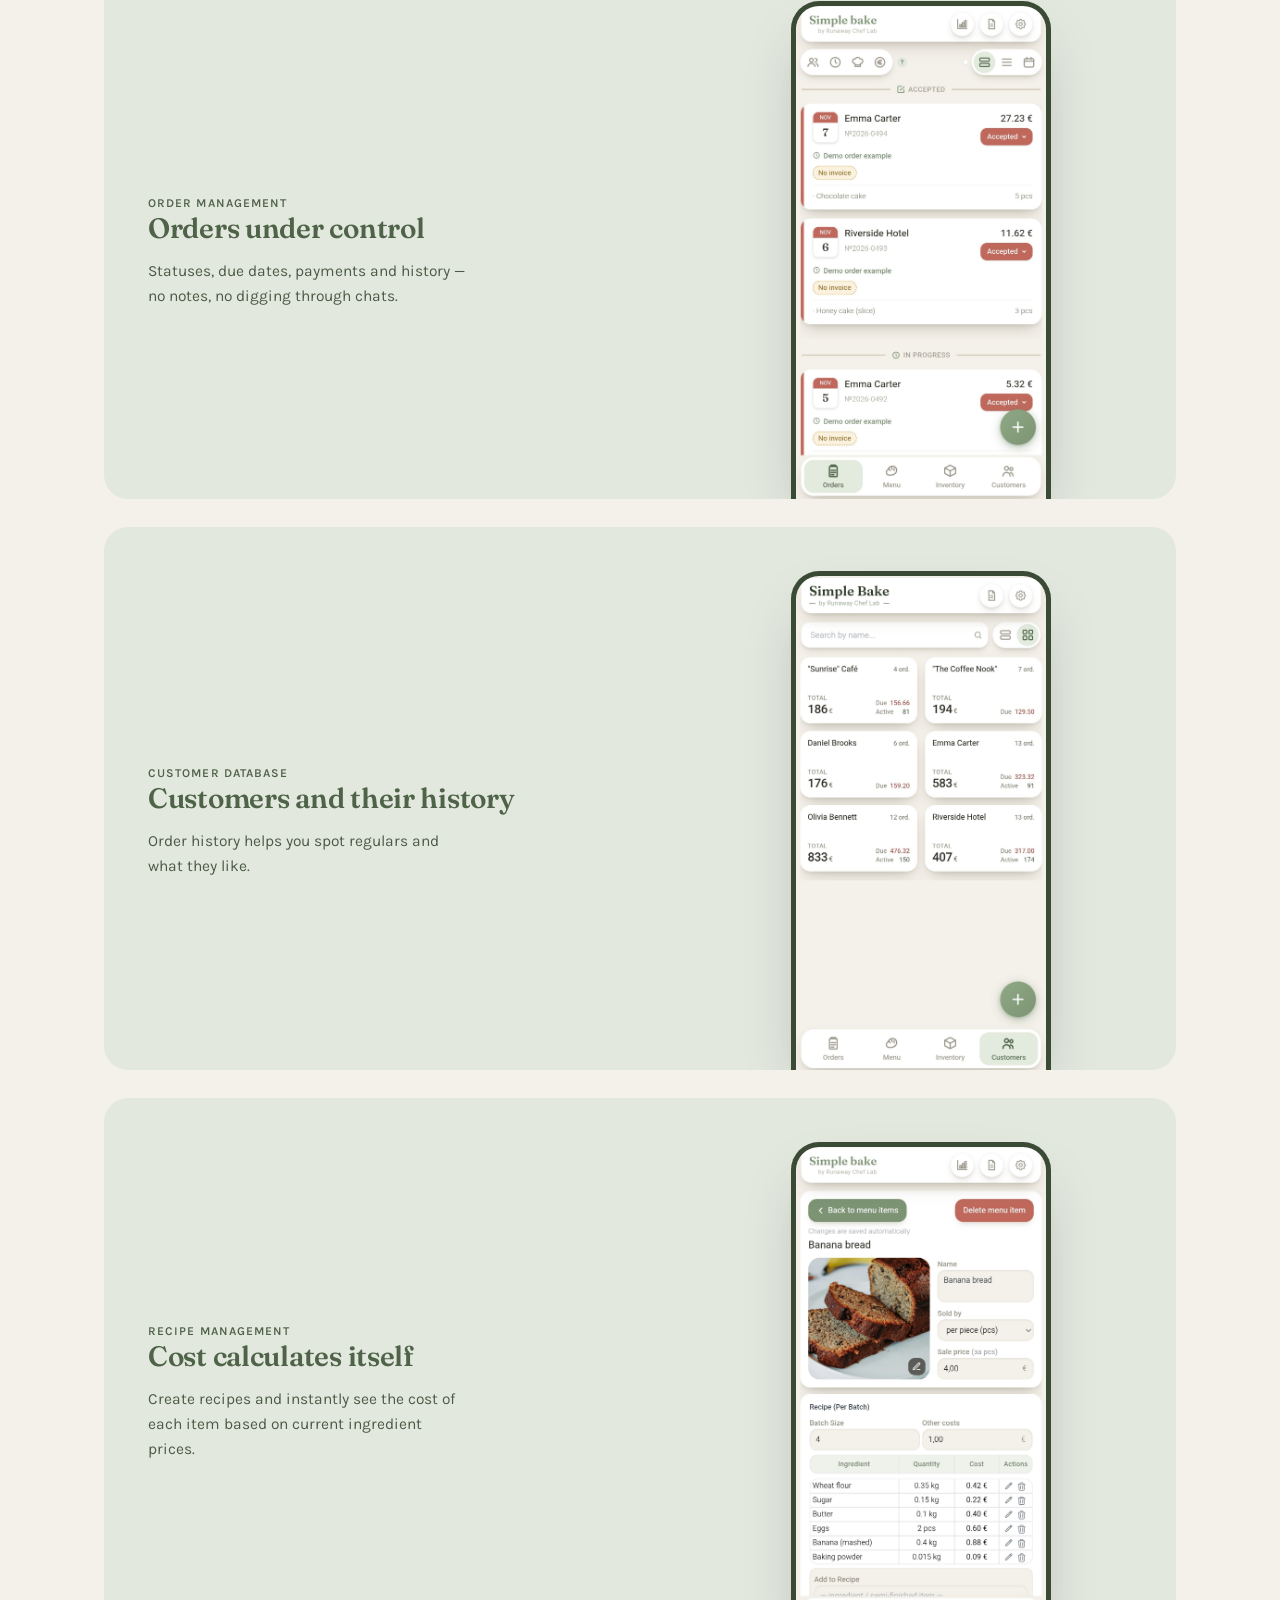
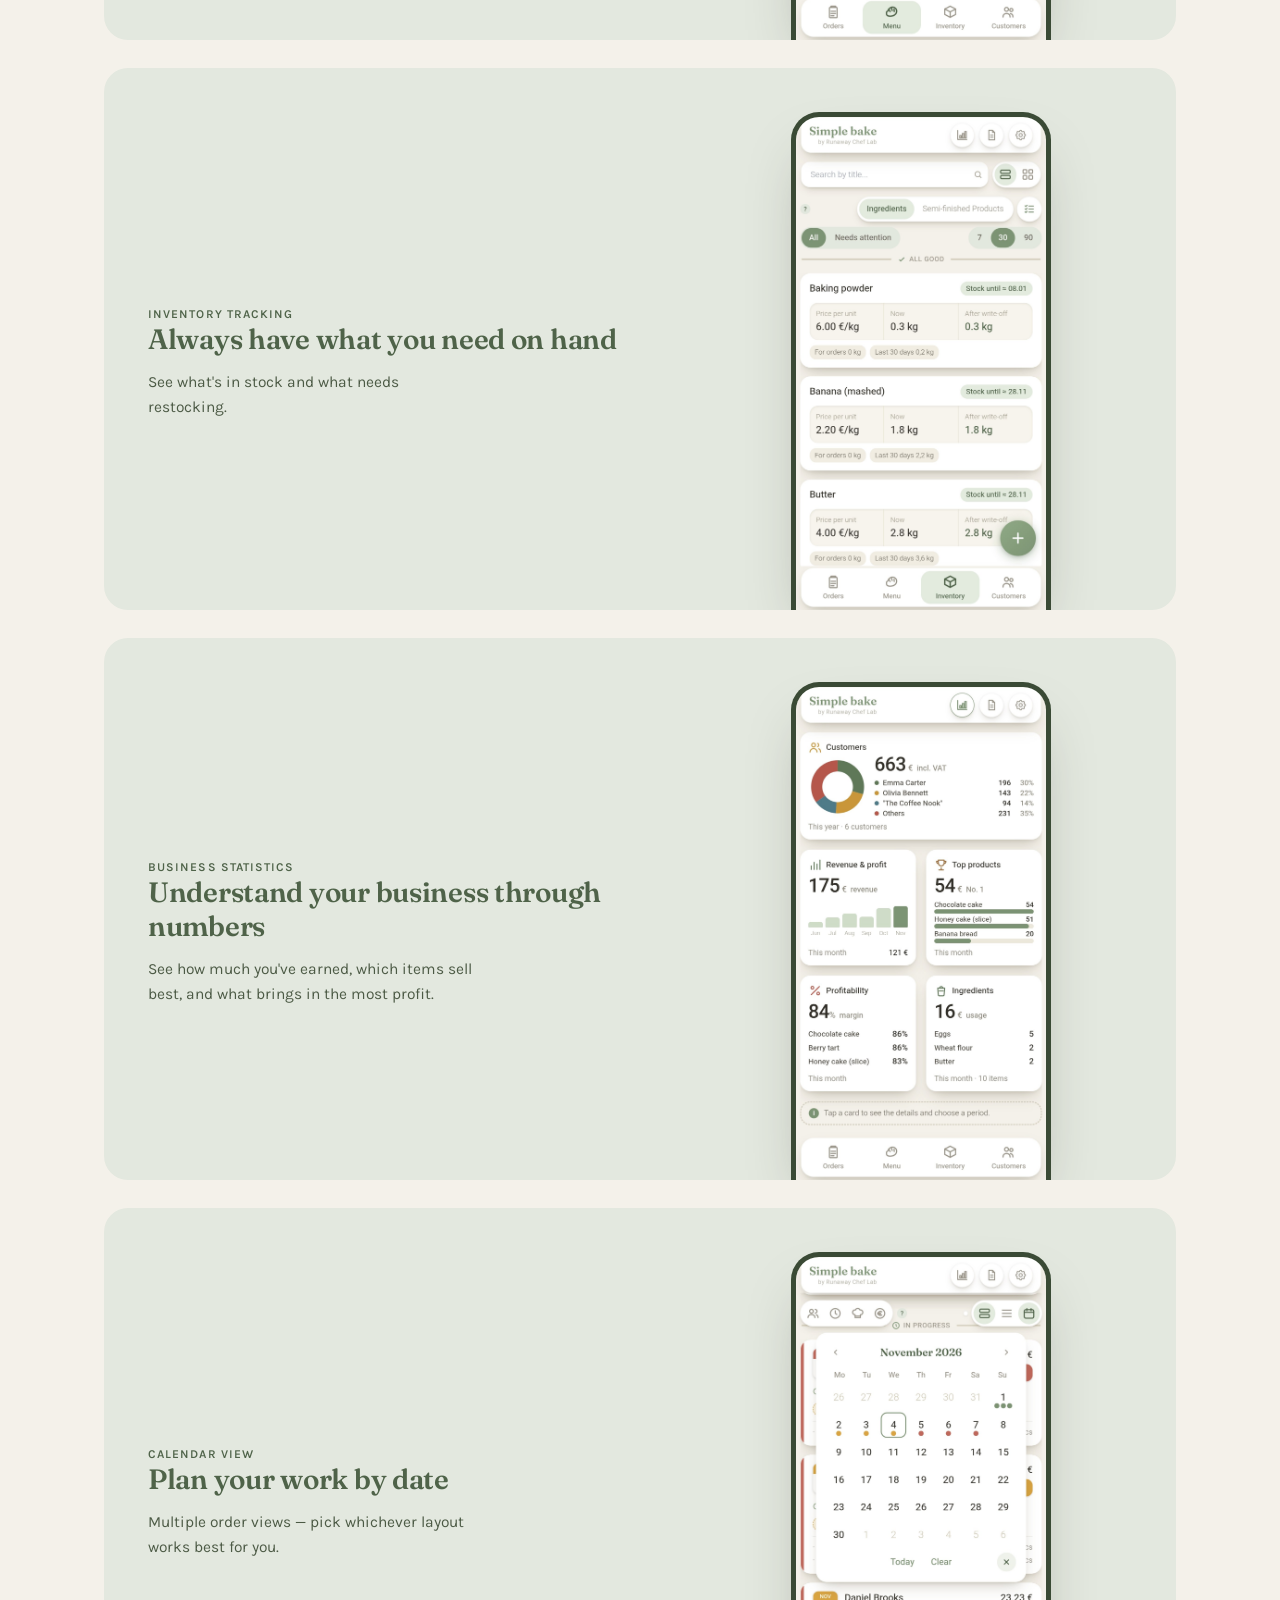
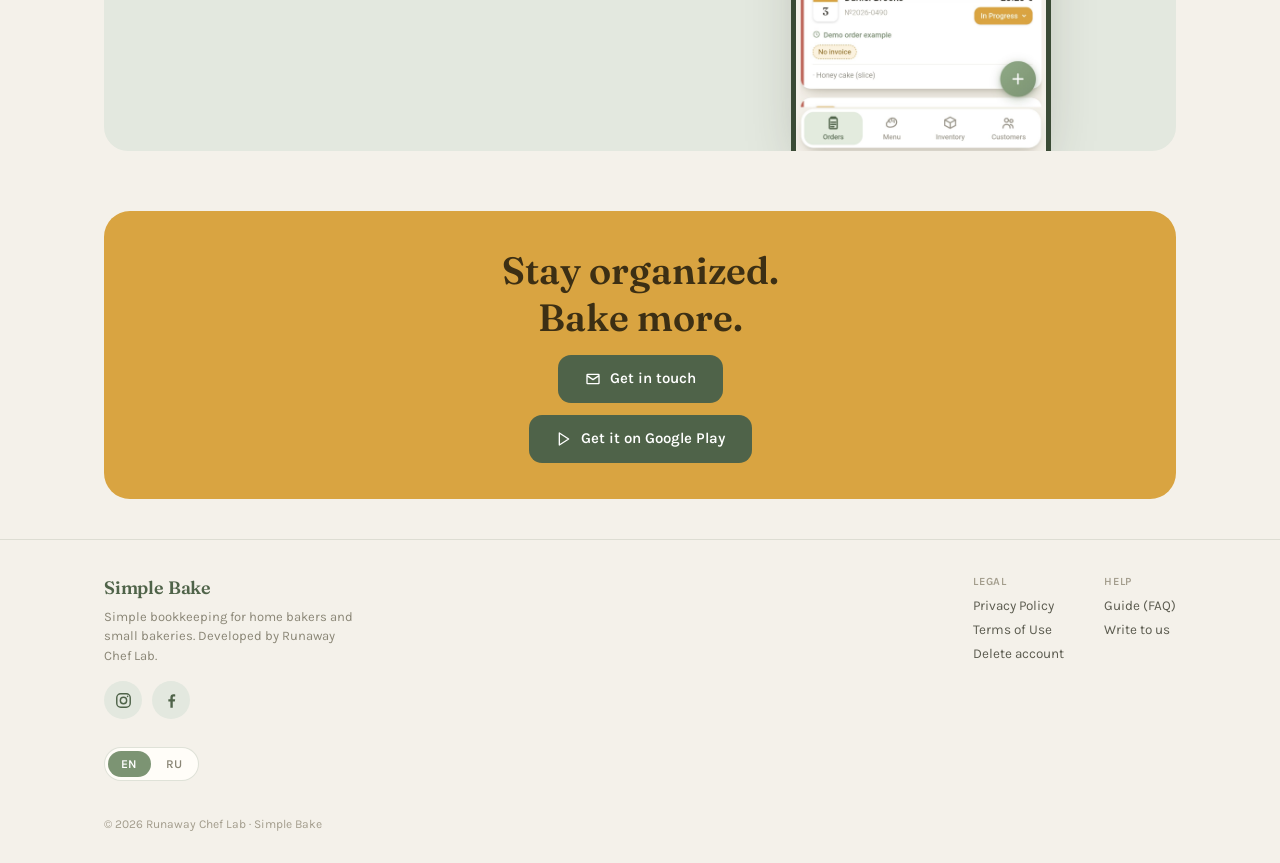
==== commit f5bbeb54: "FAQ header: remove Support link; landing footer: 'Write to us' under FAQ (v11) Co-Authored-By: Claud" ====
--- a/index.html
+++ b/index.html
@@ -483,6 +483,7 @@
         <span class="lbl" data-lang="ru">Помощь</span>
         <span class="lbl" data-lang="en">Help</span>
         <a href="/faq/"><span data-lang="ru">Инструкция (FAQ)</span><span data-lang="en">Guide (FAQ)</span></a>
+        <a href="mailto:simplebake.support@gmail.com"><span data-lang="ru">Напишите нам</span><span data-lang="en">Write to us</span></a>
       </div>
     </div>
   </div>
